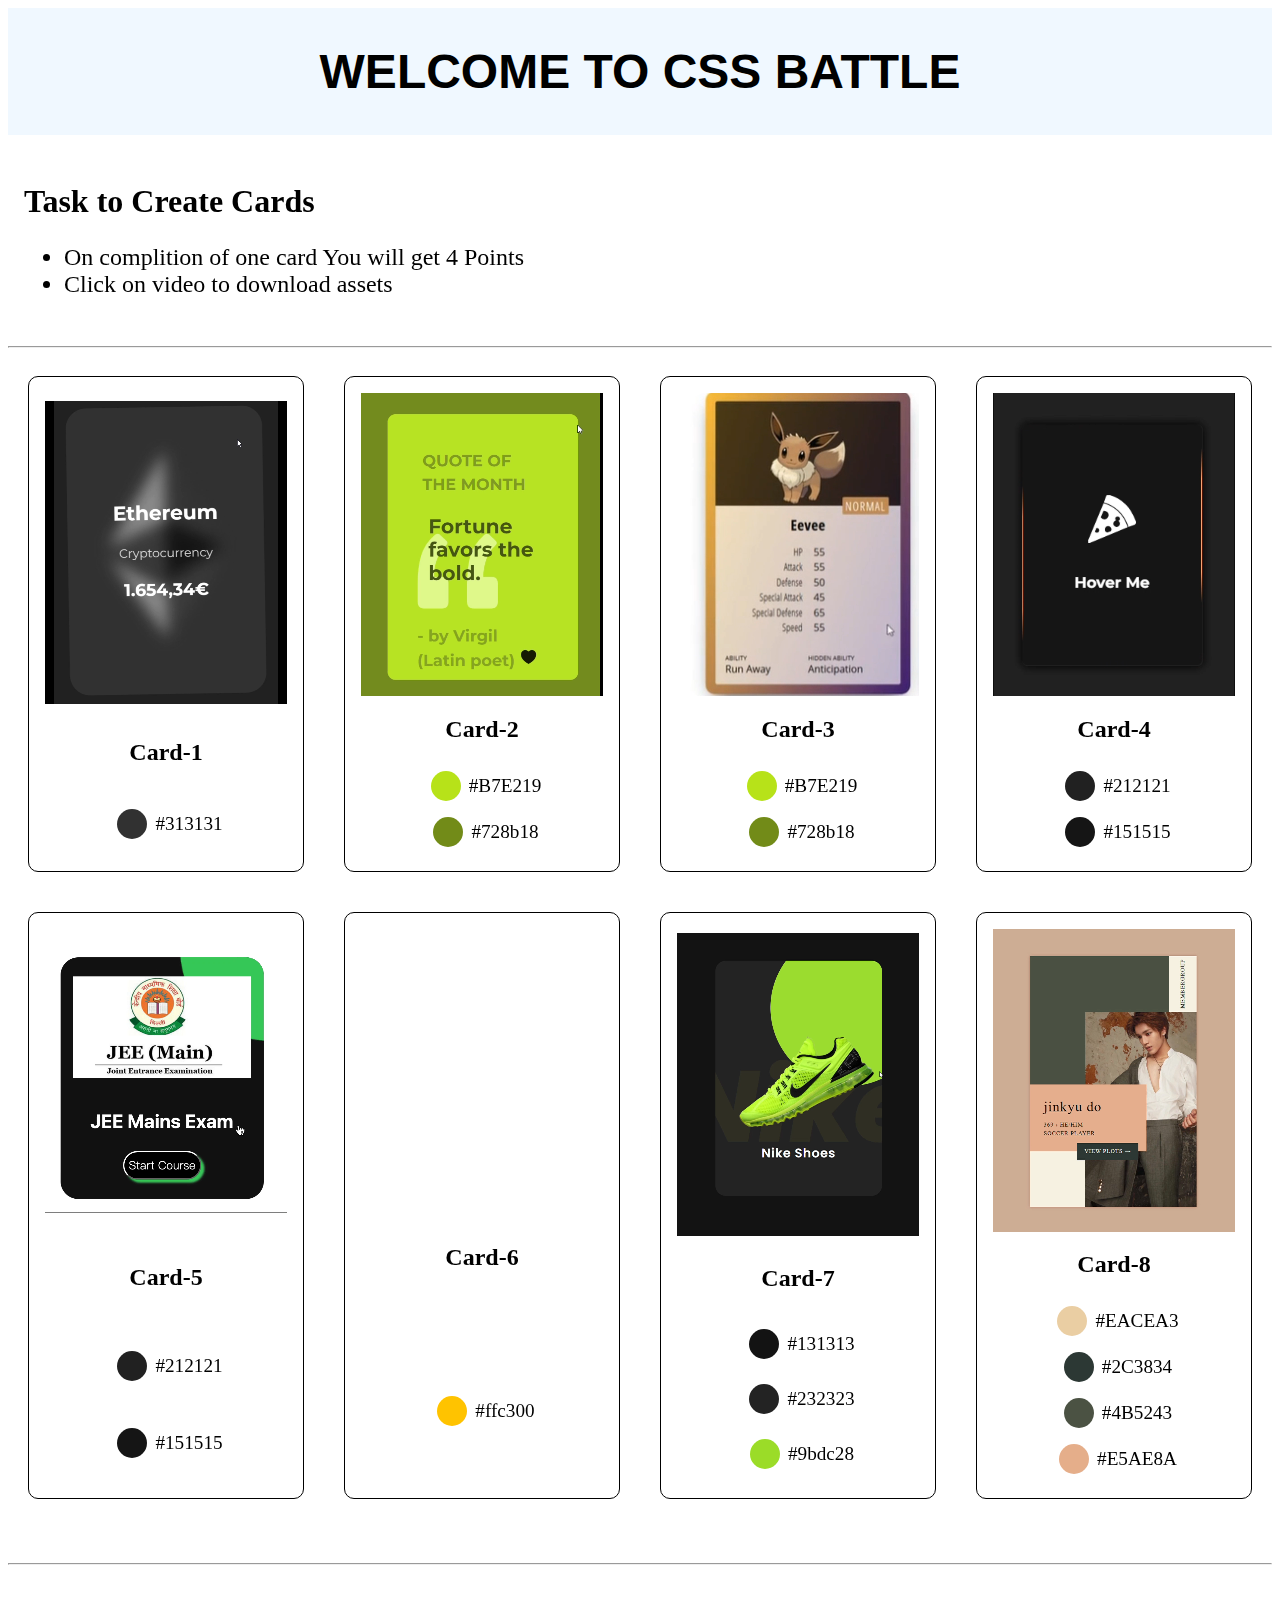
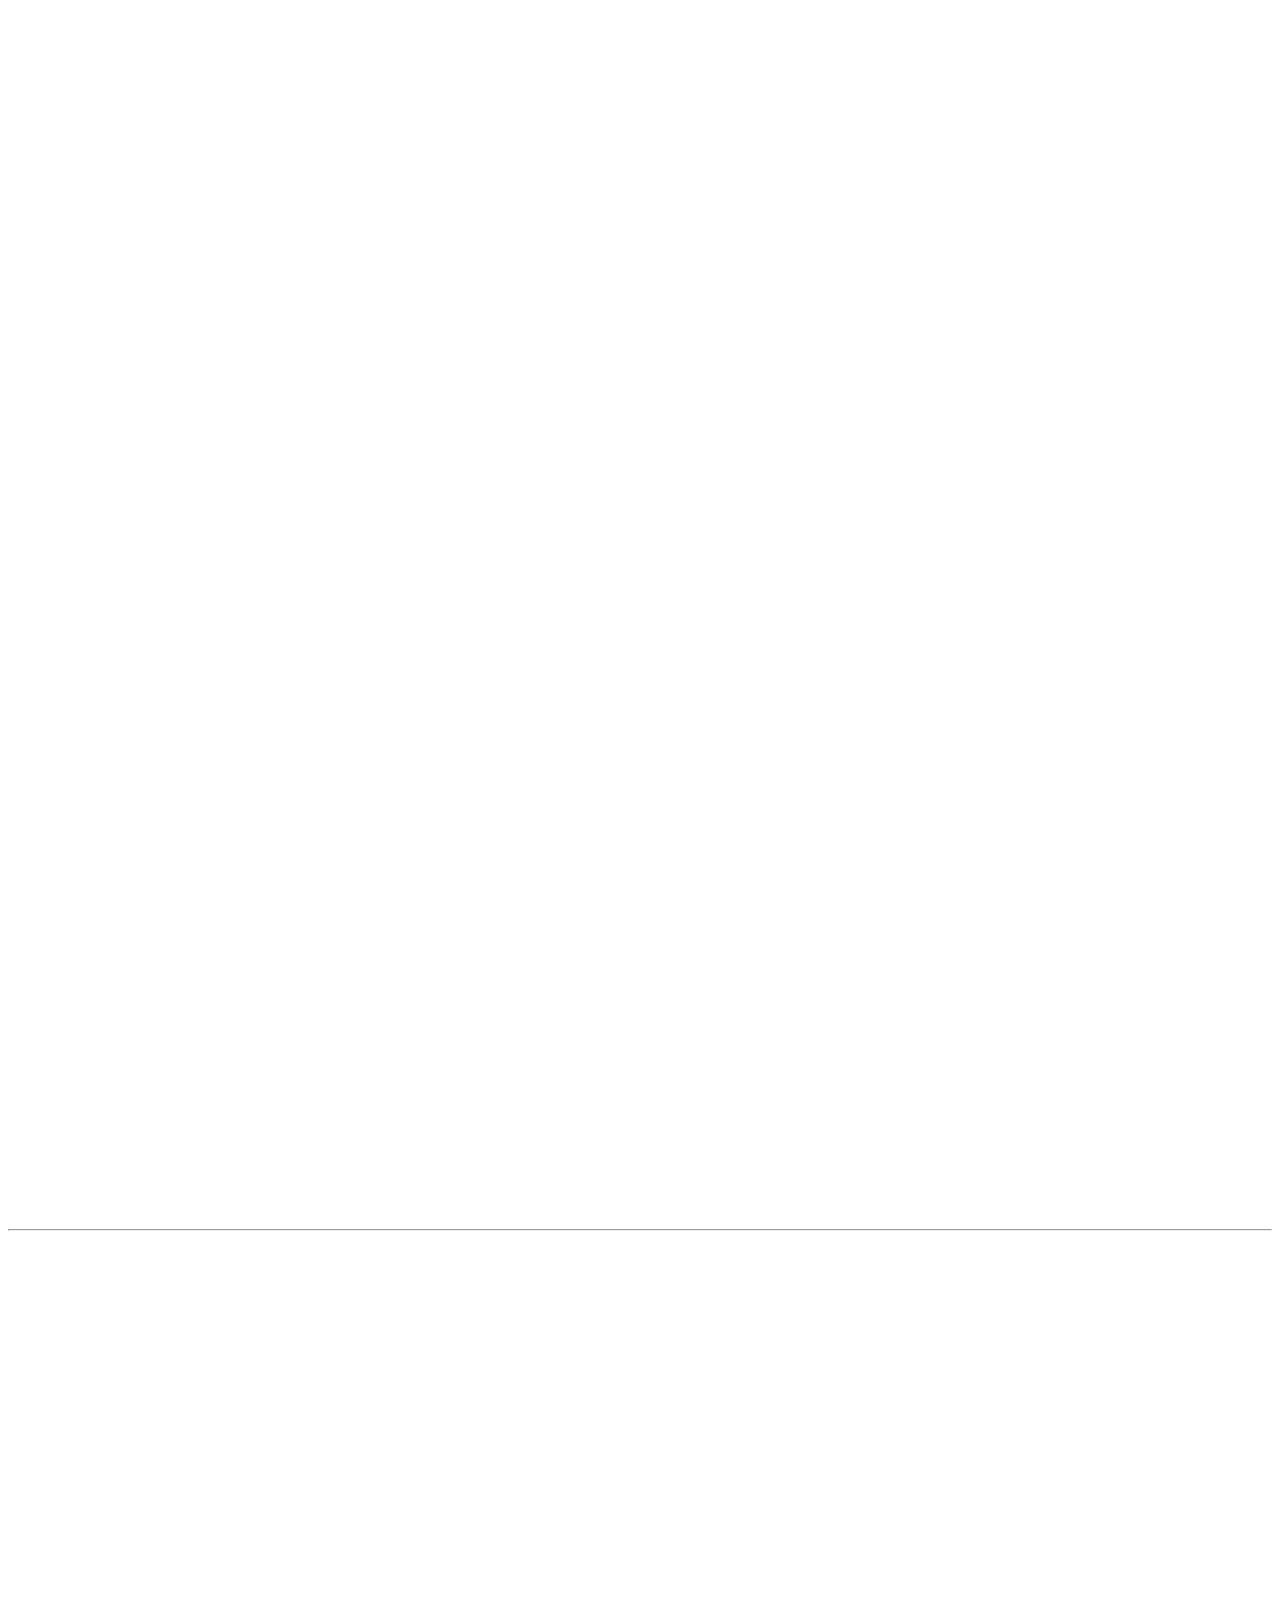
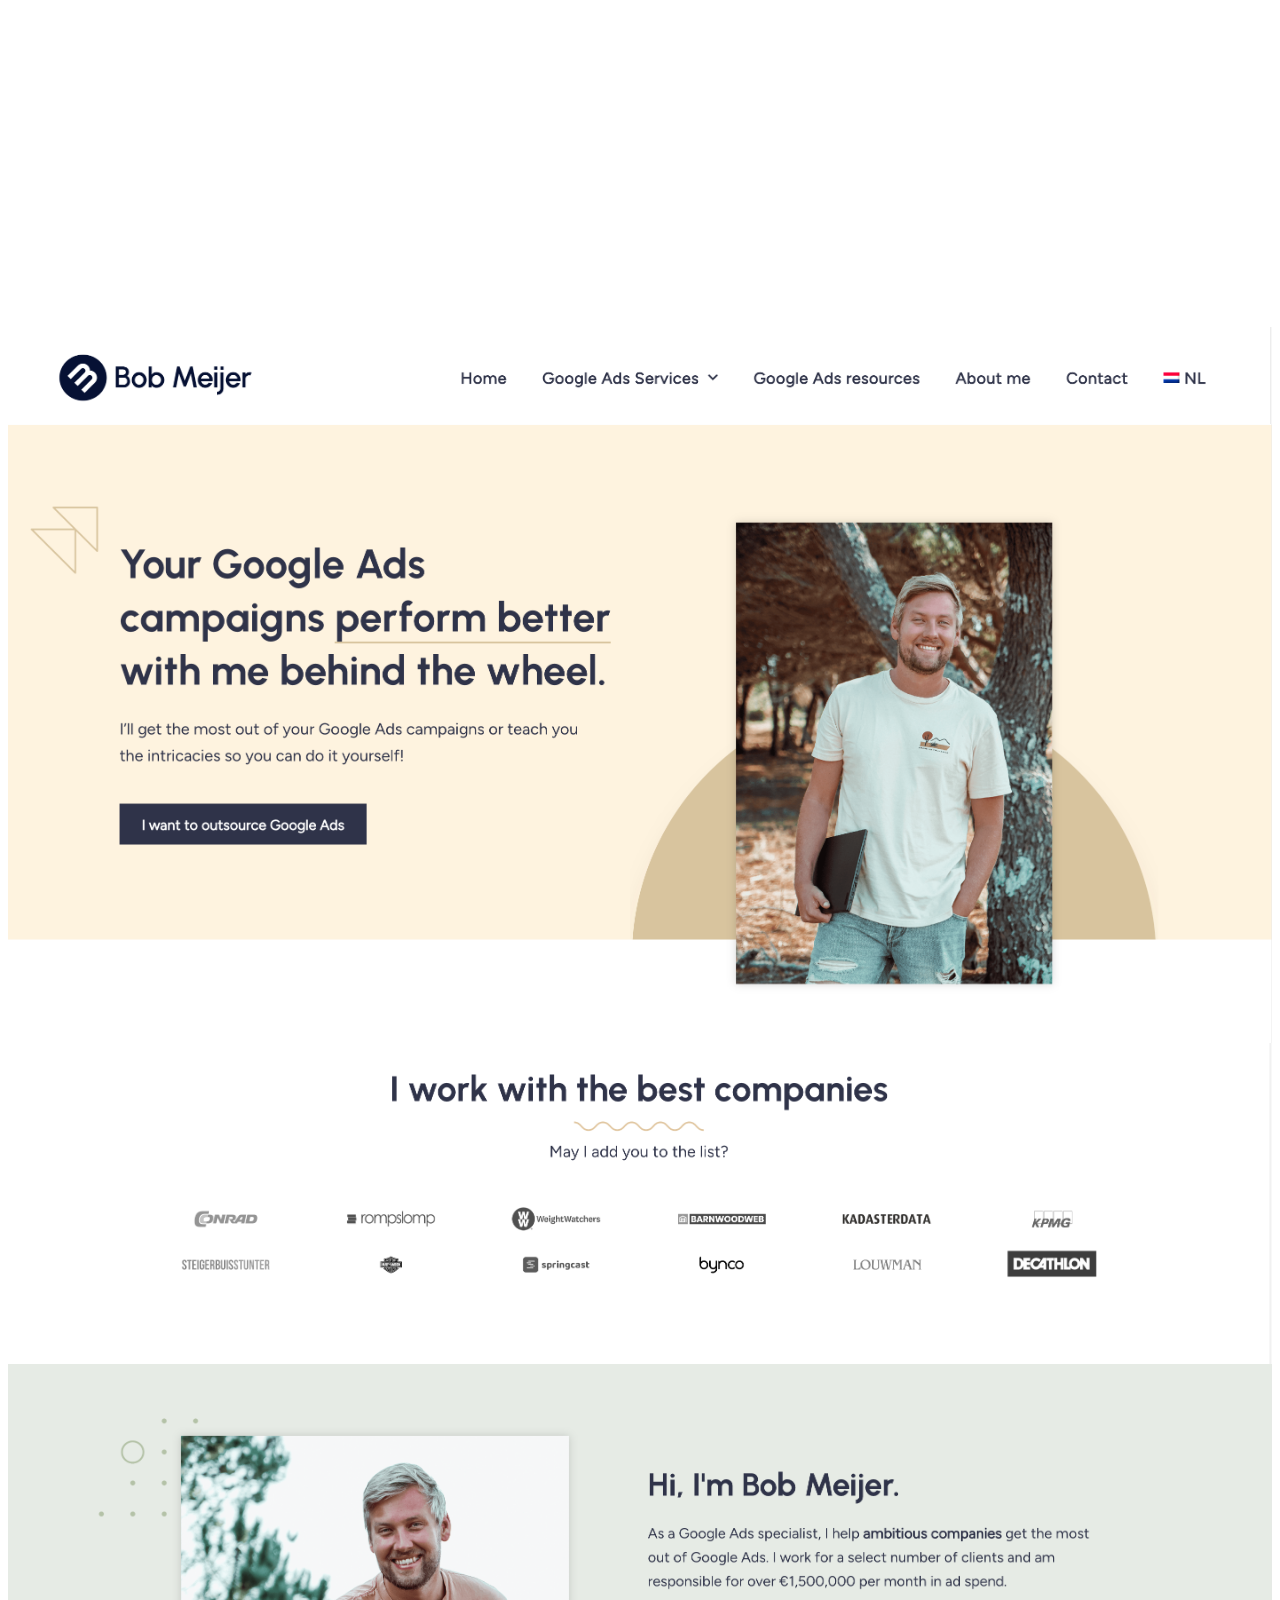
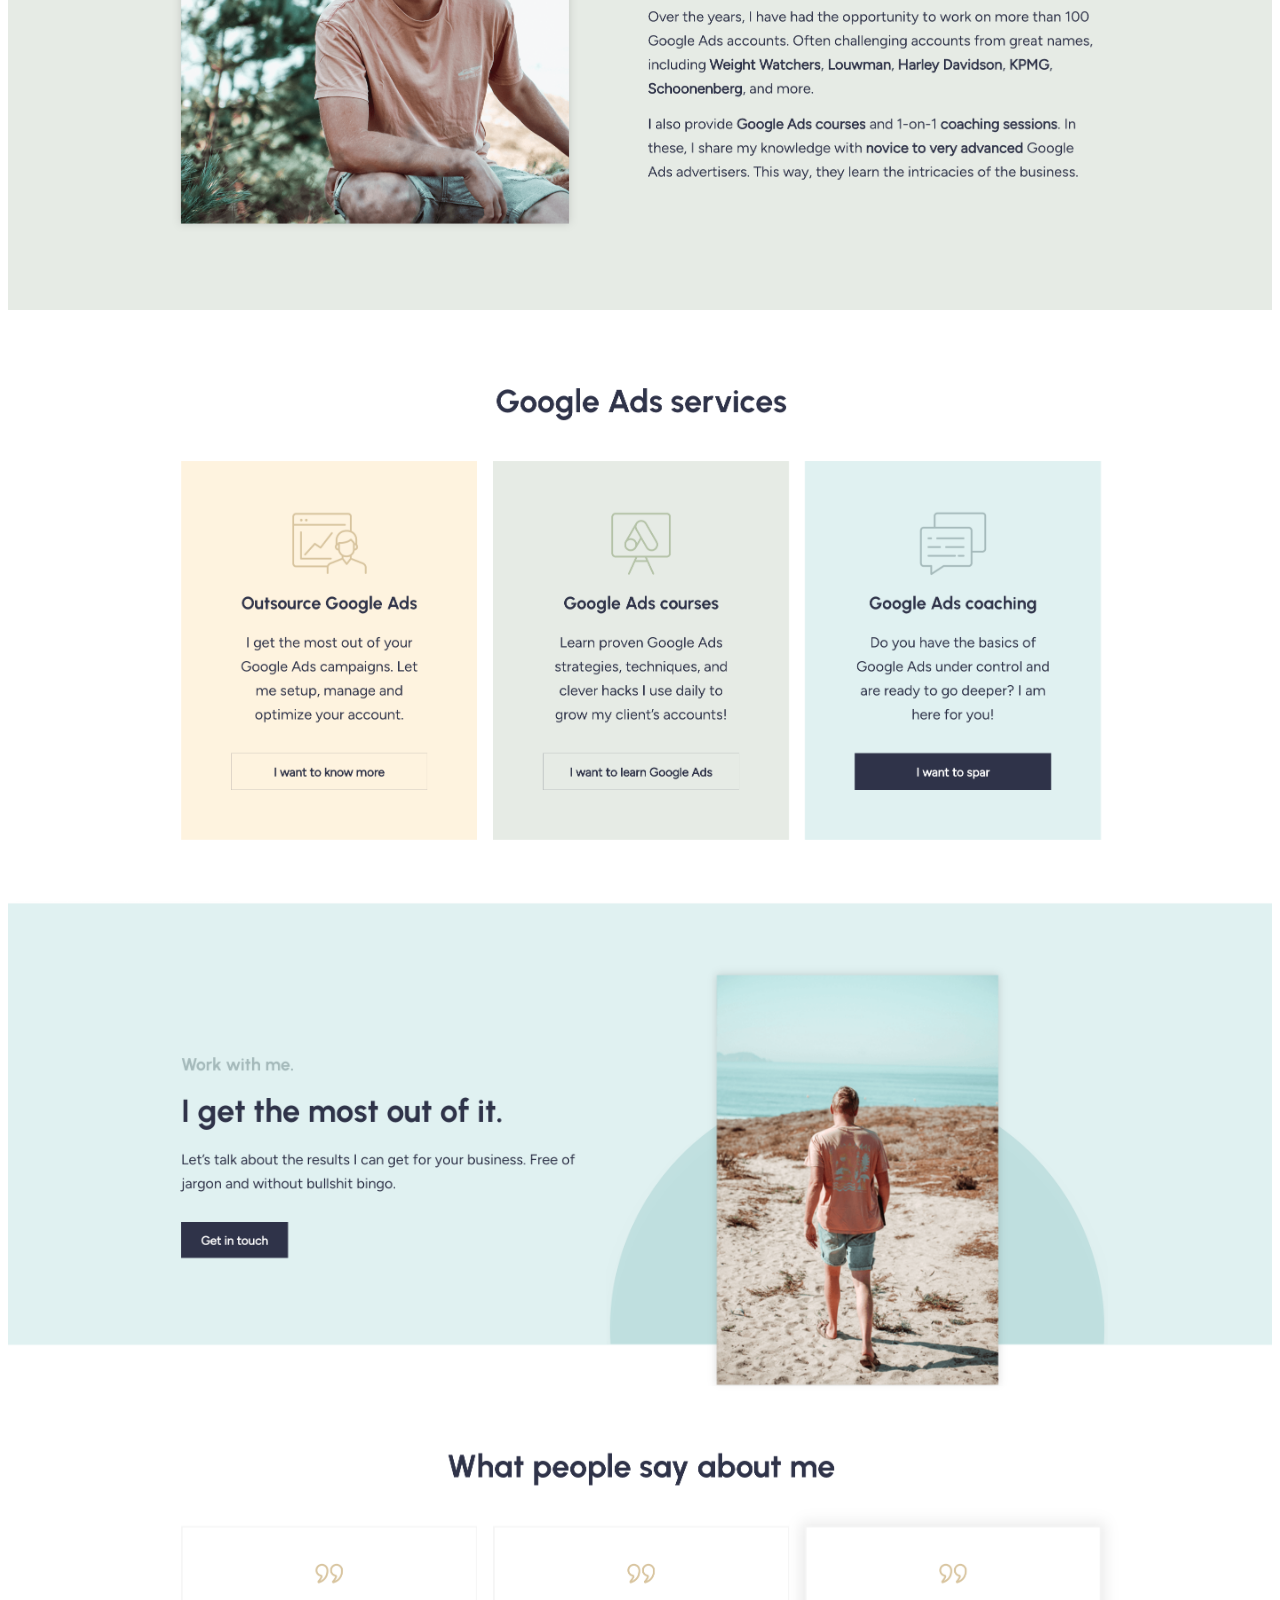
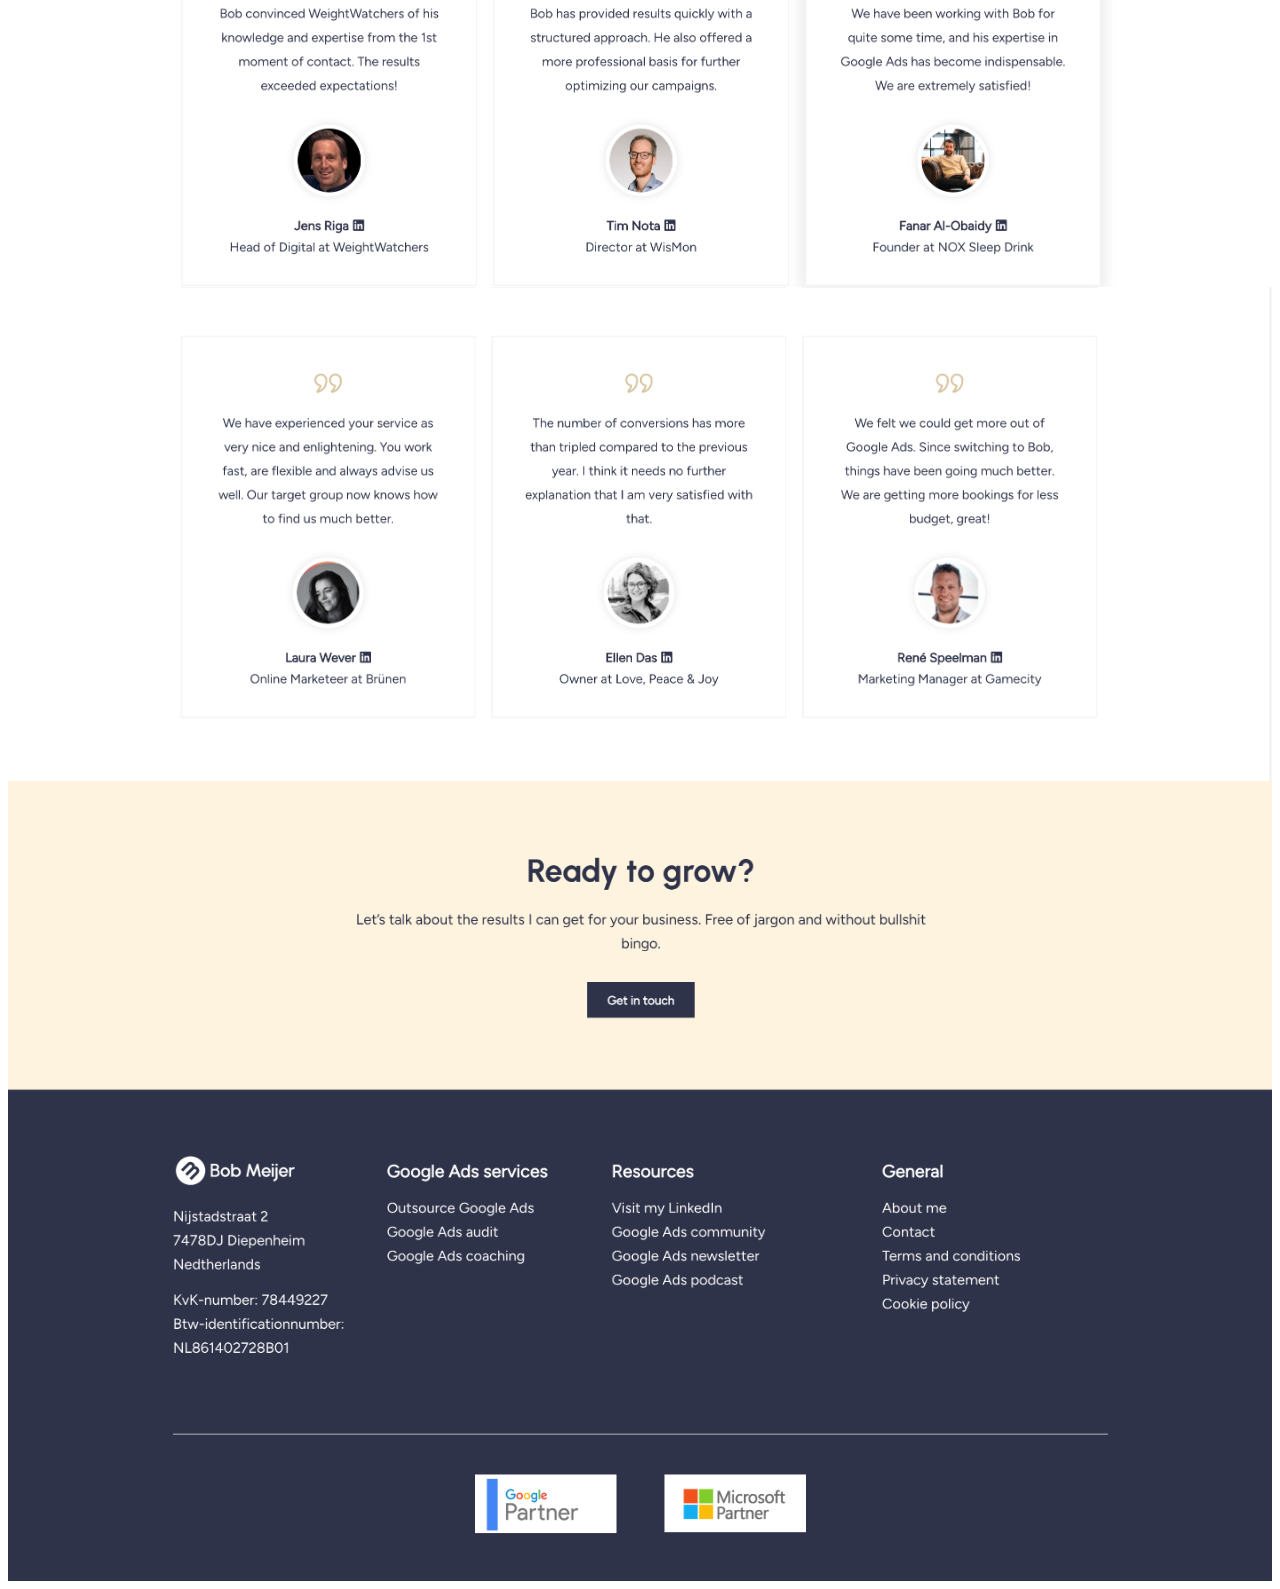
==== css-battle/index.html @ 2a58597d "css battle" ====
<html lang="en">
<head>
    <meta charset="UTF-8">
    <meta name="viewport" content="width=device-width, initial-scale=1.0">
    <title>Document</title>
    <link href="./style.css" rel="stylesheet">
    <link href="https://unpkg.com/aos@2.3.1/dist/aos.css" rel="stylesheet">
</head>
<body>
    <div class="header">
        <h1 class="header">WELCOME TO CSS BATTLE</h1>
    </div>
    <div class="card-title" data-aos="fade-right">
        <h1>Task to Create Cards</h1>
        <ul>
            <li>On complition of one card You will get 4 Points</li>
            <li>Click on video to download assets</li>
        </ul>
    </div>
    <hr>
    <div class="grid" data-aos="fade-up"  data-aos-offset="300"
    data-aos-easing="ease-in-sine">
        <div class="grid-item">
            <a href="./Assets/Cards/card1-asset.zip" download>
                <video autoplay loop muted play-inline src="./Assets/Cards/videos/card1.mp4"></video>
            </a>
            <h2>Card-1</h2>
            <div class="color">
               <span class="card-color" style="background-color: #313131;"></span>
                <span style="font-size: larger;">#313131</span>
            </div>
        </div>
        <div class="grid-item">
            <a href="./Assets/Cards/card2-asset.zip">
                <video autoplay loop muted play-inline  src="./Assets/Cards/videos/card2.mp4"></video>
            </a>
            <h2>Card-2</h2>
            <div class="color">
               <span class="card-color" style="background-color:#B7E219 ;"></span>
                <span style="font-size: larger;">#B7E219</span>
            </div>
            <div class="color">
                <span class="card-color" style="background-color: #728b18;"></span>
                 <span style="font-size: larger;">#728b18</span>
            </div>
        </div>
        <div class="grid-item">
            <a href="./Assets/Cards/card3-asset.zip">
                <video autoplay loop muted play-inline src="./Assets/Cards/videos/card3.mp4"></video>
            </a>
            <h2>Card-3</h2>
            <div class="color">
               <span class="card-color" style="background-color: #B7E219;"></span>
                <span style="font-size: larger;">#B7E219</span>
            </div>
            <div class="color">
                <span class="card-color" style="background-color: #728b18;"></span>
                 <span style="font-size: larger;">#728b18</span>
            </div>
        </div>
        <div class="grid-item">
            <a href="./Assets/Cards/card4-asset.zip">
                <video autoplay loop muted play-inline src="./Assets/Cards/videos/card4.mp4"></video>
            </a>
            <h2>Card-4</h2>
            <div class="color">
               <span class="card-color" style="background-color: #212121;"></span>
                <span style="font-size: larger;">#212121</span>
            </div>
            <div class="color">
                <span class="card-color" style="background-color: #151515;"></span>
                 <span style="font-size: larger;">#151515</span>
            </div>
        </div>
        <div class="grid-item">
            <a href="./Assets/Cards/card5-asset.zip">
                <video autoplay loop muted play-inline src="./Assets/Cards/videos/card5.mov"></video>
            </a>
            <h2>Card-5</h2>
            <div class="color">
               <span class="card-color" style="background-color: #212121;"></span>
                <span style="font-size: larger;">#212121</span>
            </div>
            <div class="color">
                <span class="card-color" style="background-color: #151515;"></span>
                 <span style="font-size: larger;">#151515</span>
            </div>
        </div>
        <div class="grid-item">
            <a href="./Assets/Cards/card6-asset.zip">
                <video autoplay loop muted play-inline src="./Assets/Cards/videos/card6.mp4"></video>
            </a>
            <h2>Card-6</h2>
            <div class="color">
               <span class="card-color" style="background-color: #ffc300;"></span>
                <span style="font-size: larger;">#ffc300</span>
            </div>
        </div>
        <div class="grid-item">
            <a href="./Assets/Cards/card7-asset.zip">
                <video autoplay loop muted play-inline src="./Assets/Cards/videos/card7.mp4"></video>
            </a>
            <h2>Card-7</h2>
            <div class="color">
               <span class="card-color" style="background-color: #131313;"></span>
                <span style="font-size: larger;">#131313</span>
            </div>
            <div class="color">
                <span class="card-color" style="background-color: #232323;"></span>
                 <span style="font-size: larger;">#232323</span>
             </div>
             <div class="color">
                <span class="card-color" style="background-color: #9bdc28;"></span>
                 <span style="font-size: larger;">#9bdc28</span>
             </div>
        </div>
        <div class="grid-item">
            <a href="./Assets/Cards/card8-asset.zip">
                <video autoplay loop muted play-inline src="./Assets/Cards/videos/card8.mp4"></video>
            </a>
            <h2>Card-8</h2>
            <div class="color">
               <span class="card-color" style="background-color: #EACEA3;"></span>
                <span style="font-size: larger;">#EACEA3</span>
            </div>
            <div class="color">
                <span class="card-color" style="background-color: #2C3834;"></span>
                 <span style="font-size: larger;">#2C3834</span>
             </div>
             <div class="color">
                <span class="card-color" style="background-color: #4B5243;"></span>
                 <span style="font-size: larger;">#4B5243</span>
             </div>
             <div class="color">
                <span class="card-color" style="background-color: #E5AE8A;"></span>
                 <span style="font-size: larger;">#E5AE8A</span>
             </div>
        </div>
    </div>
    <br>
    <br>
    <hr>
    <div class="Component-title" data-aos="fade-right"  data-aos-offset="300"
    data-aos-easing="ease-in-sine">
        <h1>Task to Create Components</h1>
        <ul>
            <li>On complition of one Component You will get 4 Points</li>
            <li>Click on below link to download assets</li>
        </ul>
        <a href="./Assets/Components/assets.zip" download class="download">Download assets</a>
    </div>
    <div class="grid-component">
        <div class="grid-item" data-aos="fade-right"  data-aos-offset="320"
        data-aos-easing="ease-in-sine">
            <h1>Animated ToolTip </h1>
            <video autoplay loop muted play-inline src="./Assets/Components/toolTip.mp4 "></video>
        </div>
        <div class="grid-item" data-aos="fade-left"  data-aos-offset="320"
        data-aos-easing="ease-in-sine">
            <h2>Image carosuel transition (* free to use image as your choice)</h2>
            <video autoplay loop muted play-inline src="./Assets/Components/image-carasouel.mp4"></video>
        </div>
        <div class="grid-item" data-aos="fade-right"  data-aos-offset="340"
        data-aos-easing="ease-in-sine">
            <h1>Direction Aware Navbar </h1>
            <video autoplay loop muted play-inline src="./Assets/Components/navbar.mov"></video>
        </div>
        <div class="grid-item" data-aos="fade-left"  data-aos-offset="340"
        data-aos-easing="ease-in-sine">
            <h1>Navbar 2.0 (* effect shold be appliend on hover) </h1>
            <video autoplay loop muted play-inline src="./Assets/Components/navabar-2.mp4"></video>
        </div>
        <div class="grid-item" data-aos="fade-right"  data-aos-offset="350"
        data-aos-easing="ease-in-sine">
            <h1>Image carosuel transition 2.0 </h1>
            <video autoplay loop muted play-inline src="./Assets/Components/image-carosuel_2.mp4"></video>
        </div>
    </div>
    <br>
    <br>
    <hr>
    <br>
    <br>
    <div class="landing-title" data-aos="fade-right"  data-aos-offset="350"
    data-aos-easing="ease-in-sine">
		<h1>Task:- Landing Page (20 pts)</h1>
		<ul>
			<li>create this landing page</li>
			<li>change the logo with our programing club's logo ( *in asset folder logo.png )</li>
			<li>change:-  "Bob Meijer" with "Programing Club"</li>
			<li>change netherlands's flag with India's flag also name</li>
			<li> In about me section and Google ads serveice sect third card is example of hover effect</li>
		</ul>
        <div>
            <a href="./Assets/Landing-page/assets.zip" download class="download">Download assets</a>
        </div>
	</div>
	<div id="color-palate" data-aos="fade-up"  data-aos-offset="350"
    data-aos-easing="ease-in-sine">
			<div class="color-block" color="#2F3349;" style="--color : #2F3349;"></div>
			<div class="color-block" color="#54595F;" style="--color : #54595F;"></div>
			<div class="color-block" color="#2F3349;" style="--color : #2F3349;"></div>
			<div class="color-block" color="#2F3349;" style="--color : #2F3349;"></div>
			<div class="color-block" color="#E0F1F1;" style="--color : #E0F1F1;"></div>
			<div class="color-block" color="#E6EBE4;" style="--color : #E6EBE4;"></div>
			<div class="color-block" color="#FEF3DF;" style="--color : #FEF3DF;"></div>
			<div class="color-block" color="#D7C49E;" style="--color : #D7C49E;"></div>
			<div class="color-block" color="#BBCF9B;" style="--color : #BBCF9B;"></div>
			<div class="color-block" color="#A5BABB;" style="--color : #A5BABB;"></div>
			<div class="color-block" color="#171931;" style="--color : #171931;"></div>
			<div class="color-block" color="#FFFFFF;" style="--color : #FFFFFF;"></div>
			<div class="color-block" color="#F5F5F5;" style="--color : #F5F5F5;"></div>
	</div>
    <br>
    <br>
	<img src="./Assets/Landing-page/assets/screen-shots/1.png" alt="" class="img" width="100%">
	<img src="./Assets/Landing-page/assets/screen-shots/2.png" alt="" class="img" width="100%">
	<img src="./Assets/Landing-page/assets/screen-shots/3.png" alt="" class="img" width="100%">
	<img src="./Assets/Landing-page/assets/screen-shots/4.png" alt="" class="img" width="100%">
	<img src="./Assets/Landing-page/assets/screen-shots/5.png" alt="" class="img" width="100%">
	<img src="./Assets/Landing-page/assets/screen-shots/6.png" alt="" class="img" width="100%">
	<img src="./Assets/Landing-page/assets/screen-shots/7.png" alt="" class="img" width="100%">
	<img src="./Assets/Landing-page/assets/screen-shots/8.png" alt="" class="img" width="100%">
	<img src="./Assets/Landing-page/assets/screen-shots/9.png" alt="" class="img" width="100%">
	<img src="./Assets/Landing-page/assets/screen-shots/10.png" alt="" class="img" width="100%">
    <script src="https://unpkg.com/aos@2.3.1/dist/aos.js"></script>
    <script>
         AOS.init({
            duration:1500,
         });
    </script>
</body>

</html>
---- css-battle/style.css ----
.header{
    font-family: sans-serif;
    text-align: center;
    background-color:aliceblue;
    font-size: 3rem;
    padding: 2px;
}
.card-title{
    width: 100%;
    margin: 1rem;
    margin-top: 3rem;
    margin-bottom: 3rem;
}

.video{
    width: 30%;
    
}
video{
    width: 100%;
    max-width: 320px;
    margin: auto;
}
.desc{
    display: flex;
    align-items: flex-start;
}
.grid{
    display: grid;
    grid-template-columns: repeat(4,1fr);
}
video{
    width: 100%;
    max-width: 320px;
    margin: auto;
}
.grid-item{
    margin: 20px;
    display: grid;
    place-items: center;
    border: 1px solid black;
    border-radius: 10px;
    padding: 1rem;

}
@media screen and (width < 800px){
    .grid{
        grid-template-columns: repeat(2,1fr);
        margin: 1rem;
    }
    .grid-component{
        grid-template-columns: repeat(2,1fr);
    }

}
@media screen and (width < 400px){
    .grid{
        grid-template-columns: repeat(1,1fr);
        margin: 1rem;
    }
    .grid-component{
        grid-template-columns: repeat(1,1fr);
    }
}
.color{
    width: 100%;
    display: flex;
    justify-content: center;
    align-items: center;   
}
.card-color{
    height: 30px;
    width: 30px;
    background-color: #313131;
    border-radius: 100%;
    margin: 0.5rem;
}
.grid-component{
    display: grid;
    grid-template-columns: repeat(2,1fr);
}

@media screen and (width < 800px){
    .grid-component{
        grid-template-columns: repeat(1,1fr);
    }

}

*{
  box-sizing: border-box;
}
#color-palate{
    width: 100%;
    padding: 1rem;
    border: 1px solid black;
    border-radius: 14px;
    display: grid;
    grid-template-columns: repeat(5,1fr);
}
.color-block{
    padding: 24px;
    /* width: 100%; */
    border: 1px solid black;
    border-radius: 24px;
    margin: 20px;
    position: relative;
    height: 20px;
    width: 20px;
    background-color: var(--color);
}
ul{
    margin: 24px 0px;
    font-size: 24px;
}
.color-block::after{
    content: attr(color);
    position: absolute;
    bottom: -20px;
    left: 5px;
    font-size: 16px;
}
@media screen and (width < 800px){
    #color-palate{
        grid-template-columns: repeat(3,1fr);
    }
}
@media screen and (width < 300px){
    #color-palate{
        grid-template-columns: repeat(2,1fr);
    }
}

.Component-title{
    width: 100%;
    margin: 1rem;
    margin-top: 3rem;
    margin-bottom: 3rem;
}
.landing-title{
    width: 100%;
    margin: 1rem;
    margin-bottom: 3rem;
}
.download{
    text-decoration: none;
    background-color: #ffc300;
    padding: 1rem;
    color: black;
    border-radius: 20px;
    font-size: larger;
}
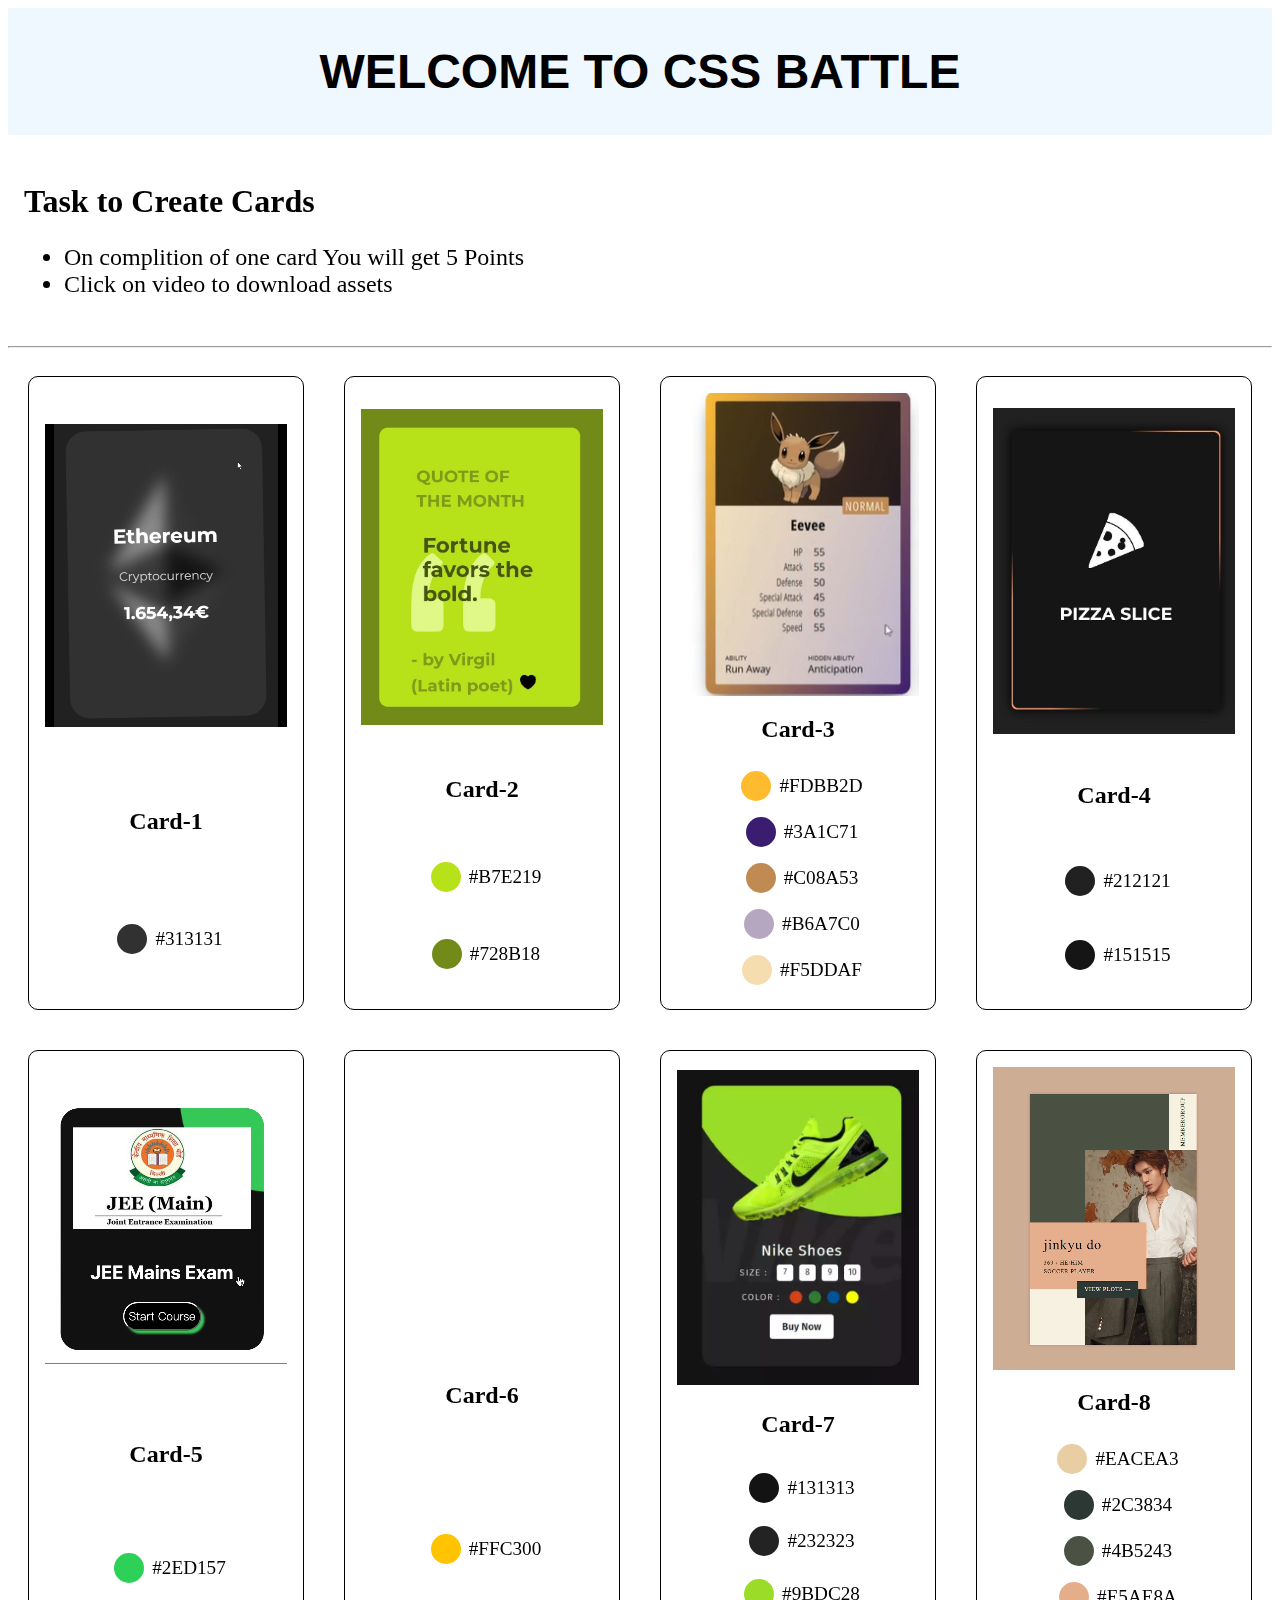
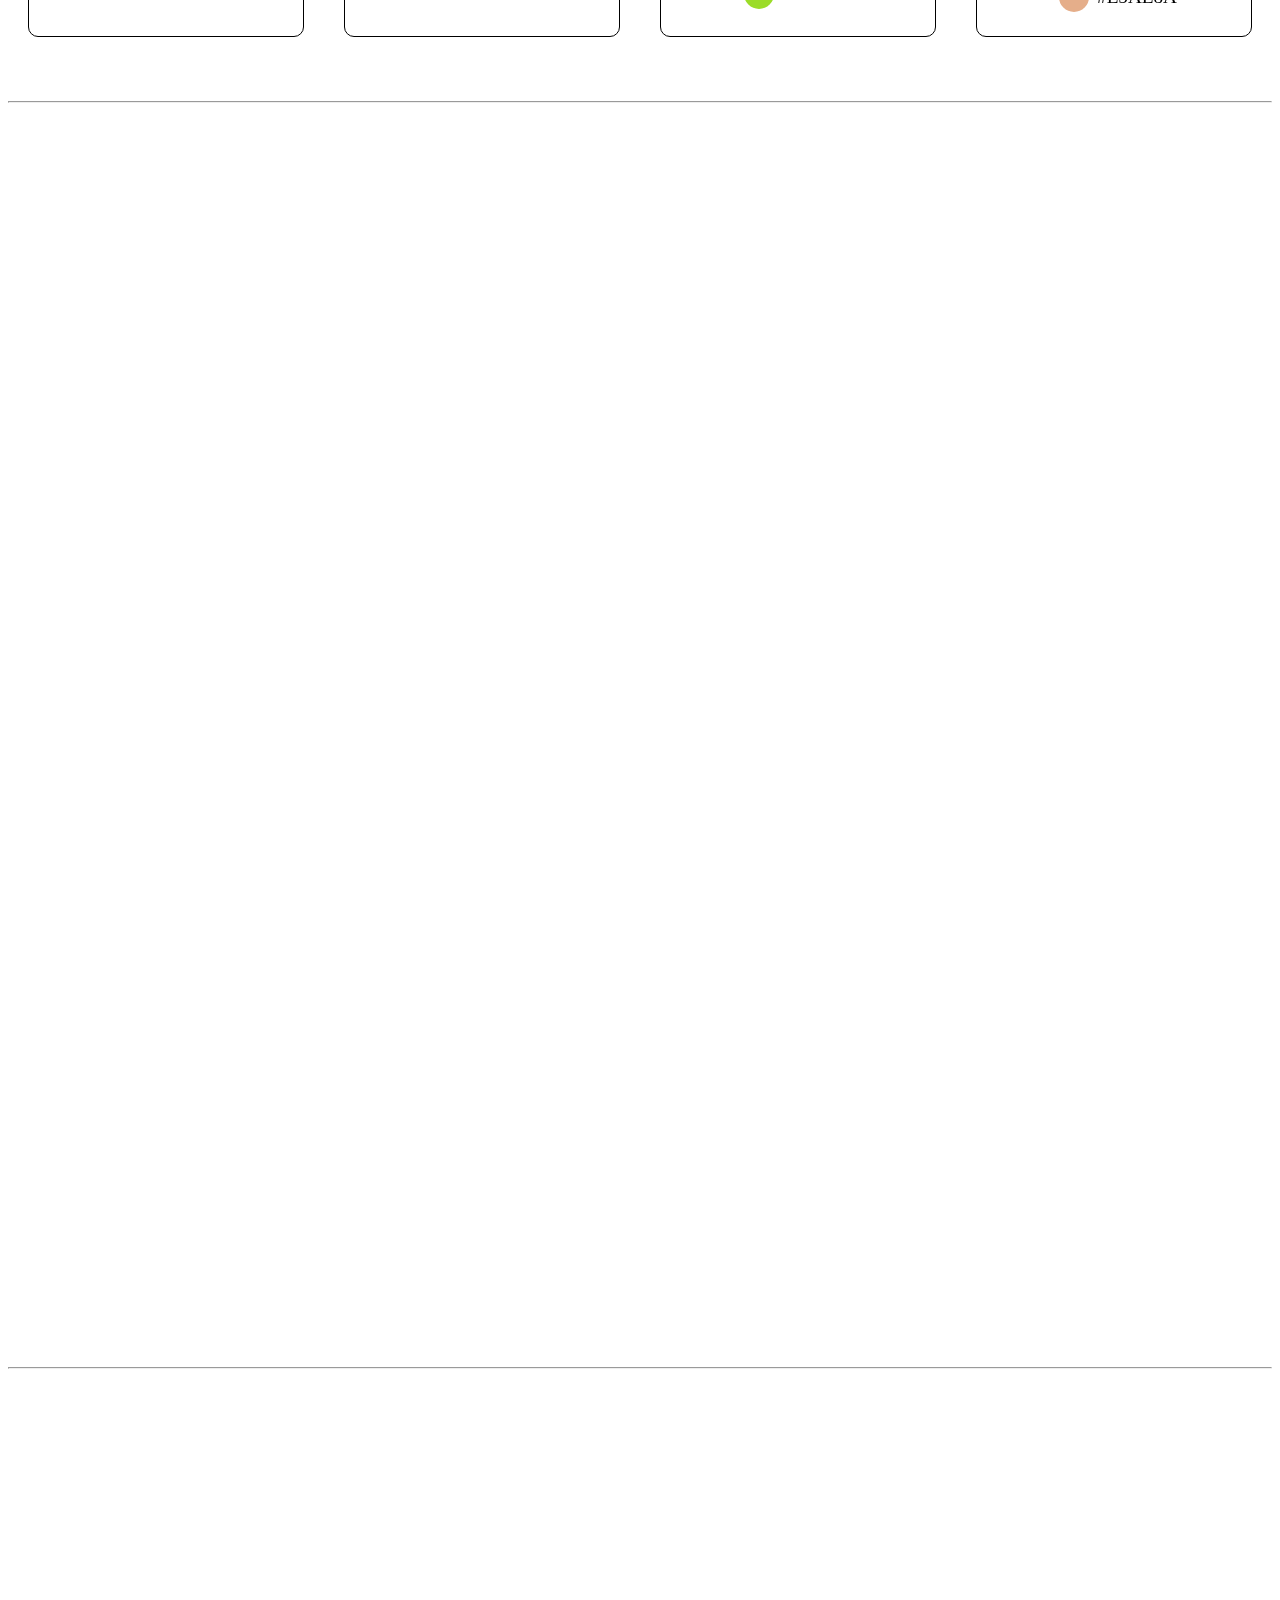
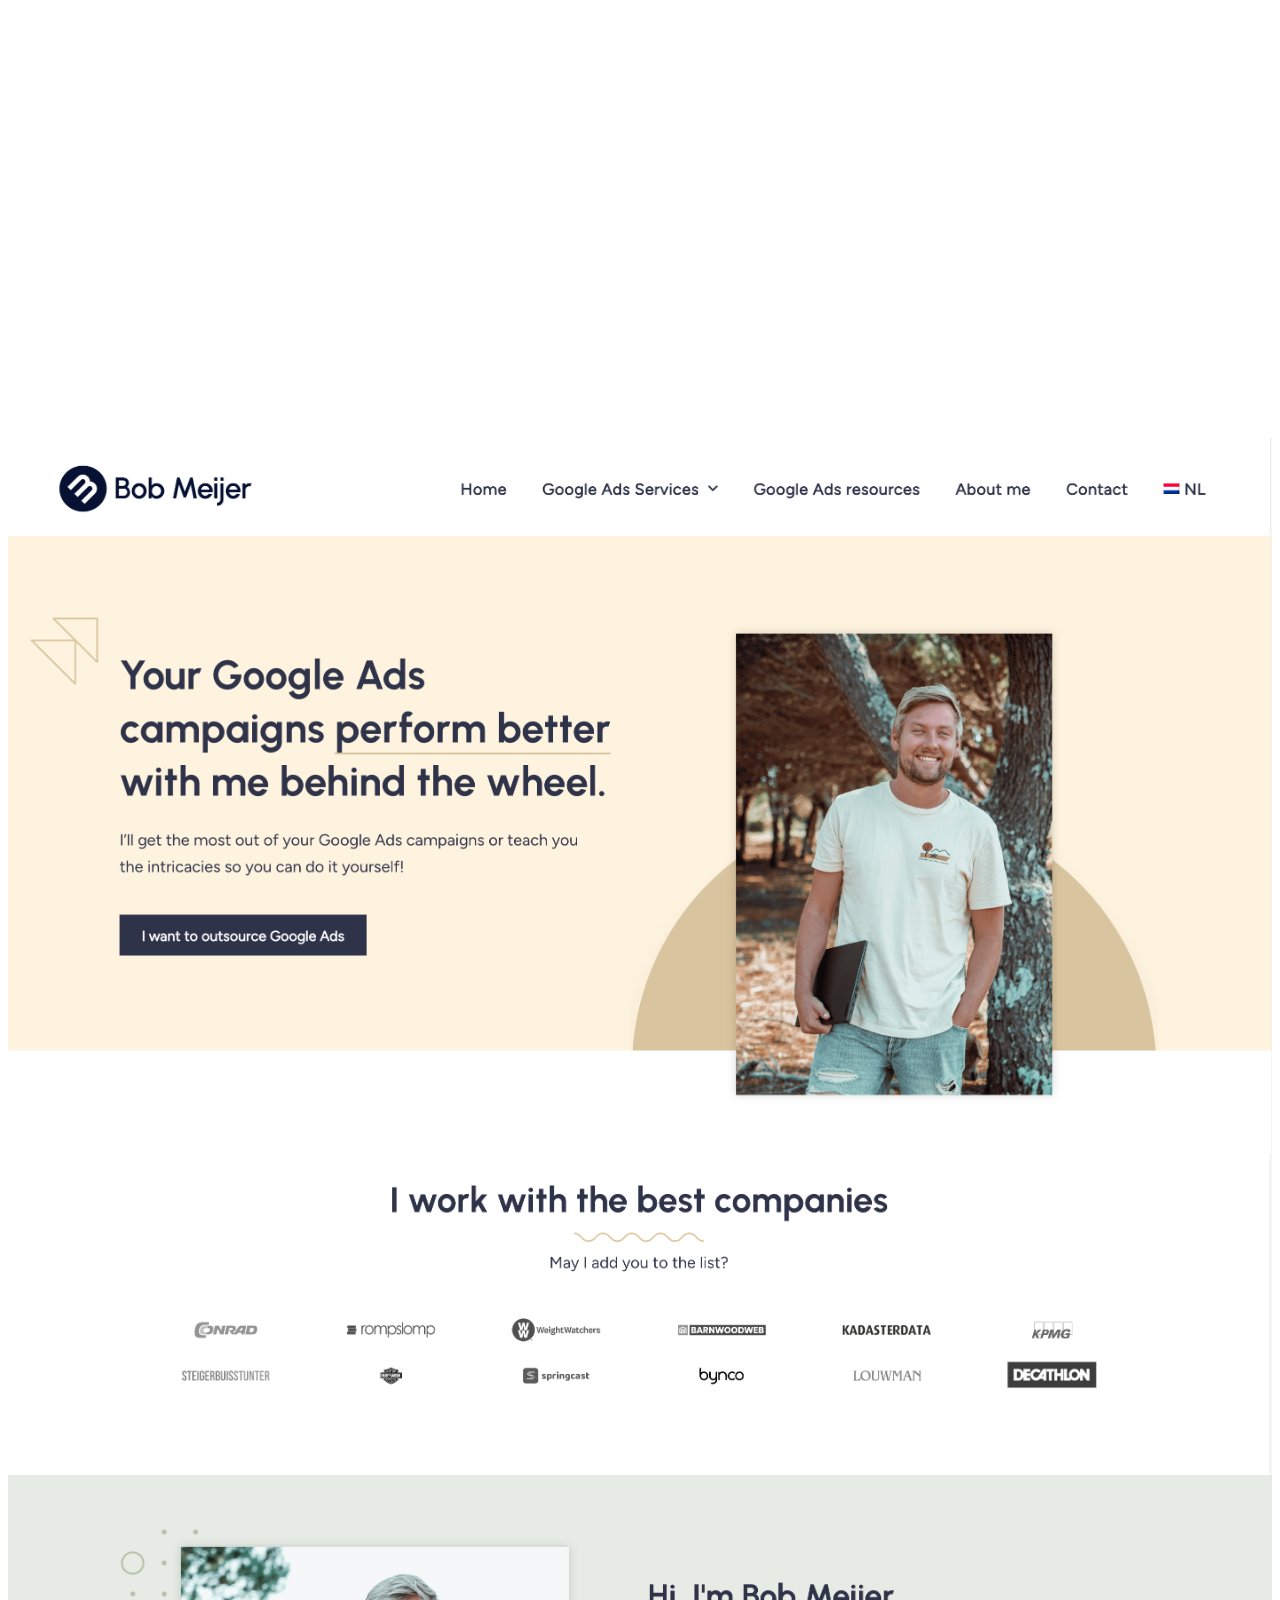
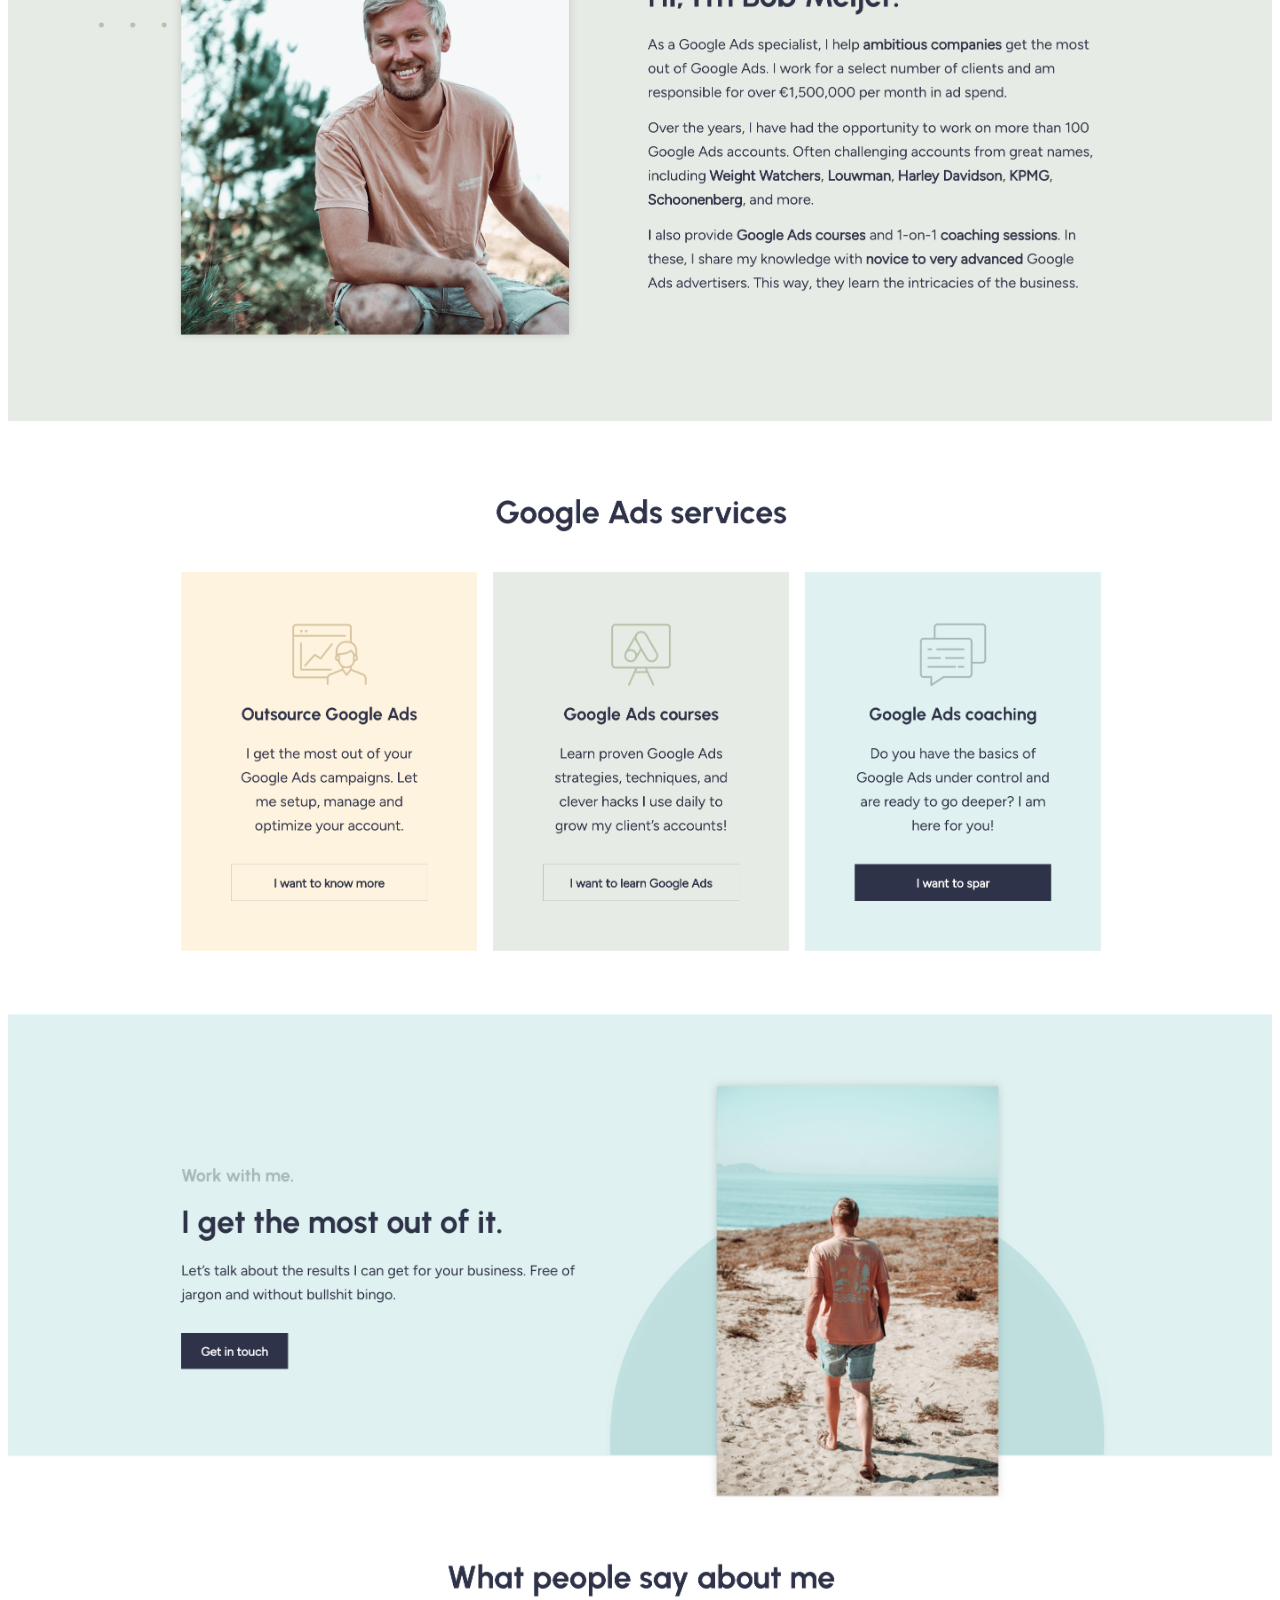
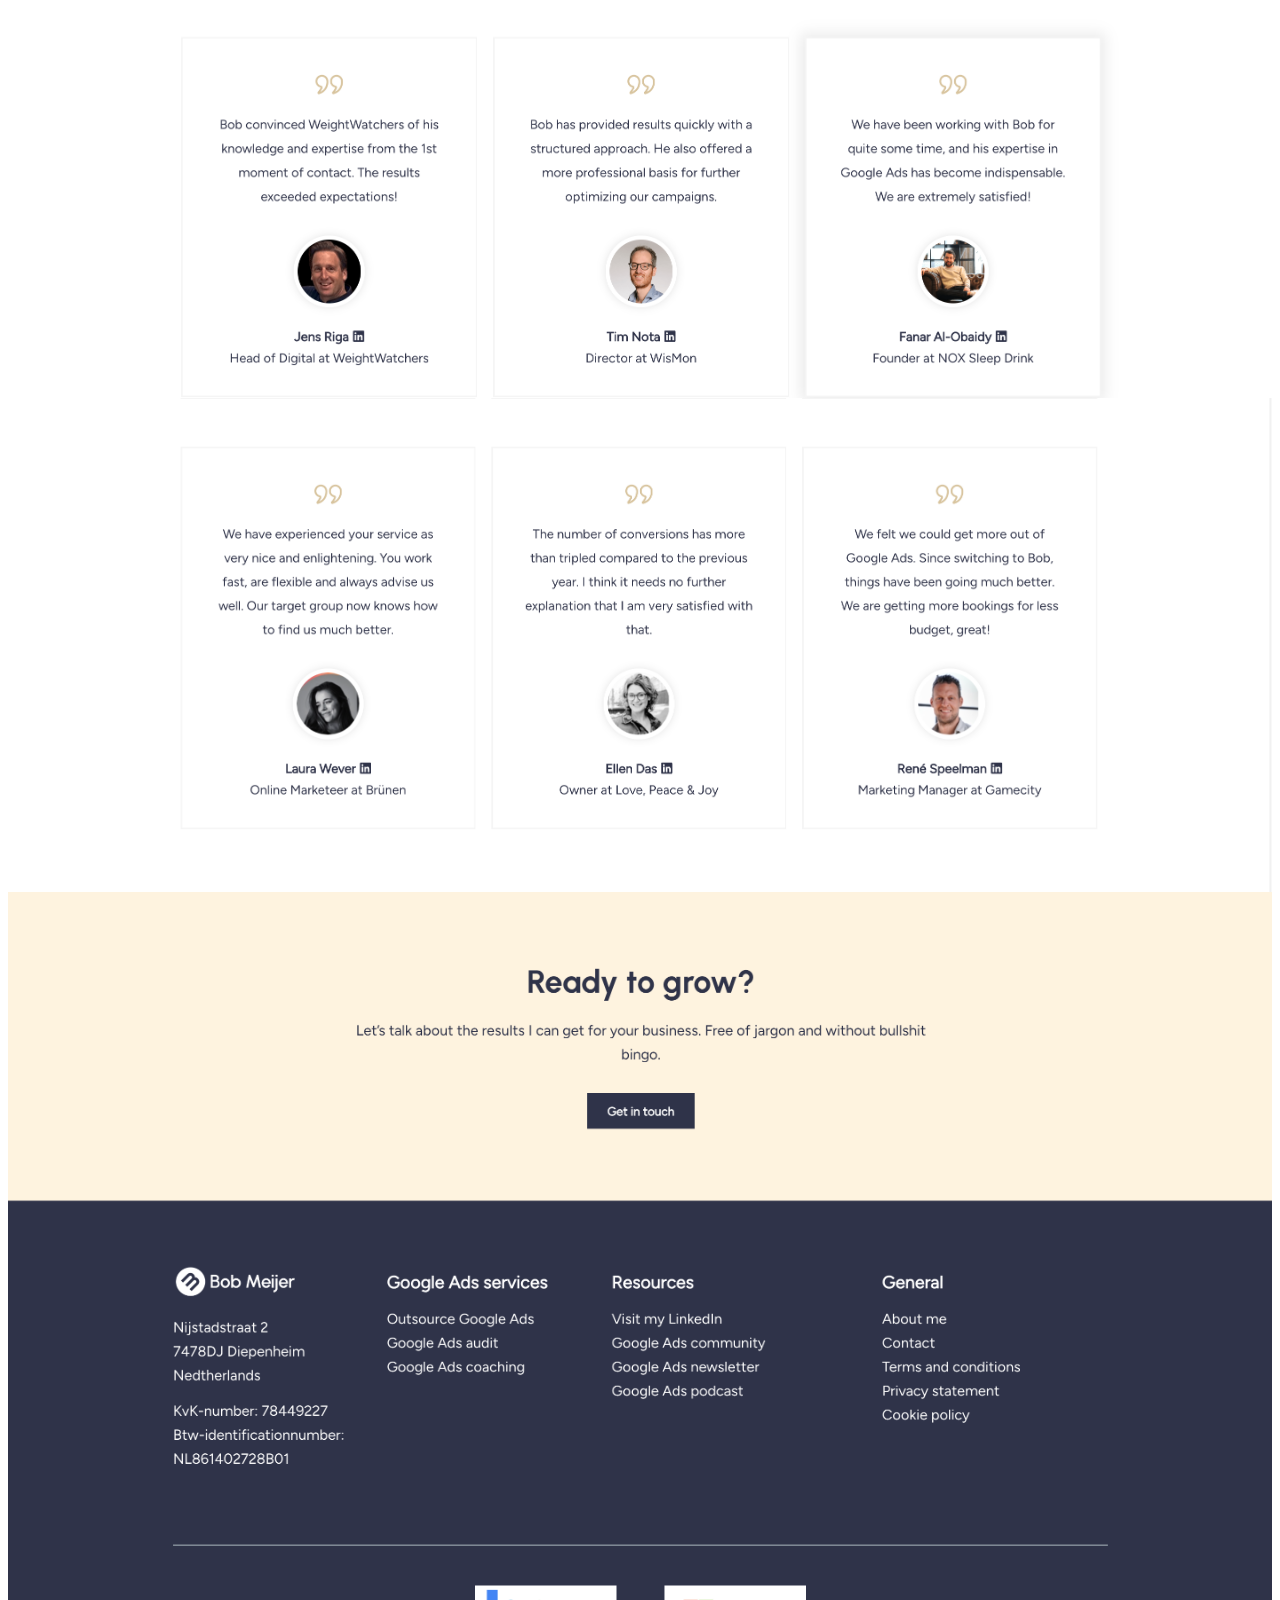
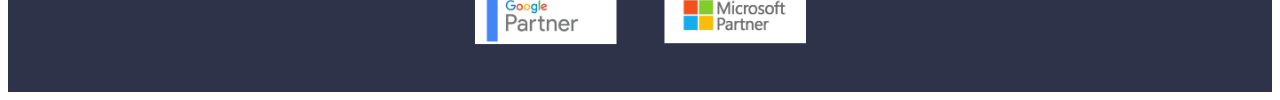
==== commit 9432124a: "changes" ====
--- a/css-battle/index.html
+++ b/css-battle/index.html
@@ -13,7 +13,7 @@
     <div class="card-title" data-aos="fade-right">
         <h1>Task to Create Cards</h1>
         <ul>
-            <li>On complition of one card You will get 4 Points</li>
+            <li>On complition of one card You will get 5 Points</li>
             <li>Click on video to download assets</li>
         </ul>
     </div>
@@ -32,7 +32,7 @@
         </div>
         <div class="grid-item">
             <a href="./Assets/Cards/card2-asset.zip">
-                <video autoplay loop muted play-inline  src="./Assets/Cards/videos/card2.mp4"></video>
+                <img class="image" src="./Assets/Cards/videos/card2.jpeg"></img>
             </a>
             <h2>Card-2</h2>
             <div class="color">
@@ -41,7 +41,7 @@
             </div>
             <div class="color">
                 <span class="card-color" style="background-color: #728b18;"></span>
-                 <span style="font-size: larger;">#728b18</span>
+                 <span style="font-size: larger;">#728B18</span>
             </div>
         </div>
         <div class="grid-item">
@@ -50,17 +50,29 @@
             </a>
             <h2>Card-3</h2>
             <div class="color">
-               <span class="card-color" style="background-color: #B7E219;"></span>
-                <span style="font-size: larger;">#B7E219</span>
-            </div>
-            <div class="color">
-                <span class="card-color" style="background-color: #728b18;"></span>
-                 <span style="font-size: larger;">#728b18</span>
+               <span class="card-color" style="background-color: #FDBB2D;"></span>
+                <span style="font-size: larger;">#FDBB2D</span>
+            </div>
+            <div class="color">
+                <span class="card-color" style="background-color: #3A1C71;"></span>
+                 <span style="font-size: larger;">#3A1C71</span>
+            </div>
+            <div class="color">
+                <span class="card-color" style="background-color: #C08A53;"></span>
+                 <span style="font-size: larger;">#C08A53</span>
+            </div>
+            <div class="color">
+                <span class="card-color" style="background-color: #b6a7c0;"></span>
+                 <span style="font-size: larger;">#B6A7C0</span>
+            </div>
+            <div class="color">
+                <span class="card-color" style="background-color: #f5ddaf;"></span>
+                 <span style="font-size: larger;">#F5DDAF</span>
             </div>
         </div>
         <div class="grid-item">
             <a href="./Assets/Cards/card4-asset.zip">
-                <video autoplay loop muted play-inline src="./Assets/Cards/videos/card4.mp4"></video>
+                <img class="image" src="./Assets/Cards/videos/card4.jpeg"></img>
             </a>
             <h2>Card-4</h2>
             <div class="color">
@@ -78,12 +90,8 @@
             </a>
             <h2>Card-5</h2>
             <div class="color">
-               <span class="card-color" style="background-color: #212121;"></span>
-                <span style="font-size: larger;">#212121</span>
-            </div>
-            <div class="color">
-                <span class="card-color" style="background-color: #151515;"></span>
-                 <span style="font-size: larger;">#151515</span>
+               <span class="card-color" style="background-color: #2ed157;"></span>
+                <span style="font-size: larger;">#2ED157</span>
             </div>
         </div>
         <div class="grid-item">
@@ -93,12 +101,12 @@
             <h2>Card-6</h2>
             <div class="color">
                <span class="card-color" style="background-color: #ffc300;"></span>
-                <span style="font-size: larger;">#ffc300</span>
+                <span style="font-size: larger;">#FFC300</span>
             </div>
         </div>
         <div class="grid-item">
             <a href="./Assets/Cards/card7-asset.zip">
-                <video autoplay loop muted play-inline src="./Assets/Cards/videos/card7.mp4"></video>
+                <img class="image" src="./Assets/Cards/videos/card7.jpeg"></img>
             </a>
             <h2>Card-7</h2>
             <div class="color">
@@ -111,7 +119,7 @@
              </div>
              <div class="color">
                 <span class="card-color" style="background-color: #9bdc28;"></span>
-                 <span style="font-size: larger;">#9bdc28</span>
+                 <span style="font-size: larger;">#9BDC28</span>
              </div>
         </div>
         <div class="grid-item">
@@ -144,7 +152,7 @@
     data-aos-easing="ease-in-sine">
         <h1>Task to Create Components</h1>
         <ul>
-            <li>On complition of one Component You will get 4 Points</li>
+            <li>On complition of one Component You will get 5 Points</li>
             <li>Click on below link to download assets</li>
         </ul>
         <a href="./Assets/Components/assets.zip" download class="download">Download assets</a>
@@ -167,7 +175,7 @@
         </div>
         <div class="grid-item" data-aos="fade-left"  data-aos-offset="340"
         data-aos-easing="ease-in-sine">
-            <h1>Navbar 2.0 (* effect shold be appliend on hover) </h1>
+            <h1>Navbar 2.0 (* effect should be applied on hover) </h1>
             <video autoplay loop muted play-inline src="./Assets/Components/navabar-2.mp4"></video>
         </div>
         <div class="grid-item" data-aos="fade-right"  data-aos-offset="350"
@@ -189,7 +197,6 @@
 			<li>change the logo with our programing club's logo ( *in asset folder logo.png )</li>
 			<li>change:-  "Bob Meijer" with "Programing Club"</li>
 			<li>change netherlands's flag with India's flag also name</li>
-			<li> In about me section and Google ads serveice sect third card is example of hover effect</li>
 		</ul>
         <div>
             <a href="./Assets/Landing-page/assets.zip" download class="download">Download assets</a>
--- a/css-battle/style.css
+++ b/css-battle/style.css
@@ -21,6 +21,11 @@
     max-width: 320px;
     margin: auto;
 }
+.image{
+    width: 100%;
+    max-width: 320px;
+    margin: auto;
+}
 .desc{
     display: flex;
     align-items: flex-start;
@@ -28,11 +33,6 @@
 .grid{
     display: grid;
     grid-template-columns: repeat(4,1fr);
-}
-video{
-    width: 100%;
-    max-width: 320px;
-    margin: auto;
 }
 .grid-item{
     margin: 20px;
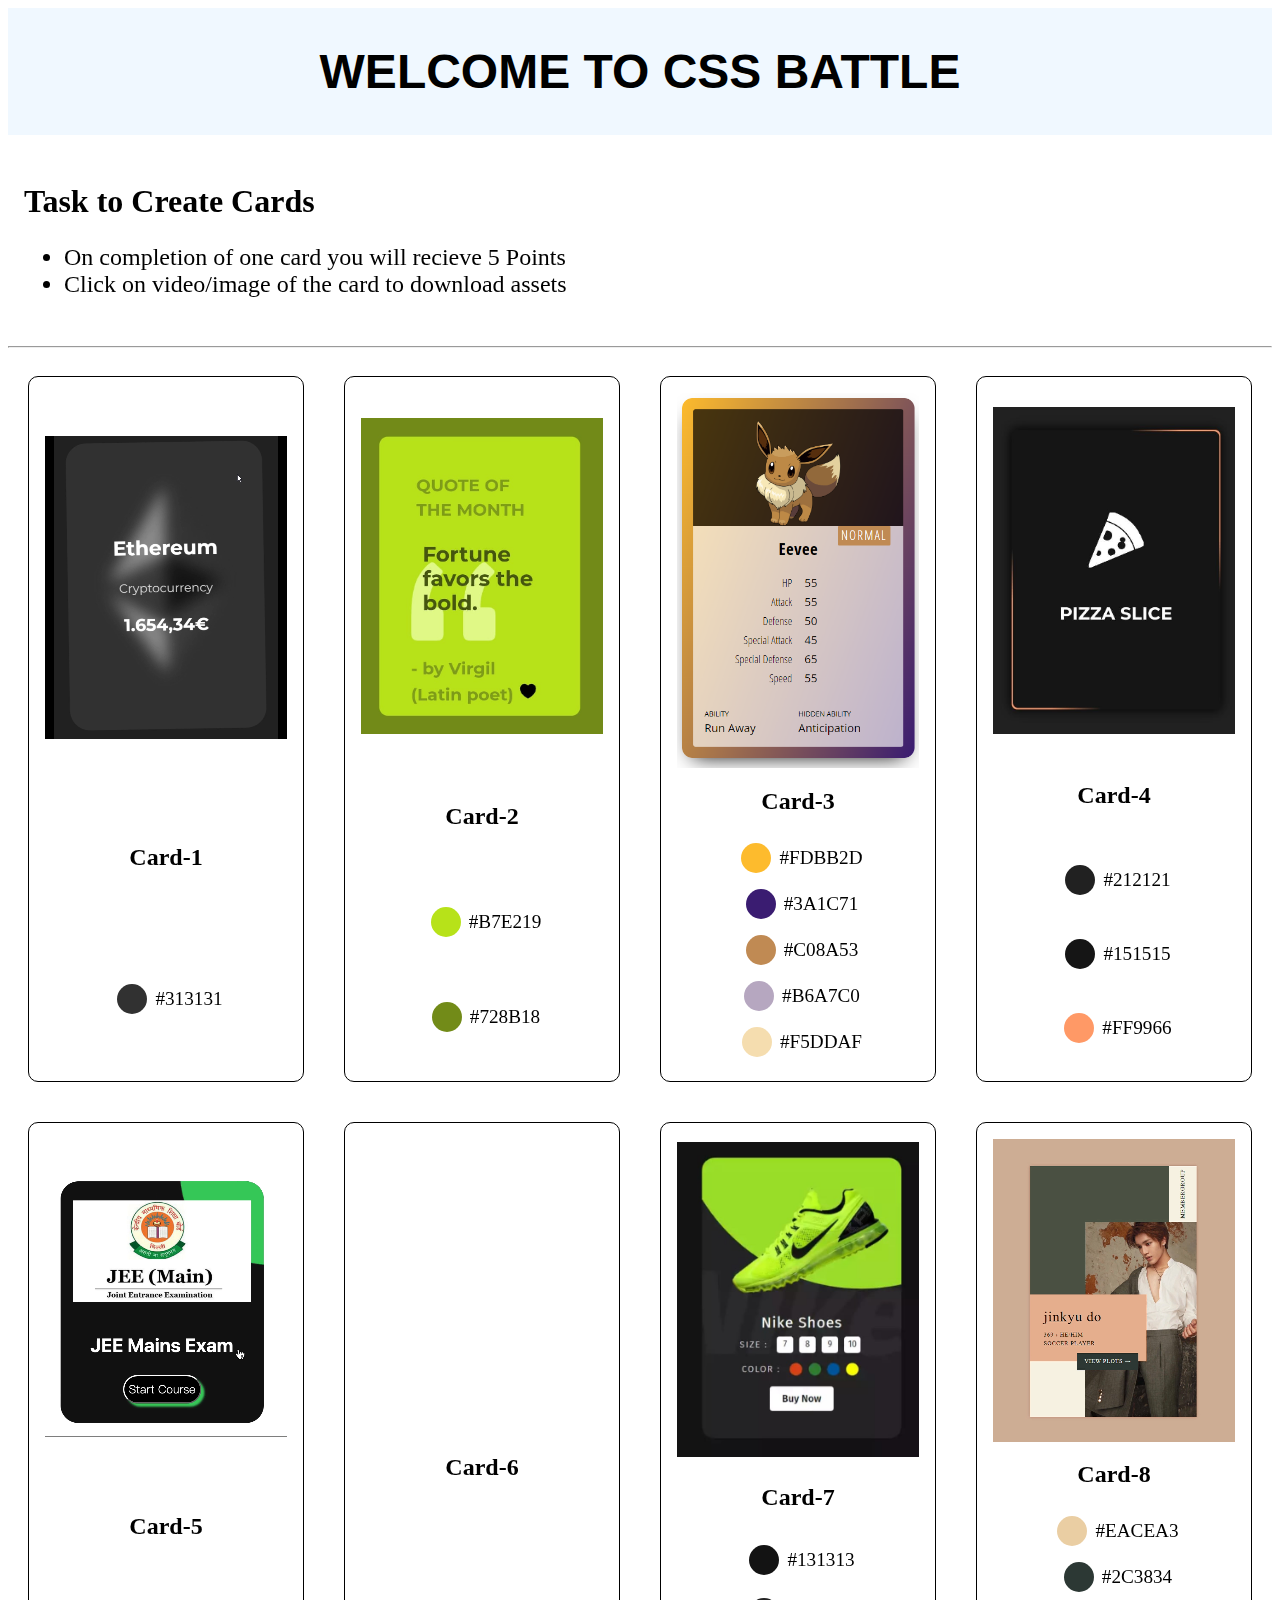
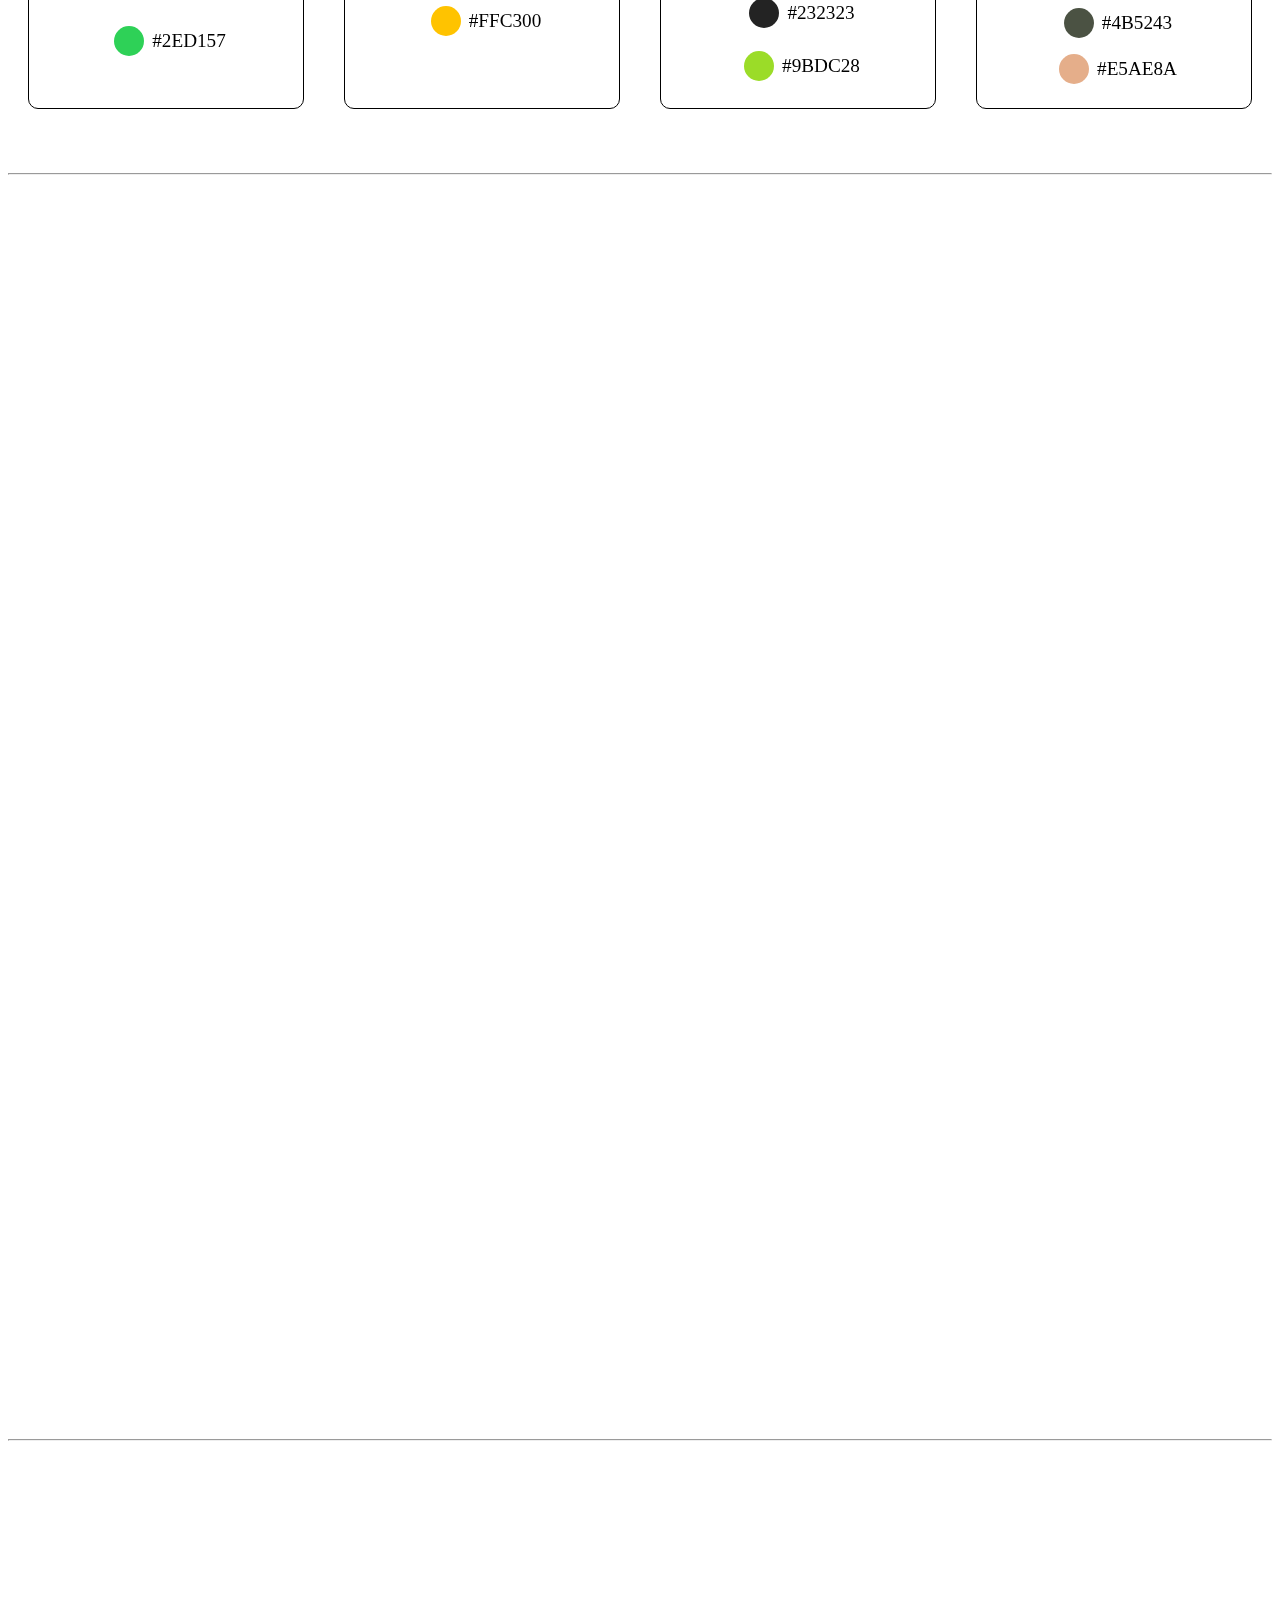
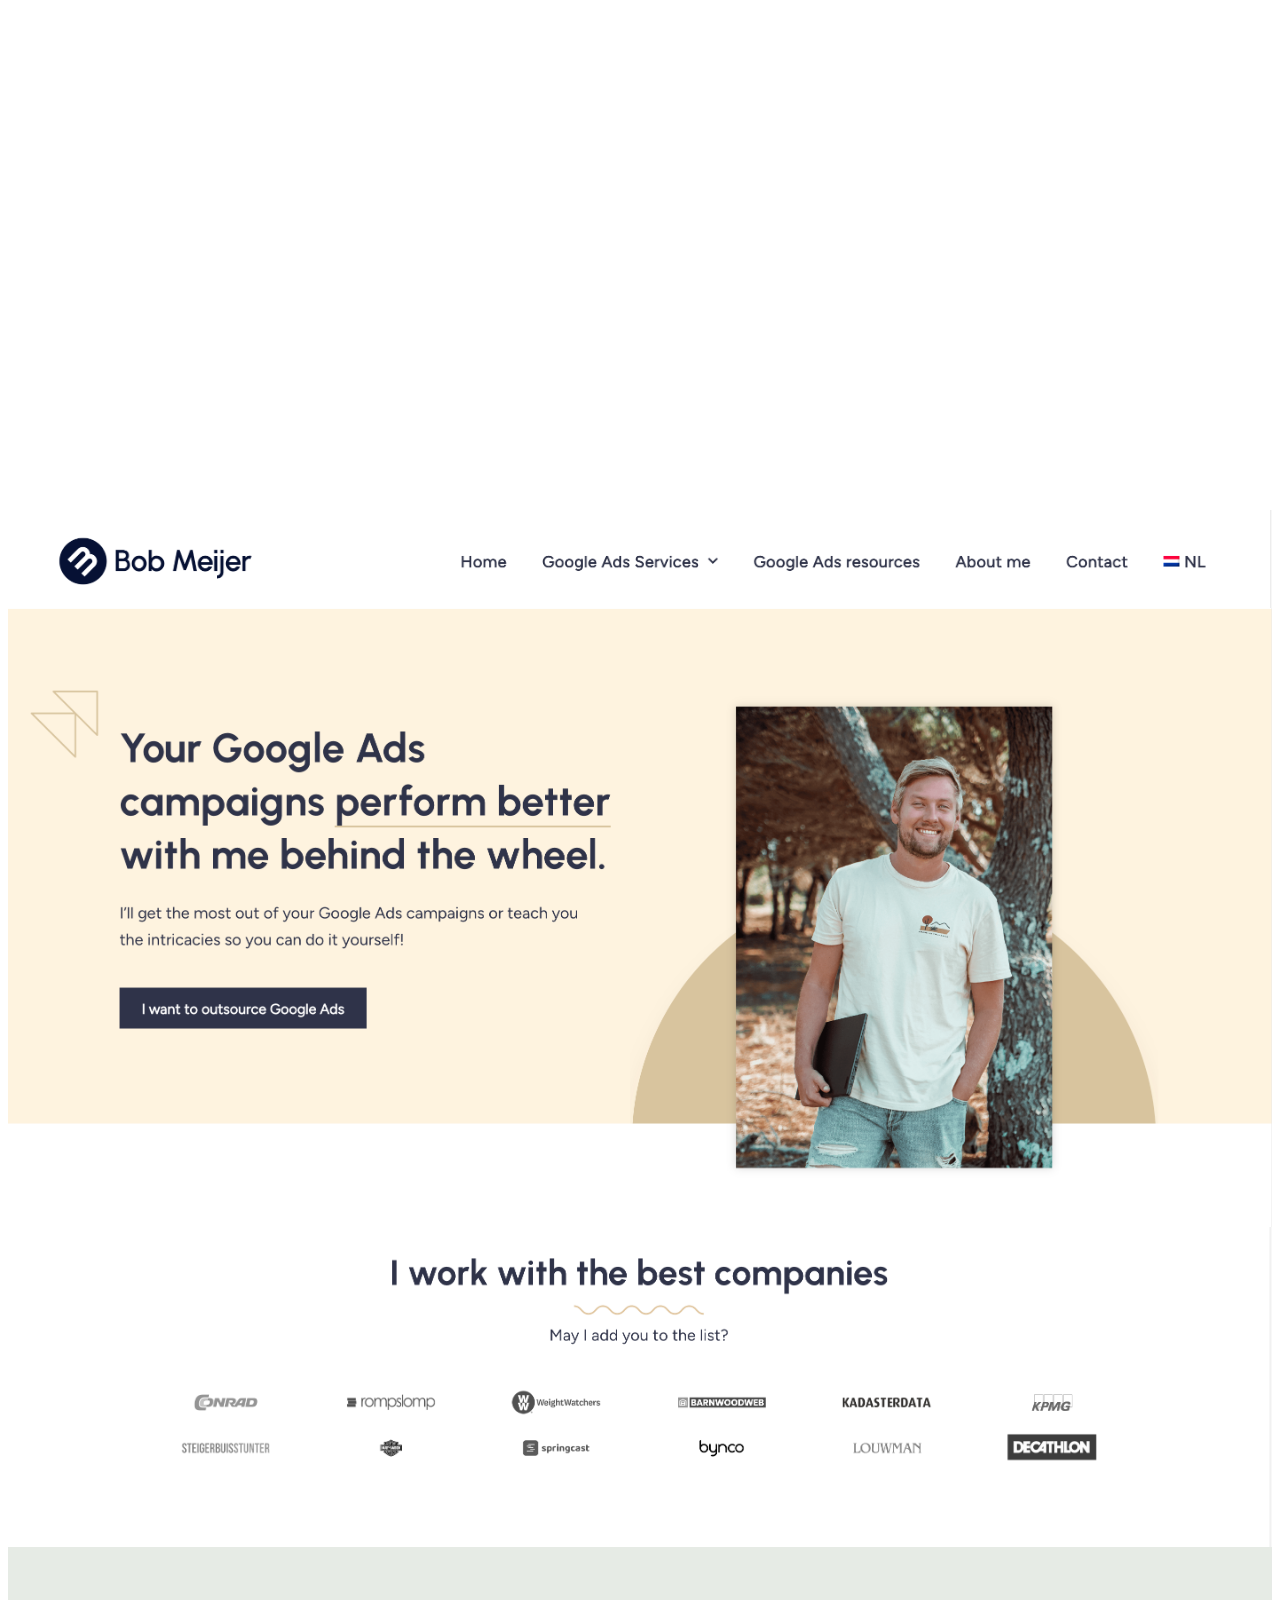
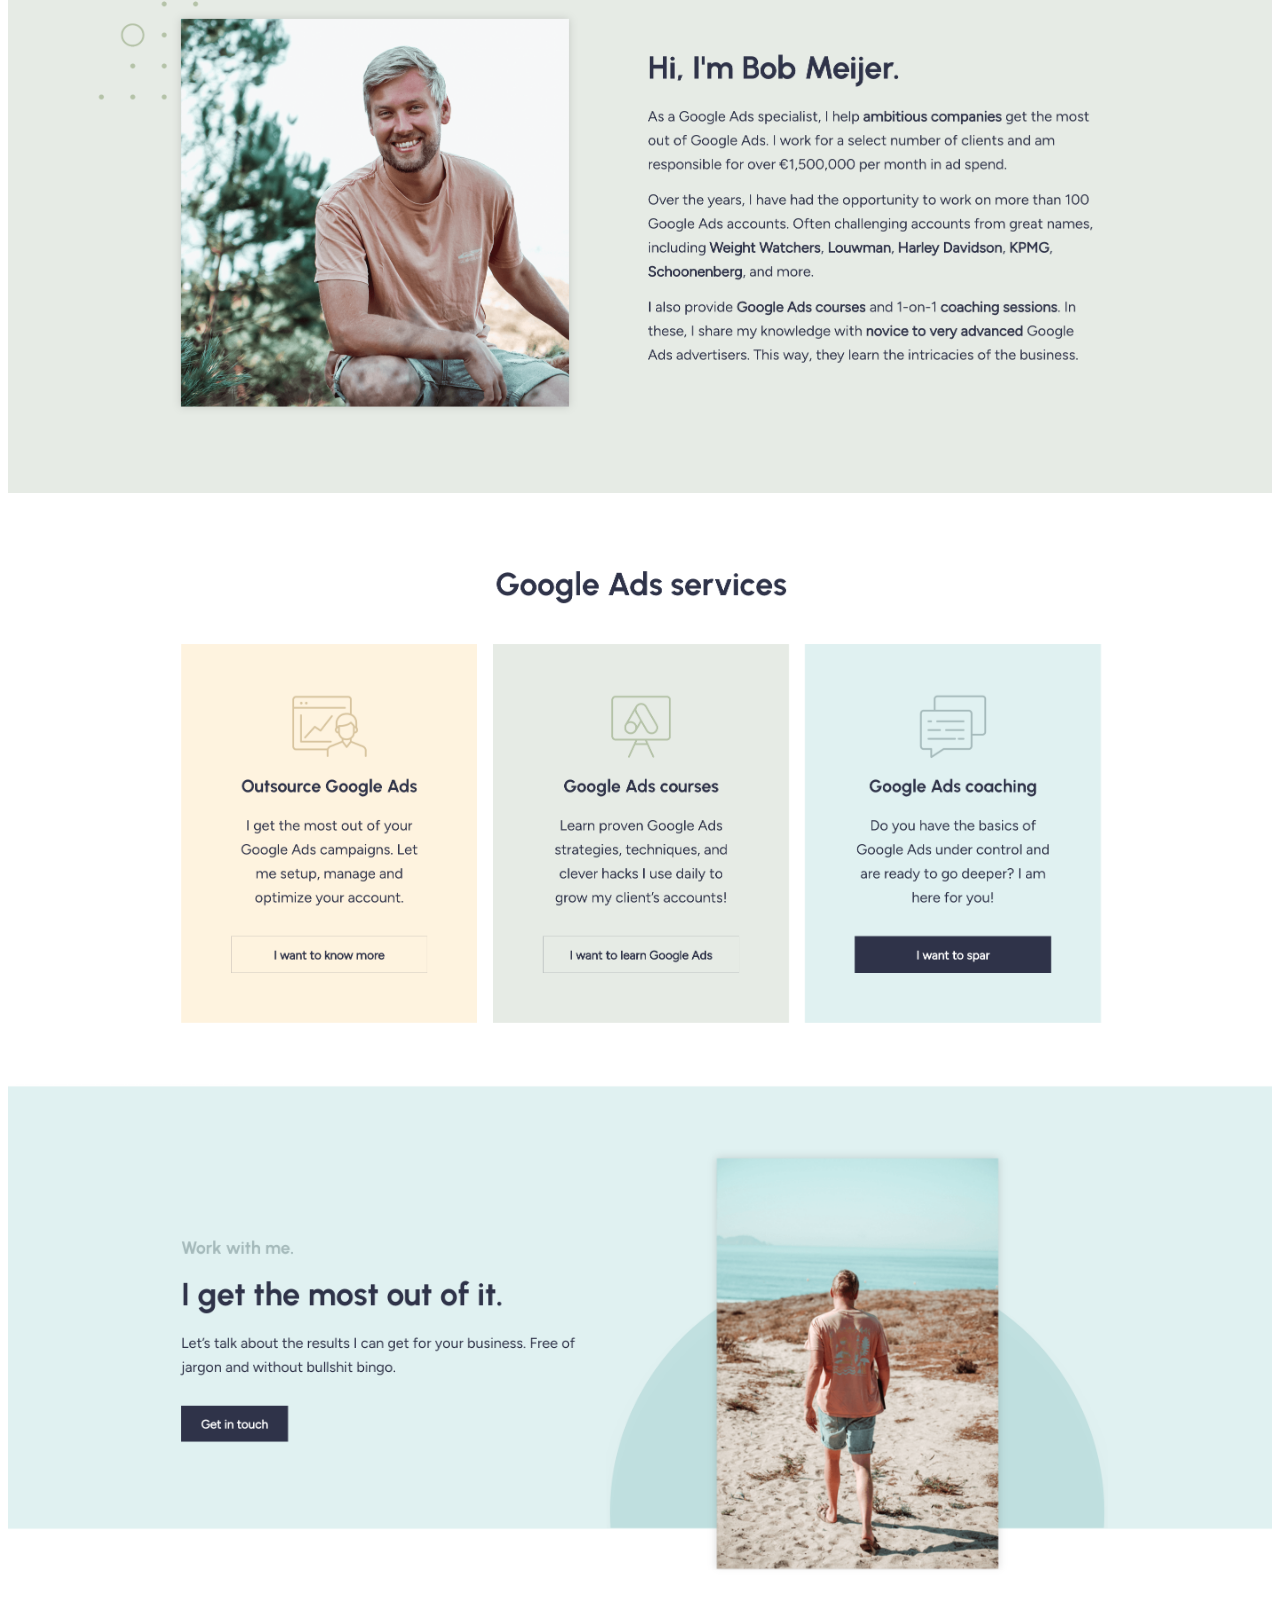
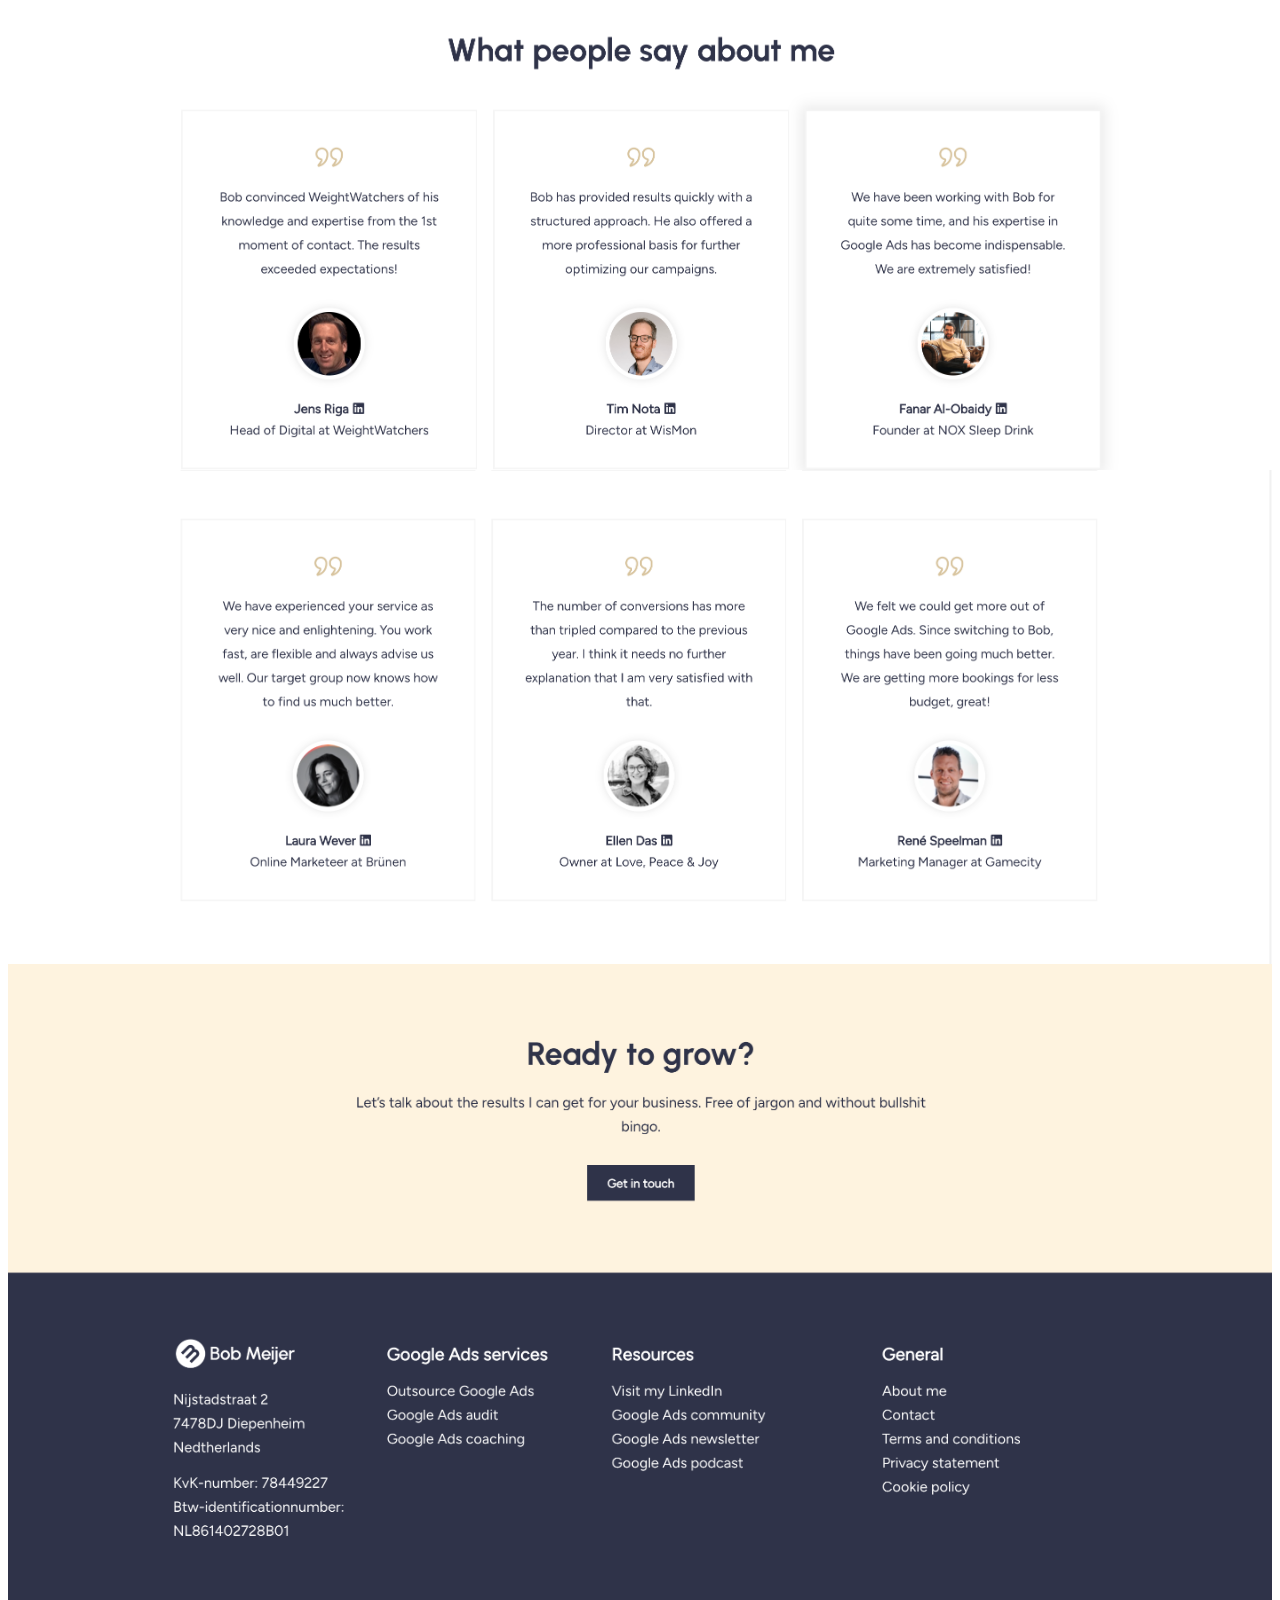
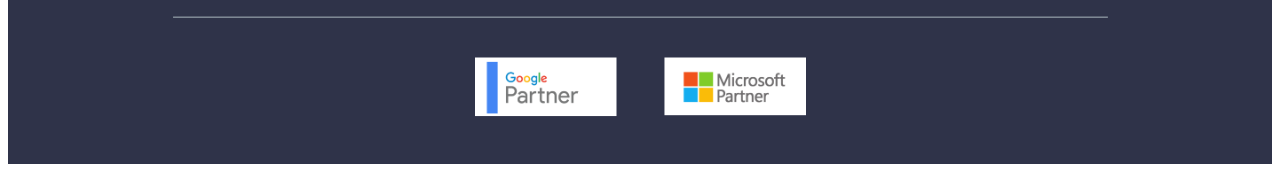
==== commit 916becd9: "DOne" ====
--- a/css-battle/index.html
+++ b/css-battle/index.html
@@ -13,8 +13,8 @@
     <div class="card-title" data-aos="fade-right">
         <h1>Task to Create Cards</h1>
         <ul>
-            <li>On complition of one card You will get 5 Points</li>
-            <li>Click on video to download assets</li>
+            <li>On completion of one card you will recieve 5 Points</li>
+            <li>Click on video/image of the card to download assets</li>
         </ul>
     </div>
     <hr>
@@ -46,7 +46,7 @@
         </div>
         <div class="grid-item">
             <a href="./Assets/Cards/card3-asset.zip">
-                <video autoplay loop muted play-inline src="./Assets/Cards/videos/card3.mp4"></video>
+                <img class="image" src="./Assets/Cards/videos/card3.png"></img>
             </a>
             <h2>Card-3</h2>
             <div class="color">
@@ -82,6 +82,10 @@
             <div class="color">
                 <span class="card-color" style="background-color: #151515;"></span>
                  <span style="font-size: larger;">#151515</span>
+            </div>
+            <div class="color">
+                <span class="card-color" style="background-color: #ff9966;"></span>
+                 <span style="font-size: larger;">#FF9966</span>
             </div>
         </div>
         <div class="grid-item">
@@ -152,7 +156,7 @@
     data-aos-easing="ease-in-sine">
         <h1>Task to Create Components</h1>
         <ul>
-            <li>On complition of one Component You will get 5 Points</li>
+            <li>On completion of one Component you will recieve 10 Points</li>
             <li>Click on below link to download assets</li>
         </ul>
         <a href="./Assets/Components/assets.zip" download class="download">Download assets</a>
@@ -191,12 +195,12 @@
     <br>
     <div class="landing-title" data-aos="fade-right"  data-aos-offset="350"
     data-aos-easing="ease-in-sine">
-		<h1>Task:- Landing Page (20 pts)</h1>
+		<h1>Task:- Landing Page (30 pts)</h1>
 		<ul>
-			<li>create this landing page</li>
-			<li>change the logo with our programing club's logo ( *in asset folder logo.png )</li>
-			<li>change:-  "Bob Meijer" with "Programing Club"</li>
-			<li>change netherlands's flag with India's flag also name</li>
+			<li>create the below given landing page</li>
+			<li>change:- the logo with our programing club's logo ( *in asset folder logo.jpeg )</li>
+			<li>change:- "Bob Meijer" with "Programing Club"</li>
+			<li>change:- netherlands's flag with India's flag also name</li>
 		</ul>
         <div>
             <a href="./Assets/Landing-page/assets.zip" download class="download">Download assets</a>
@@ -220,16 +224,16 @@
 	</div>
     <br>
     <br>
-	<img src="./Assets/Landing-page/assets/screen-shots/1.png" alt="" class="img" width="100%">
-	<img src="./Assets/Landing-page/assets/screen-shots/2.png" alt="" class="img" width="100%">
-	<img src="./Assets/Landing-page/assets/screen-shots/3.png" alt="" class="img" width="100%">
-	<img src="./Assets/Landing-page/assets/screen-shots/4.png" alt="" class="img" width="100%">
-	<img src="./Assets/Landing-page/assets/screen-shots/5.png" alt="" class="img" width="100%">
-	<img src="./Assets/Landing-page/assets/screen-shots/6.png" alt="" class="img" width="100%">
-	<img src="./Assets/Landing-page/assets/screen-shots/7.png" alt="" class="img" width="100%">
-	<img src="./Assets/Landing-page/assets/screen-shots/8.png" alt="" class="img" width="100%">
-	<img src="./Assets/Landing-page/assets/screen-shots/9.png" alt="" class="img" width="100%">
-	<img src="./Assets/Landing-page/assets/screen-shots/10.png" alt="" class="img" width="100%">
+	<img src="./Assets/Landing-page/assets-web/screen-shots/1.png" alt="" class="img" width="100%">
+	<img src="./Assets/Landing-page/assets-web/screen-shots/2.png" alt="" class="img" width="100%">
+	<img src="./Assets/Landing-page/assets-web/screen-shots/3.png" alt="" class="img" width="100%">
+	<img src="./Assets/Landing-page/assets-web/screen-shots/4.png" alt="" class="img" width="100%">
+	<img src="./Assets/Landing-page/assets-web/screen-shots/5.png" alt="" class="img" width="100%">
+	<img src="./Assets/Landing-page/assets-web/screen-shots/6.png" alt="" class="img" width="100%">
+	<img src="./Assets/Landing-page/assets-web/screen-shots/7.png" alt="" class="img" width="100%">
+	<img src="./Assets/Landing-page/assets-web/screen-shots/8.png" alt="" class="img" width="100%">
+	<img src="./Assets/Landing-page/assets-web/screen-shots/9.png" alt="" class="img" width="100%">
+	<img src="./Assets/Landing-page/assets-web/screen-shots/10.png" alt="" class="img" width="100%">
     <script src="https://unpkg.com/aos@2.3.1/dist/aos.js"></script>
     <script>
          AOS.init({
--- a/css-battle/style.css
+++ b/css-battle/style.css
@@ -1,3 +1,7 @@
+body{
+    overflow-x: hidden;
+}
+
 .header{
     font-family: sans-serif;
     text-align: center;
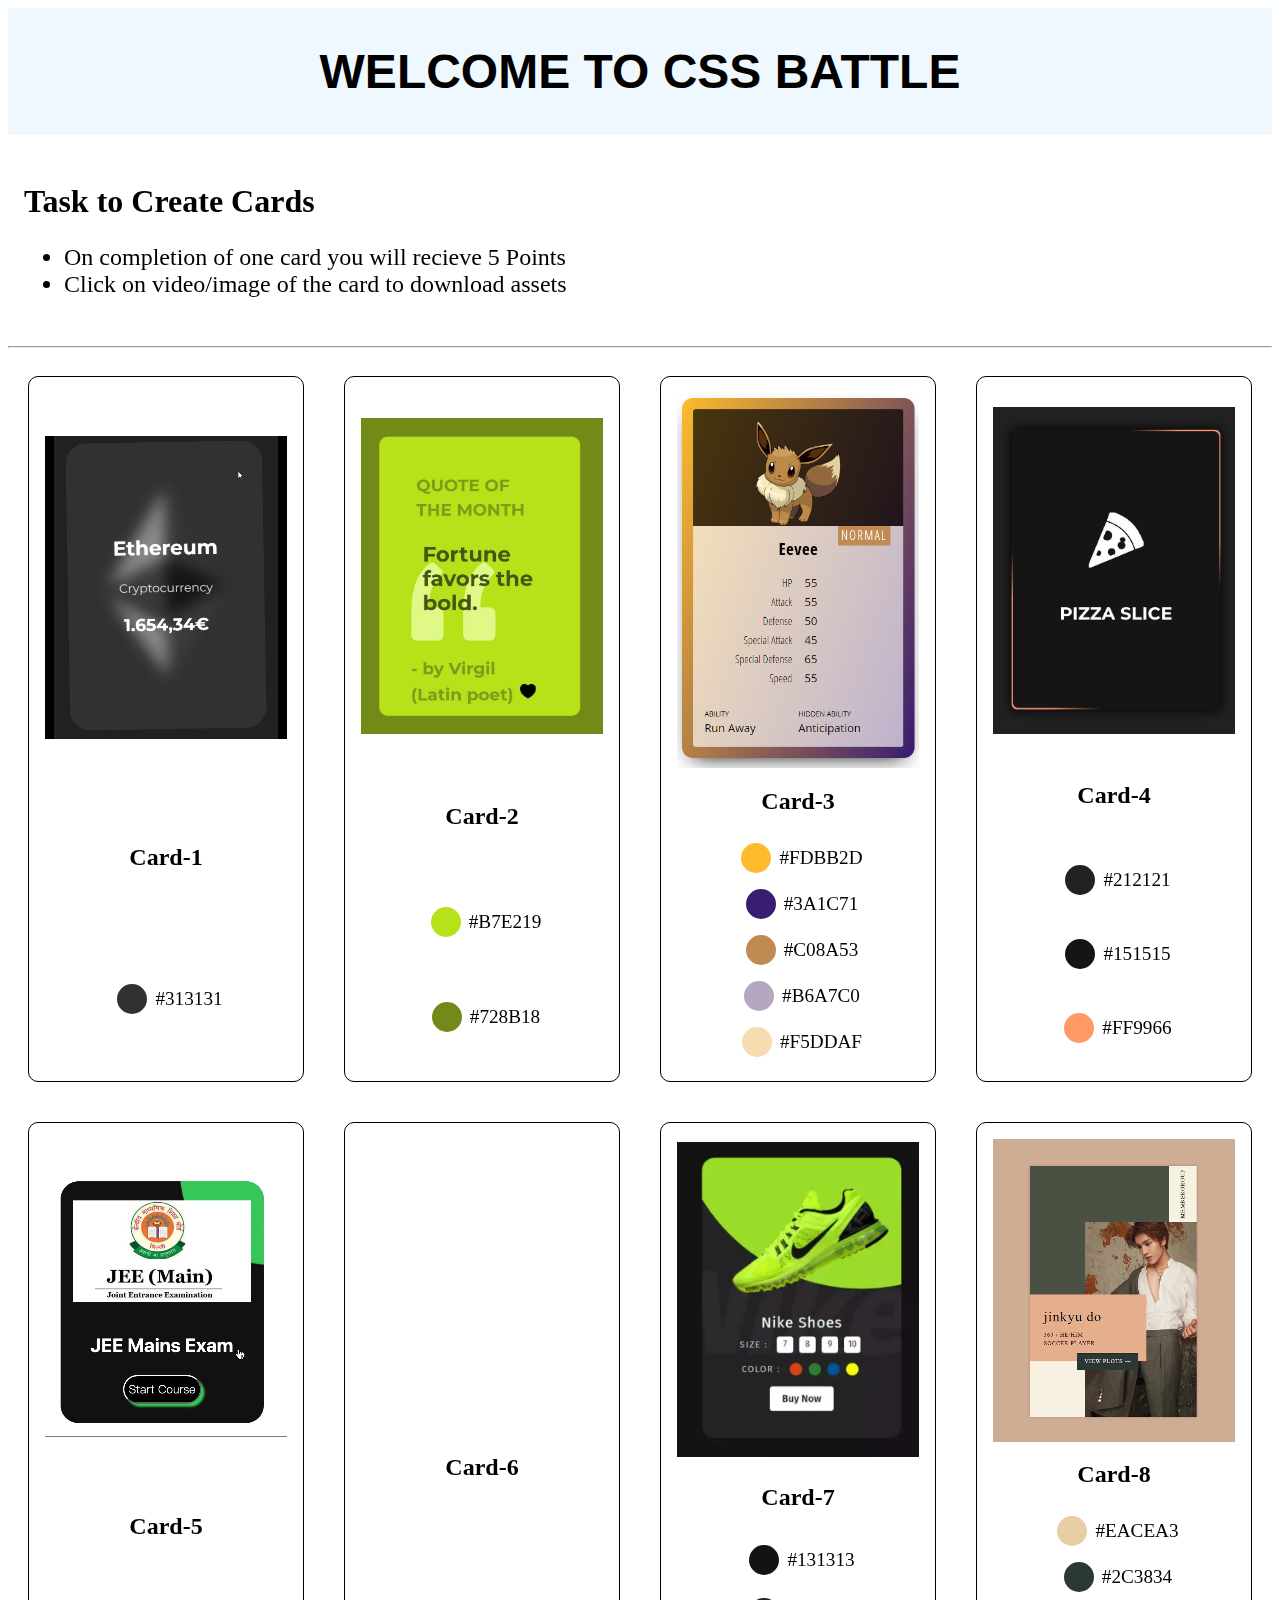
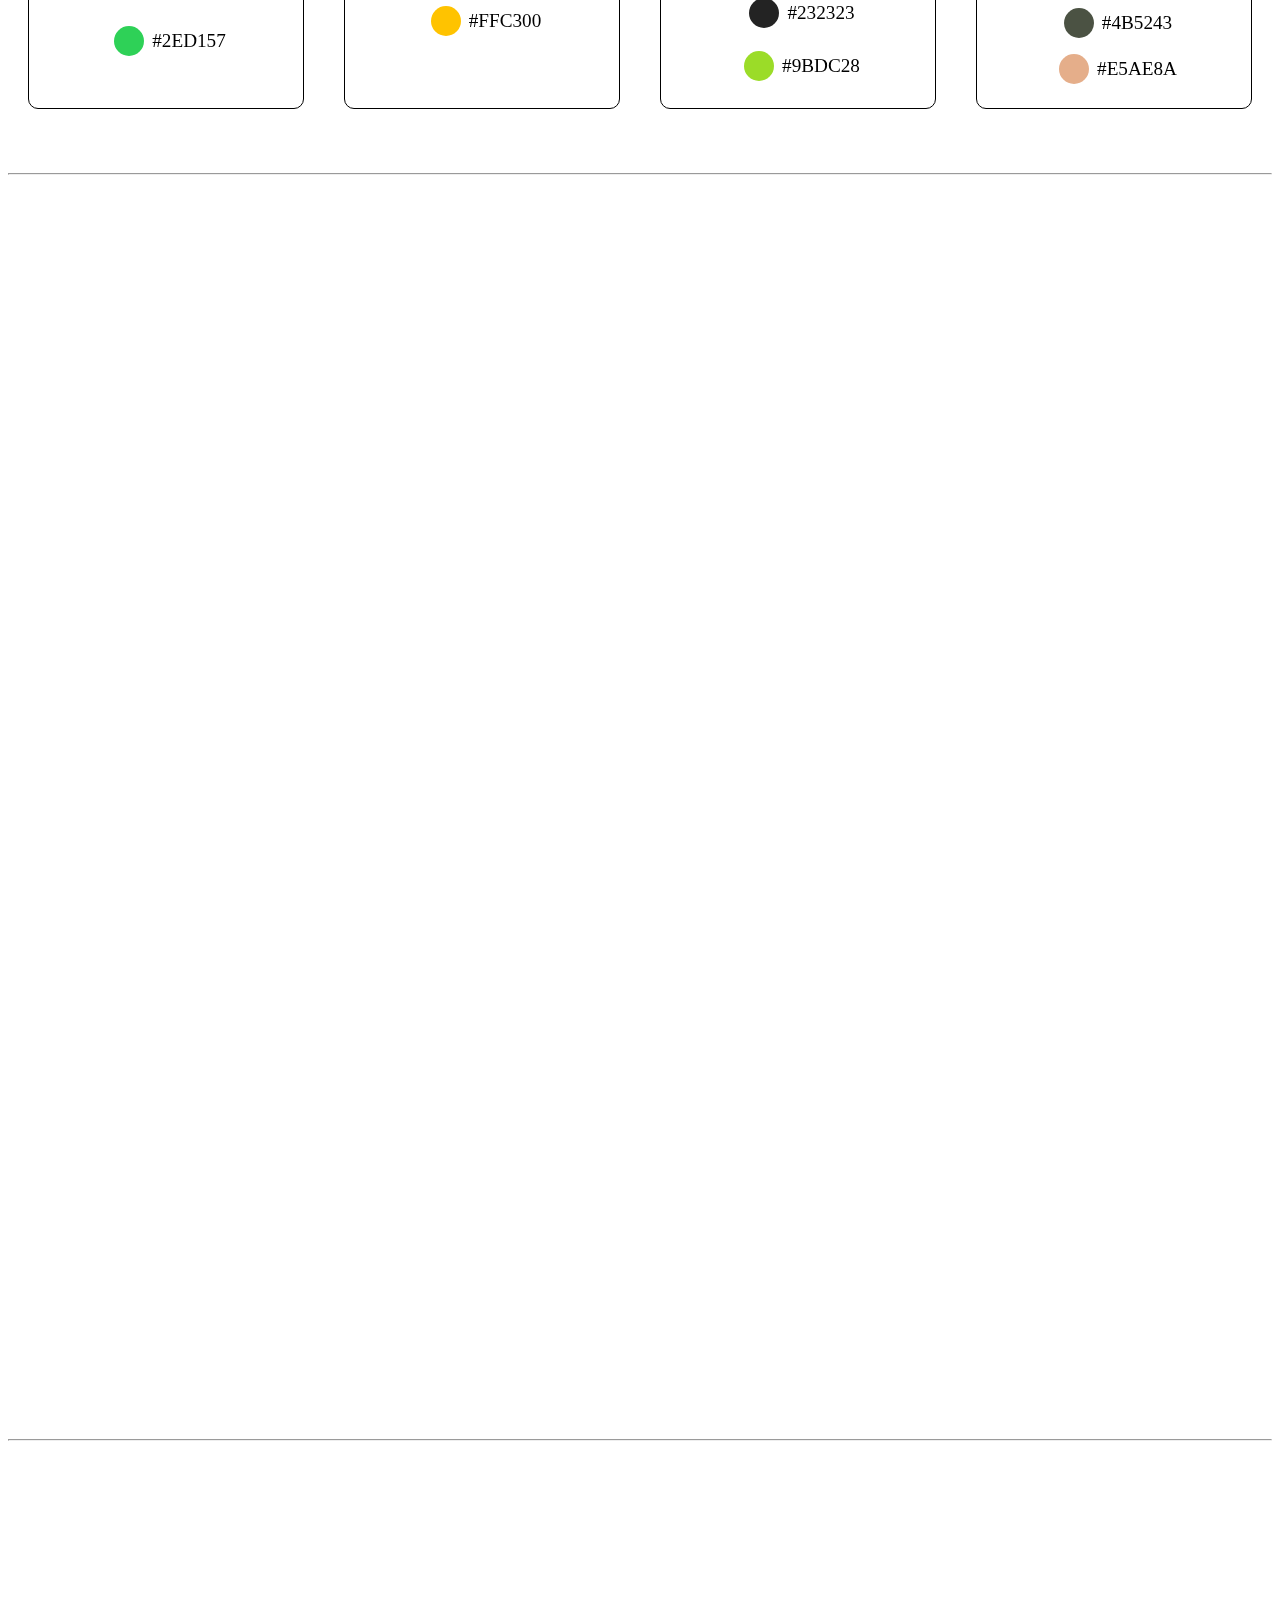
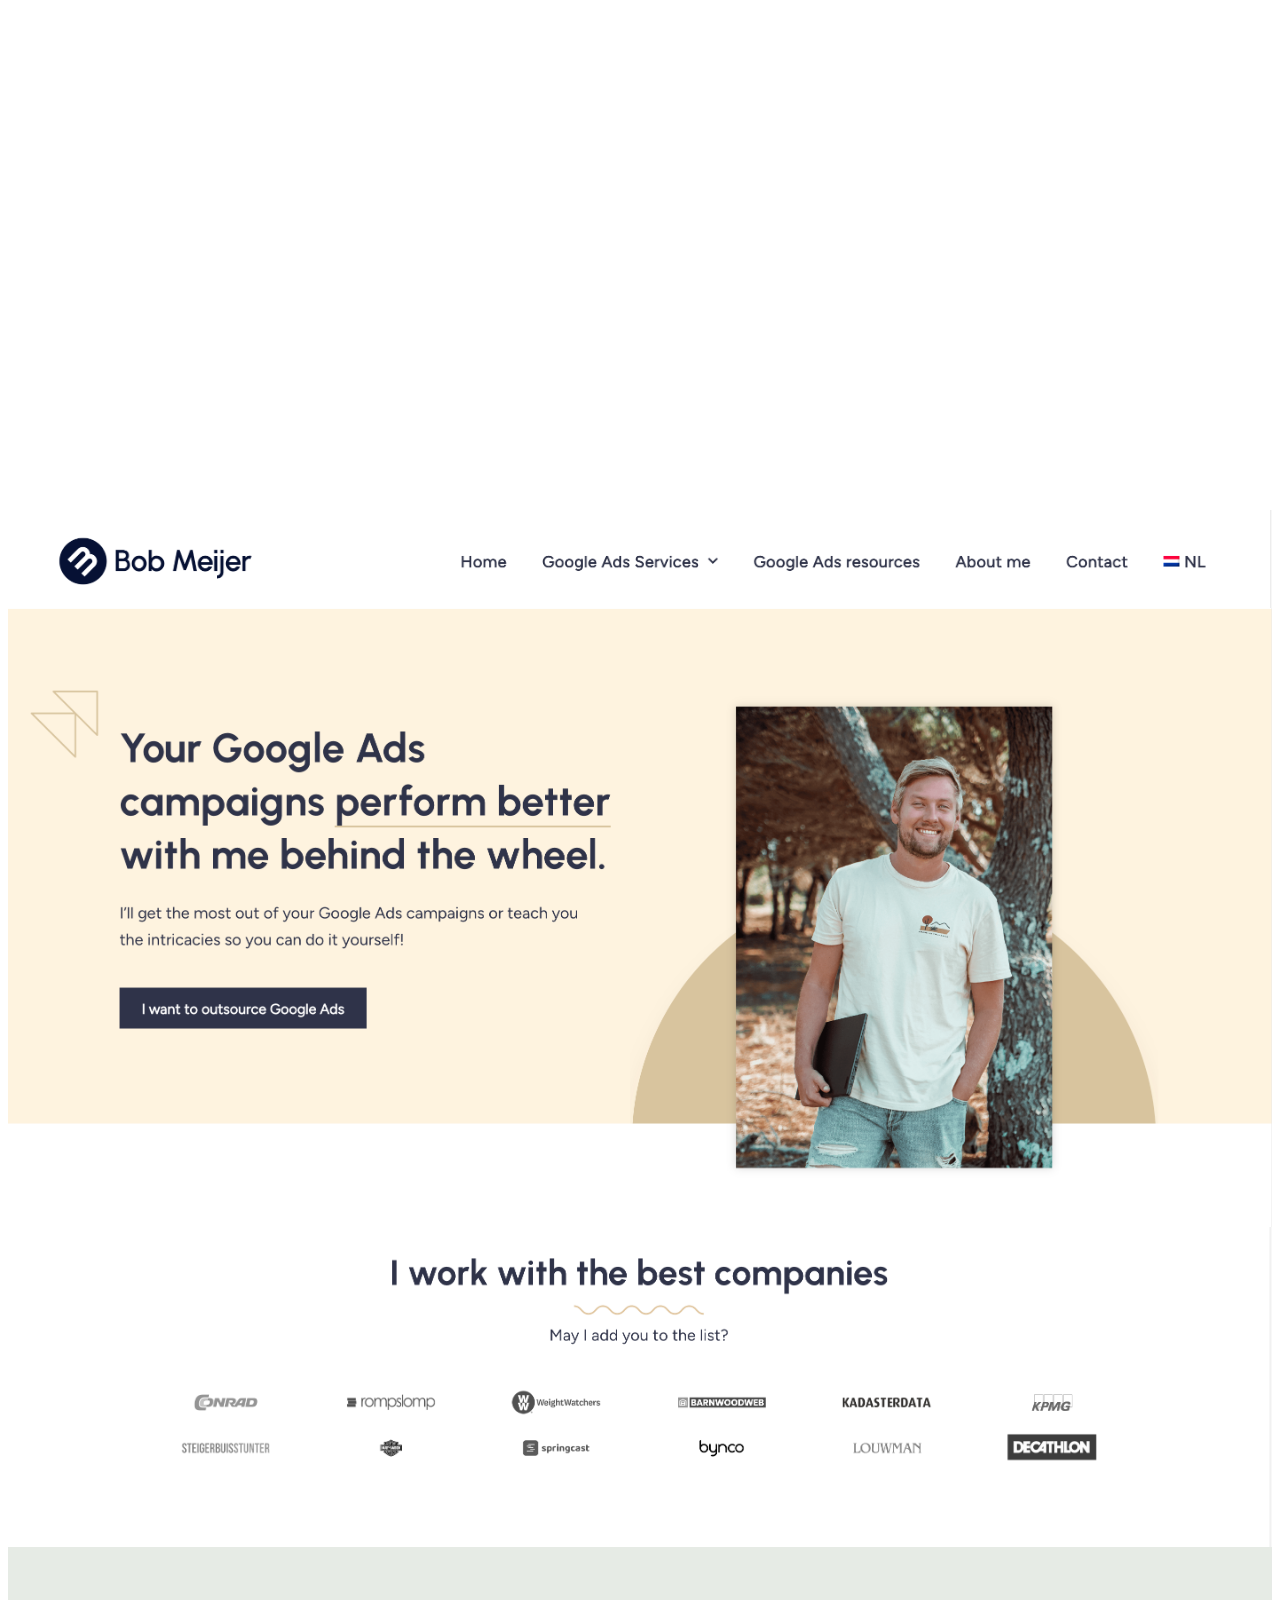
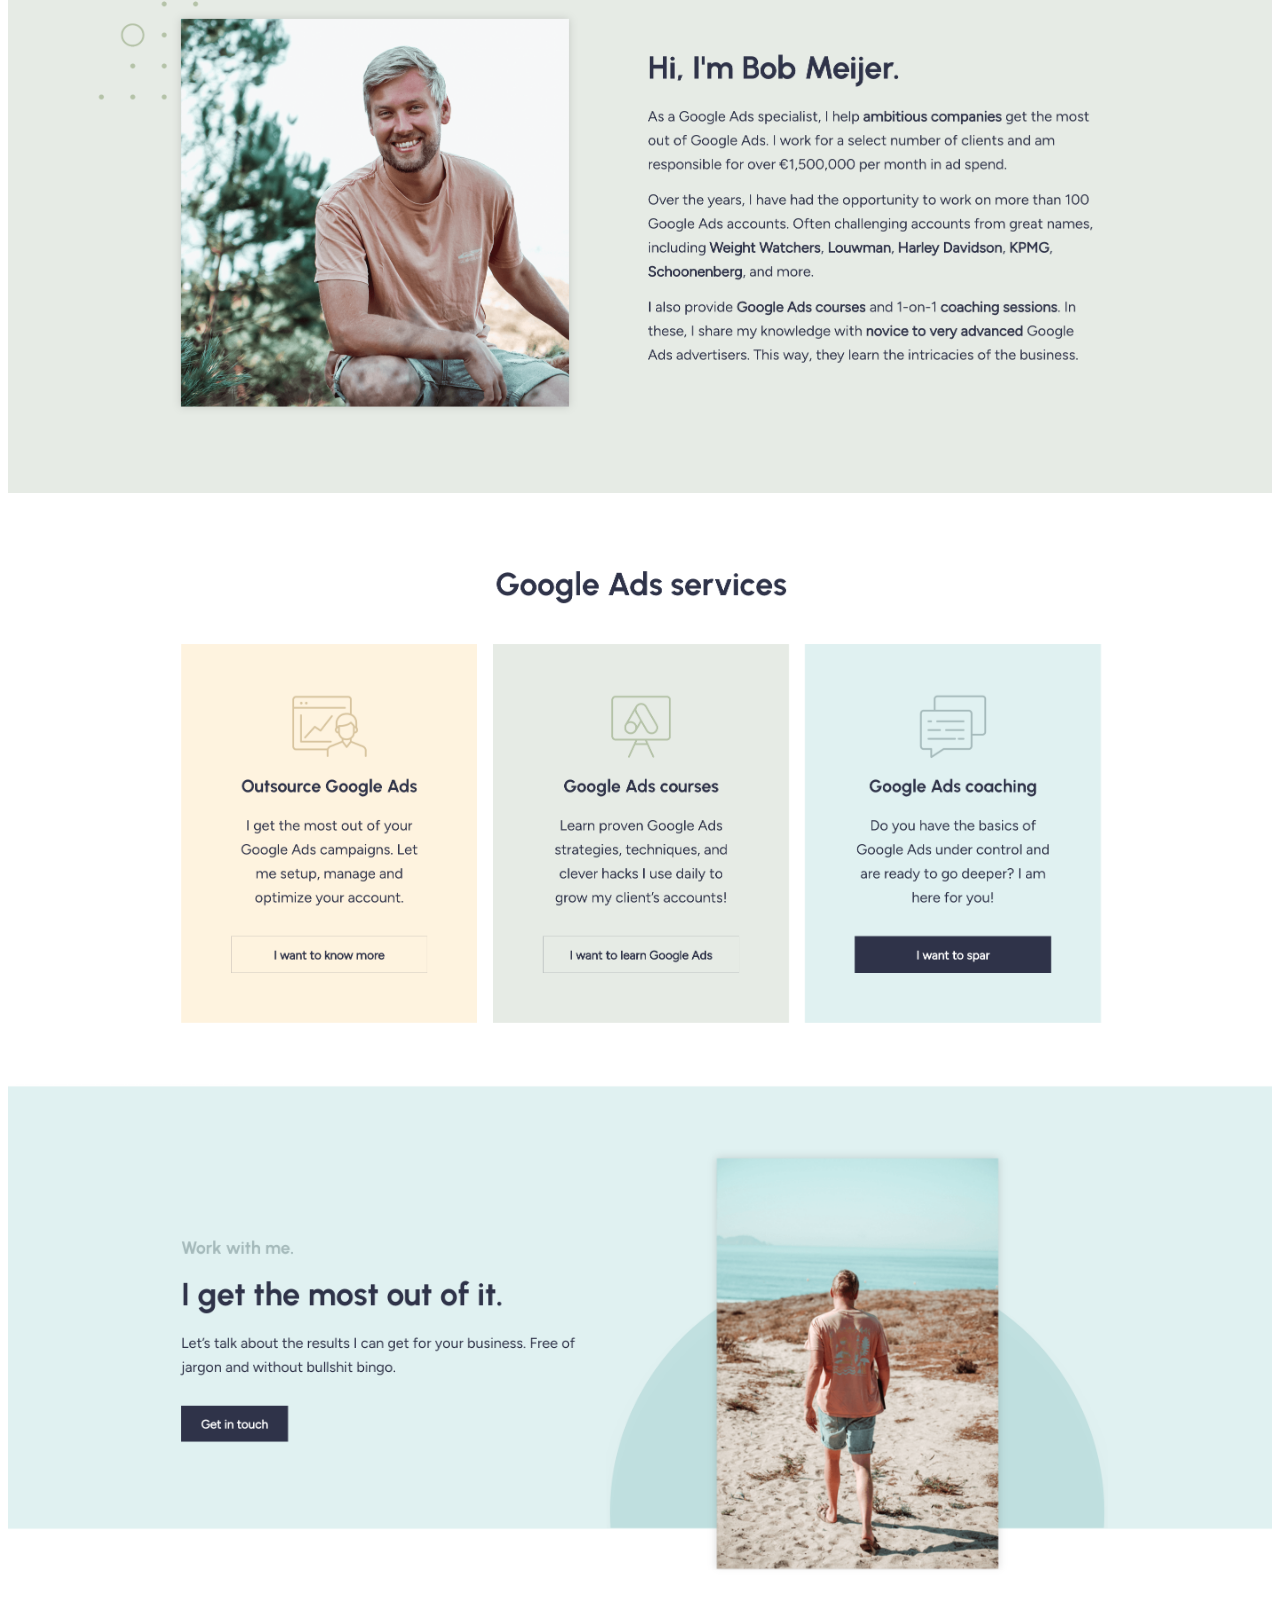
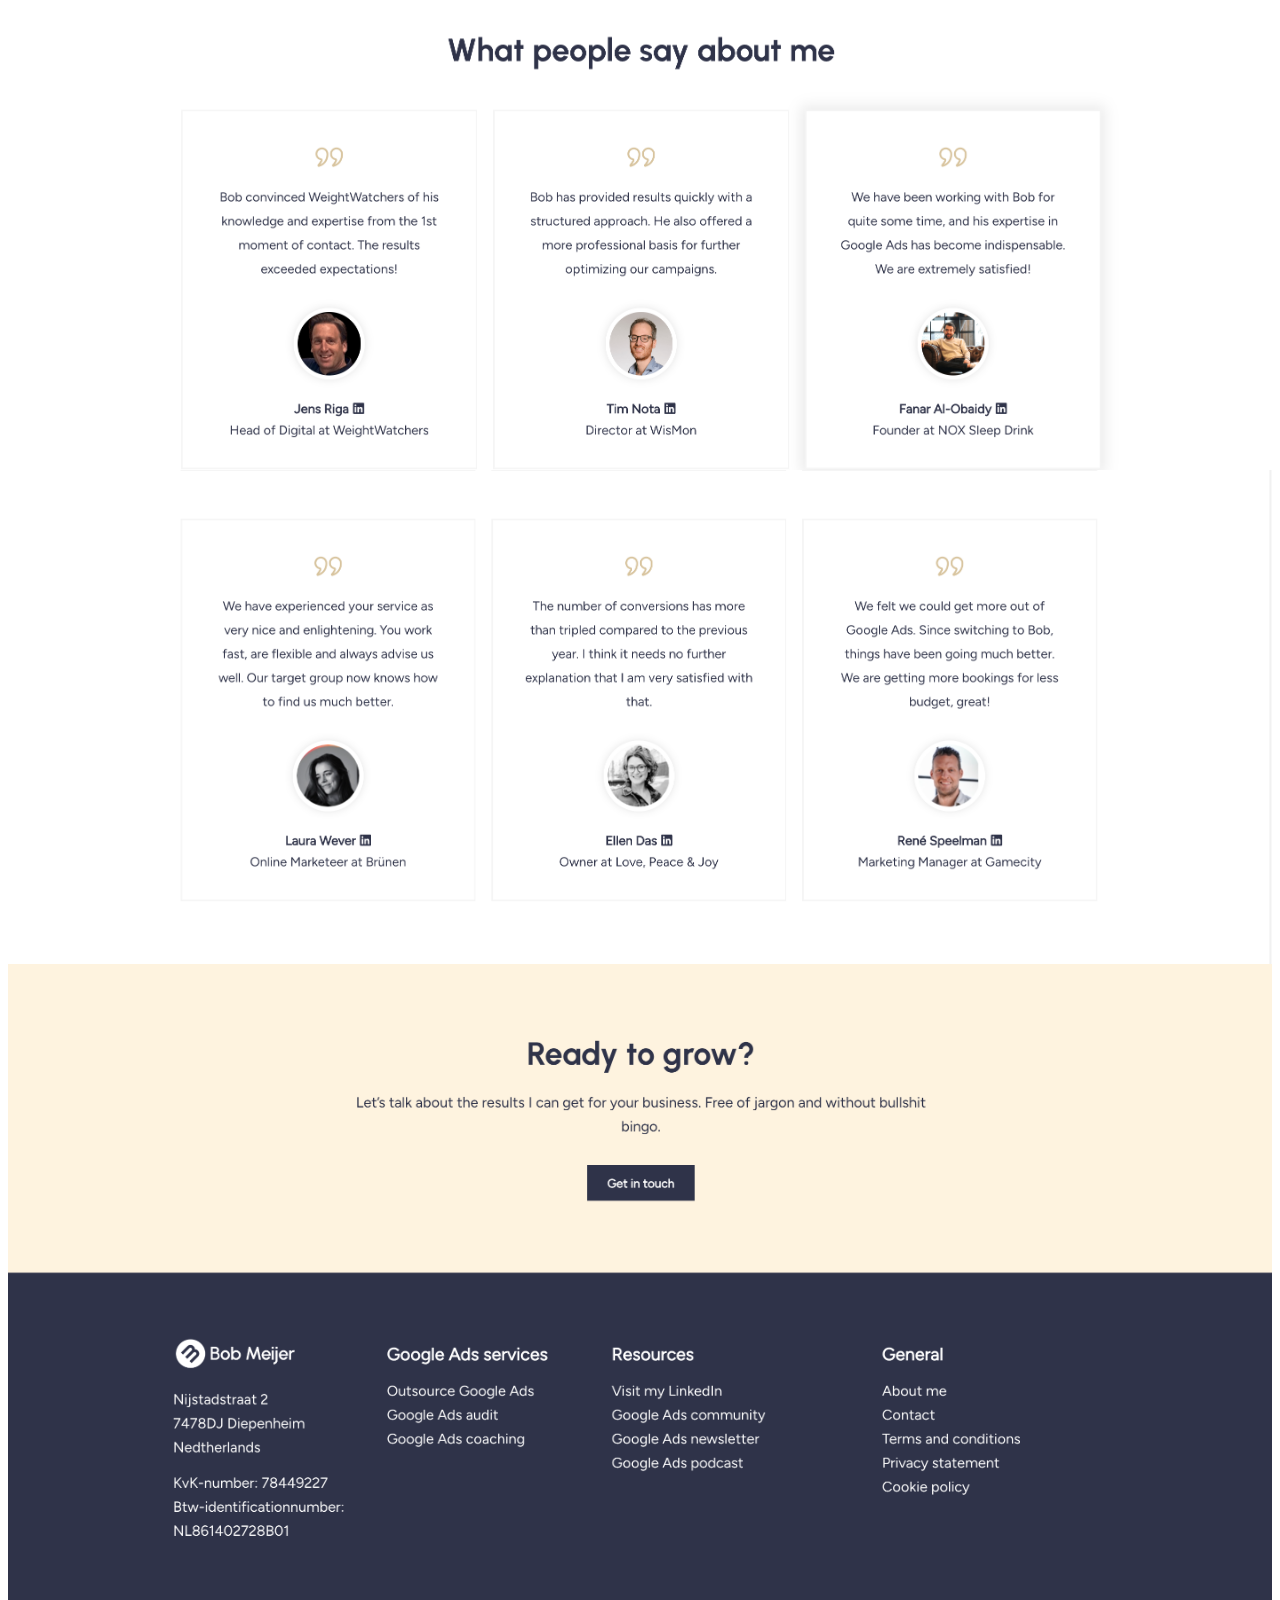
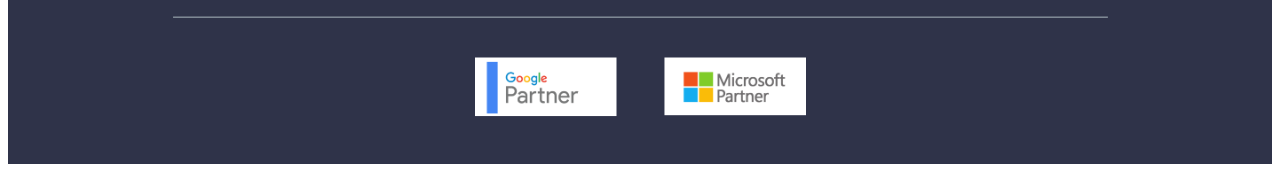
==== commit 61817be6: "final commit" ====
--- a/css-battle/index.html
+++ b/css-battle/index.html
@@ -152,7 +152,7 @@
     <br>
     <br>
     <hr>
-    <div class="Component-title" data-aos="fade-right"  data-aos-offset="300"
+    <div class="Component-title" data-aos="fade-right"  data-aos-offset="0"
     data-aos-easing="ease-in-sine">
         <h1>Task to Create Components</h1>
         <ul>
@@ -162,27 +162,27 @@
         <a href="./Assets/Components/assets.zip" download class="download">Download assets</a>
     </div>
     <div class="grid-component">
-        <div class="grid-item" data-aos="fade-right"  data-aos-offset="320"
+        <div class="grid-item" data-aos="fade-right"  data-aos-offset="0"
         data-aos-easing="ease-in-sine">
             <h1>Animated ToolTip </h1>
             <video autoplay loop muted play-inline src="./Assets/Components/toolTip.mp4 "></video>
         </div>
-        <div class="grid-item" data-aos="fade-left"  data-aos-offset="320"
+        <div class="grid-item" data-aos="fade-left"  data-aos-offset="0"
         data-aos-easing="ease-in-sine">
             <h2>Image carosuel transition (* free to use image as your choice)</h2>
             <video autoplay loop muted play-inline src="./Assets/Components/image-carasouel.mp4"></video>
         </div>
-        <div class="grid-item" data-aos="fade-right"  data-aos-offset="340"
+        <div class="grid-item" data-aos="fade-right"  data-aos-offset="0"
         data-aos-easing="ease-in-sine">
             <h1>Direction Aware Navbar </h1>
             <video autoplay loop muted play-inline src="./Assets/Components/navbar.mov"></video>
         </div>
-        <div class="grid-item" data-aos="fade-left"  data-aos-offset="340"
+        <div class="grid-item" data-aos="fade-left"  data-aos-offset="0"
         data-aos-easing="ease-in-sine">
             <h1>Navbar 2.0 (* effect should be applied on hover) </h1>
             <video autoplay loop muted play-inline src="./Assets/Components/navabar-2.mp4"></video>
         </div>
-        <div class="grid-item" data-aos="fade-right"  data-aos-offset="350"
+        <div class="grid-item" data-aos="fade-right"  data-aos-offset="0"
         data-aos-easing="ease-in-sine">
             <h1>Image carosuel transition 2.0 </h1>
             <video autoplay loop muted play-inline src="./Assets/Components/image-carosuel_2.mp4"></video>
@@ -193,7 +193,7 @@
     <hr>
     <br>
     <br>
-    <div class="landing-title" data-aos="fade-right"  data-aos-offset="350"
+    <div class="landing-title" data-aos="fade-right"  data-aos-offset="0"
     data-aos-easing="ease-in-sine">
 		<h1>Task:- Landing Page (30 pts)</h1>
 		<ul>
@@ -206,7 +206,7 @@
             <a href="./Assets/Landing-page/assets.zip" download class="download">Download assets</a>
         </div>
 	</div>
-	<div id="color-palate" data-aos="fade-up"  data-aos-offset="350"
+	<div id="color-palate" data-aos="fade-up"  data-aos-offset="0"
     data-aos-easing="ease-in-sine">
 			<div class="color-block" color="#2F3349;" style="--color : #2F3349;"></div>
 			<div class="color-block" color="#54595F;" style="--color : #54595F;"></div>
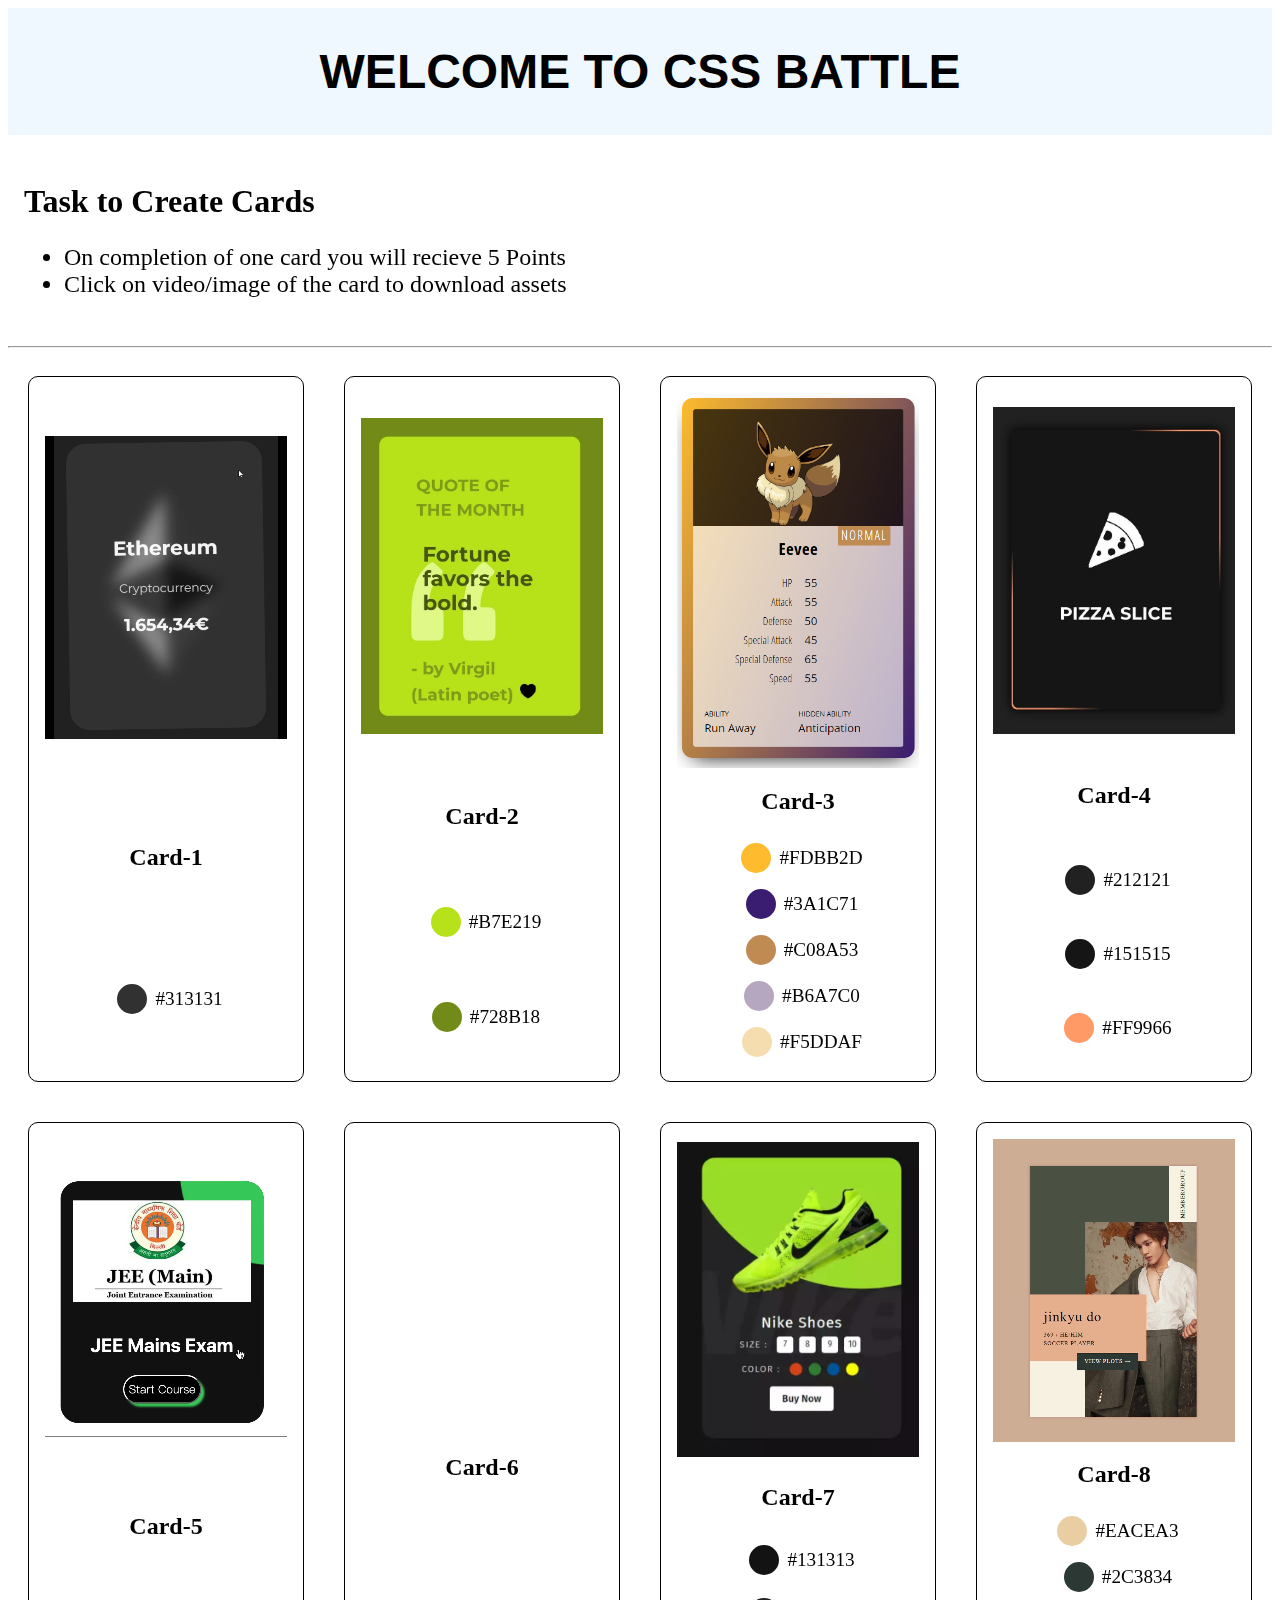
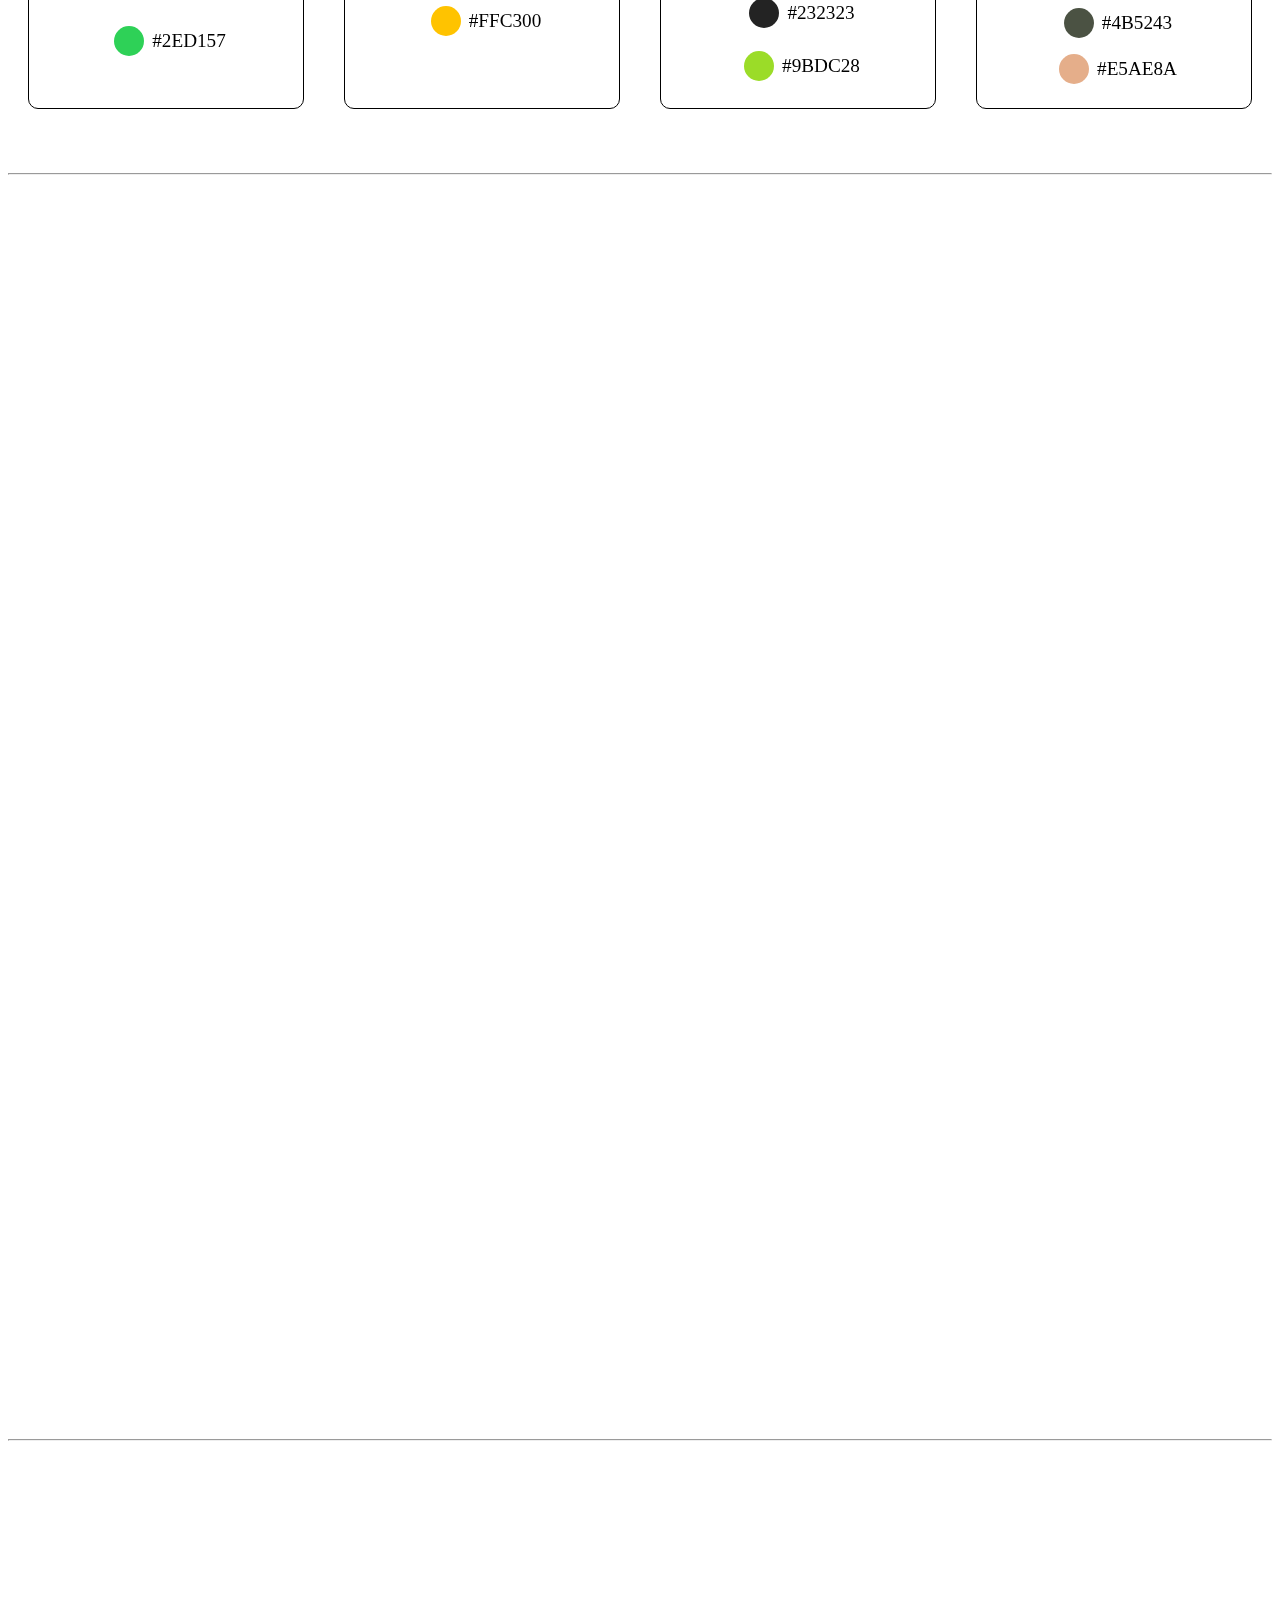
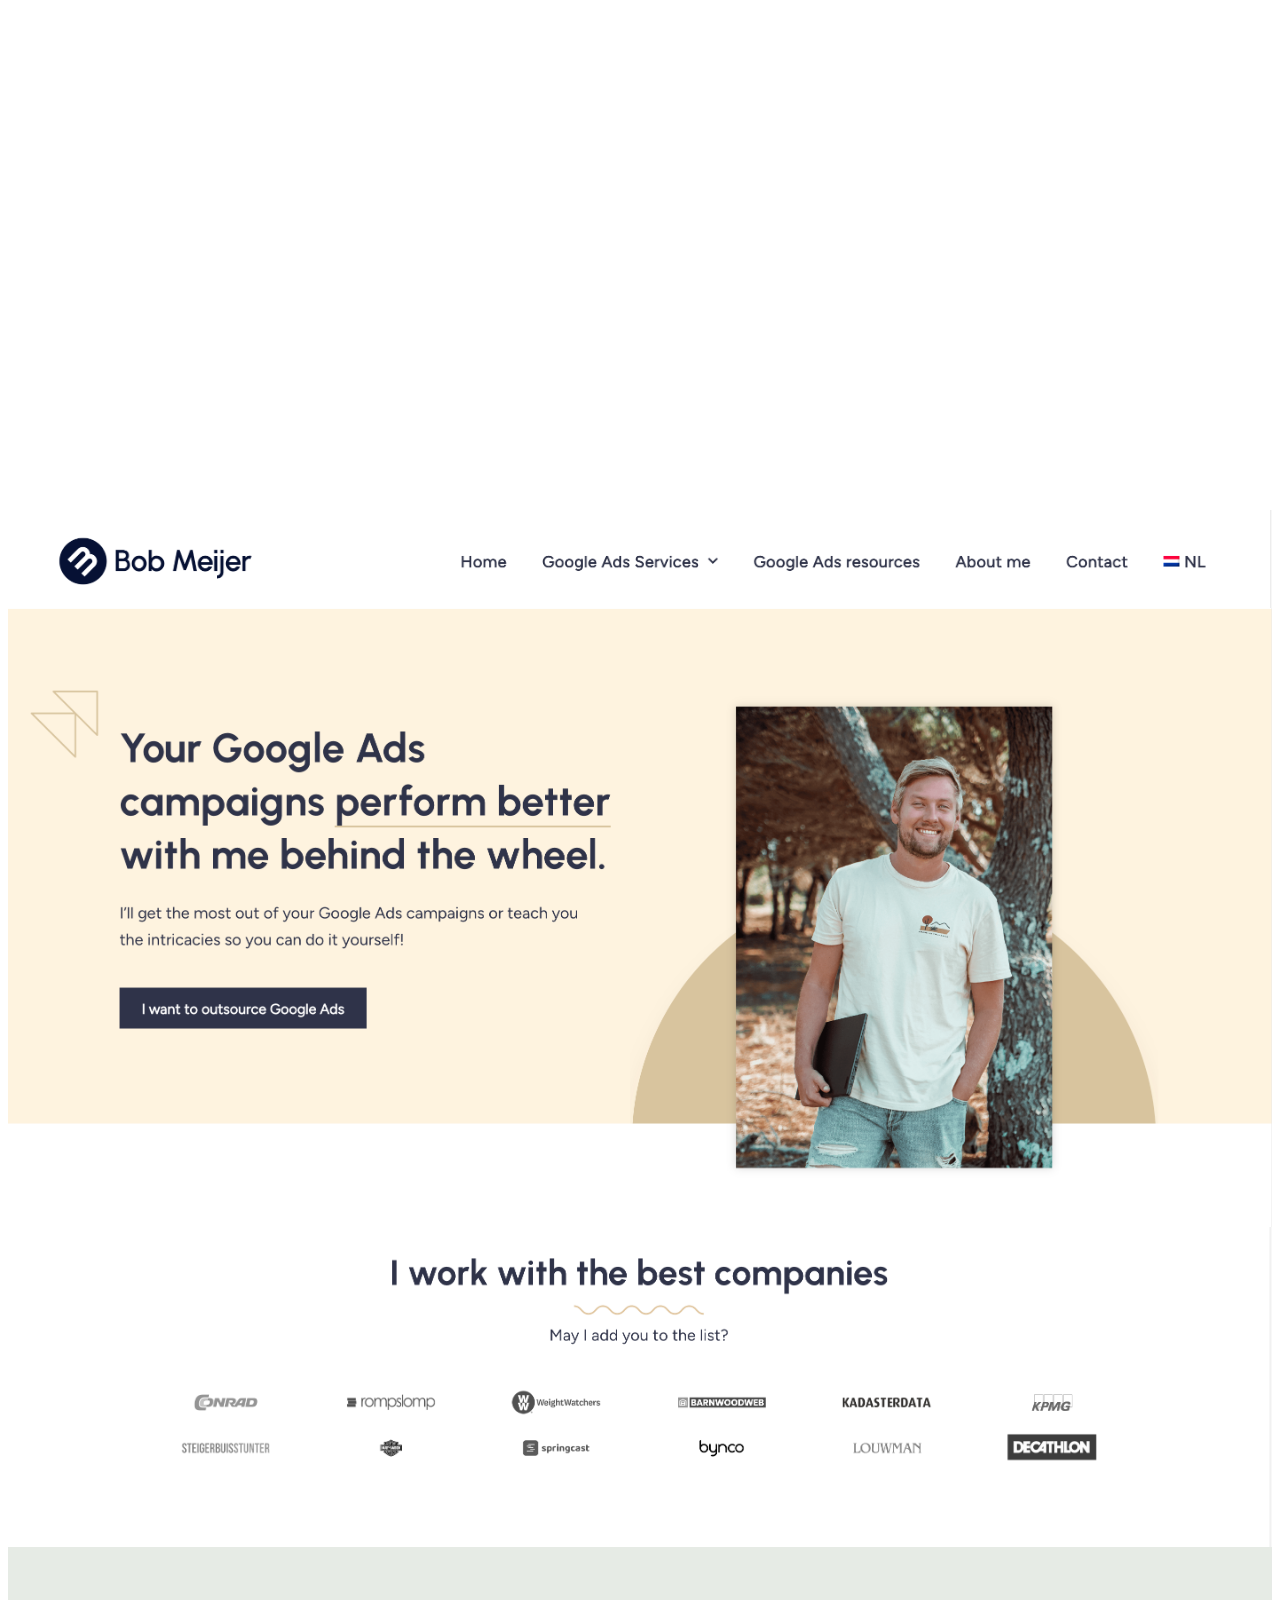
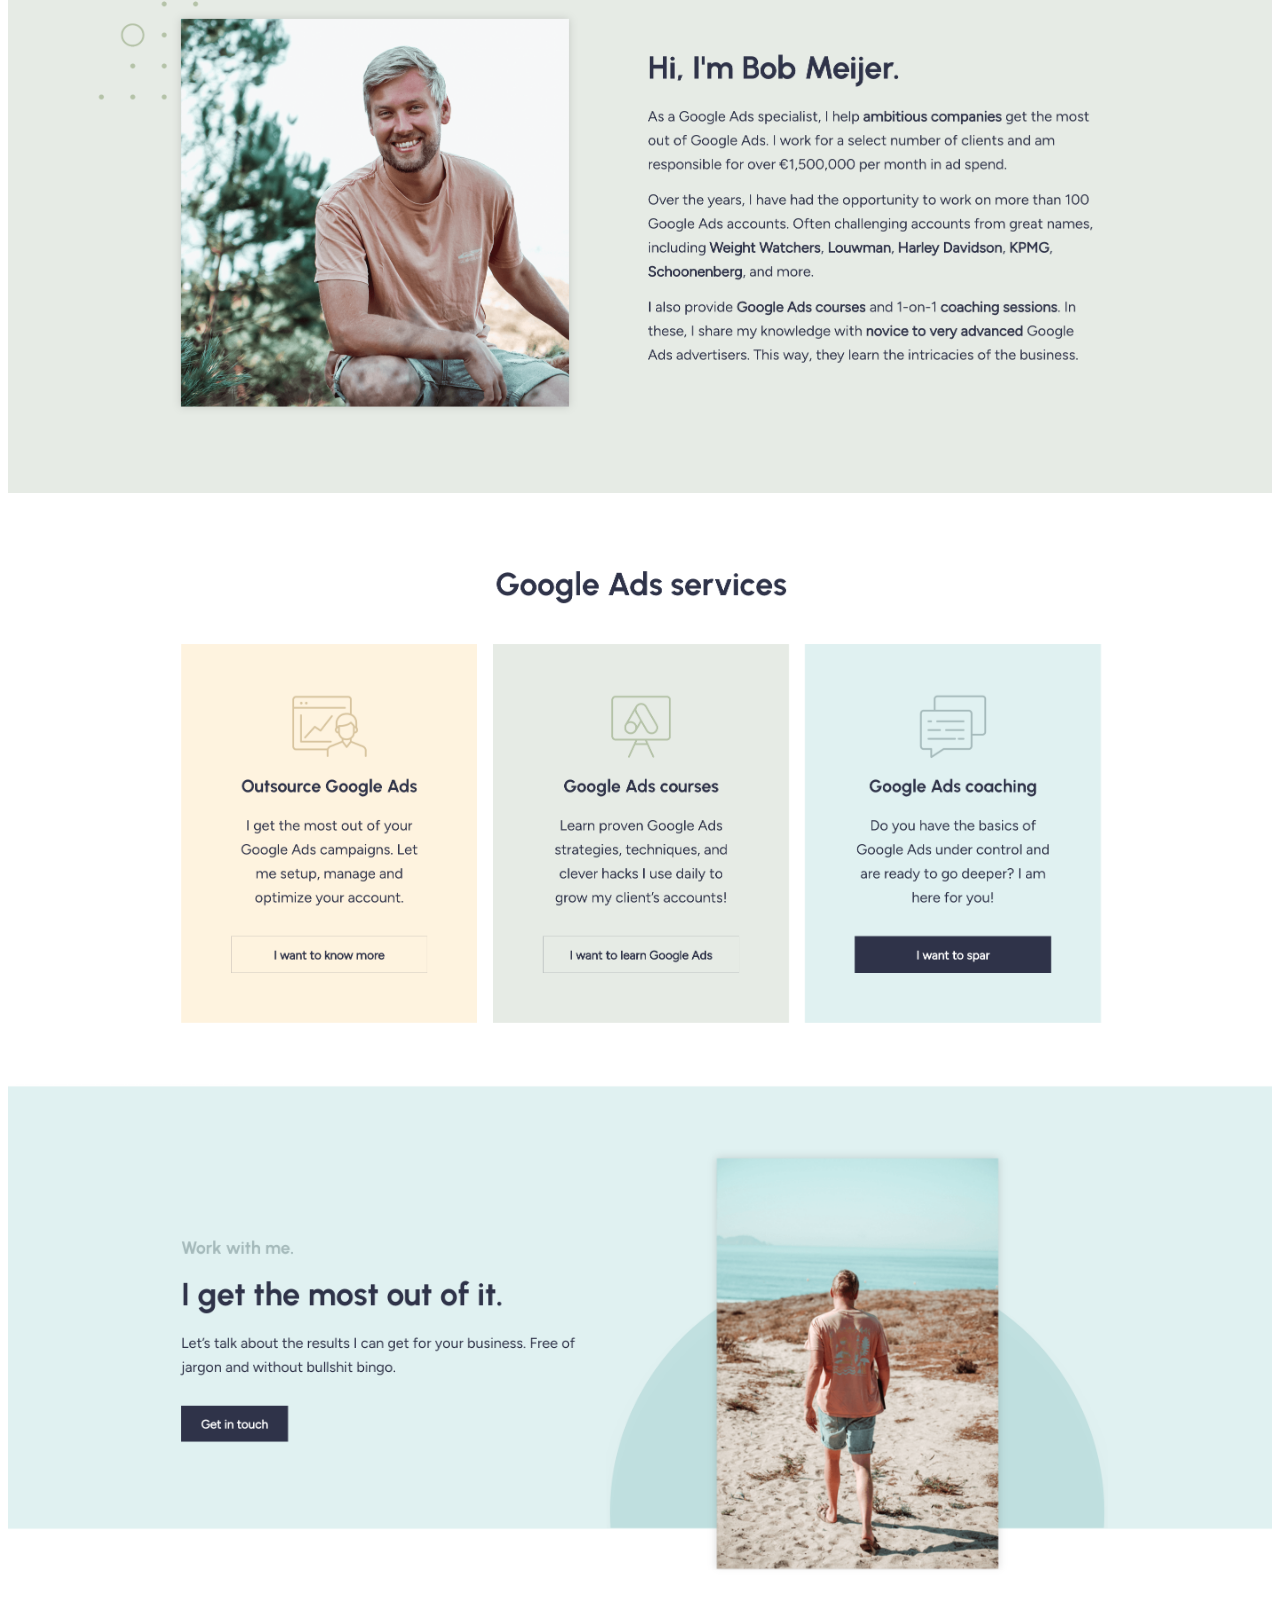
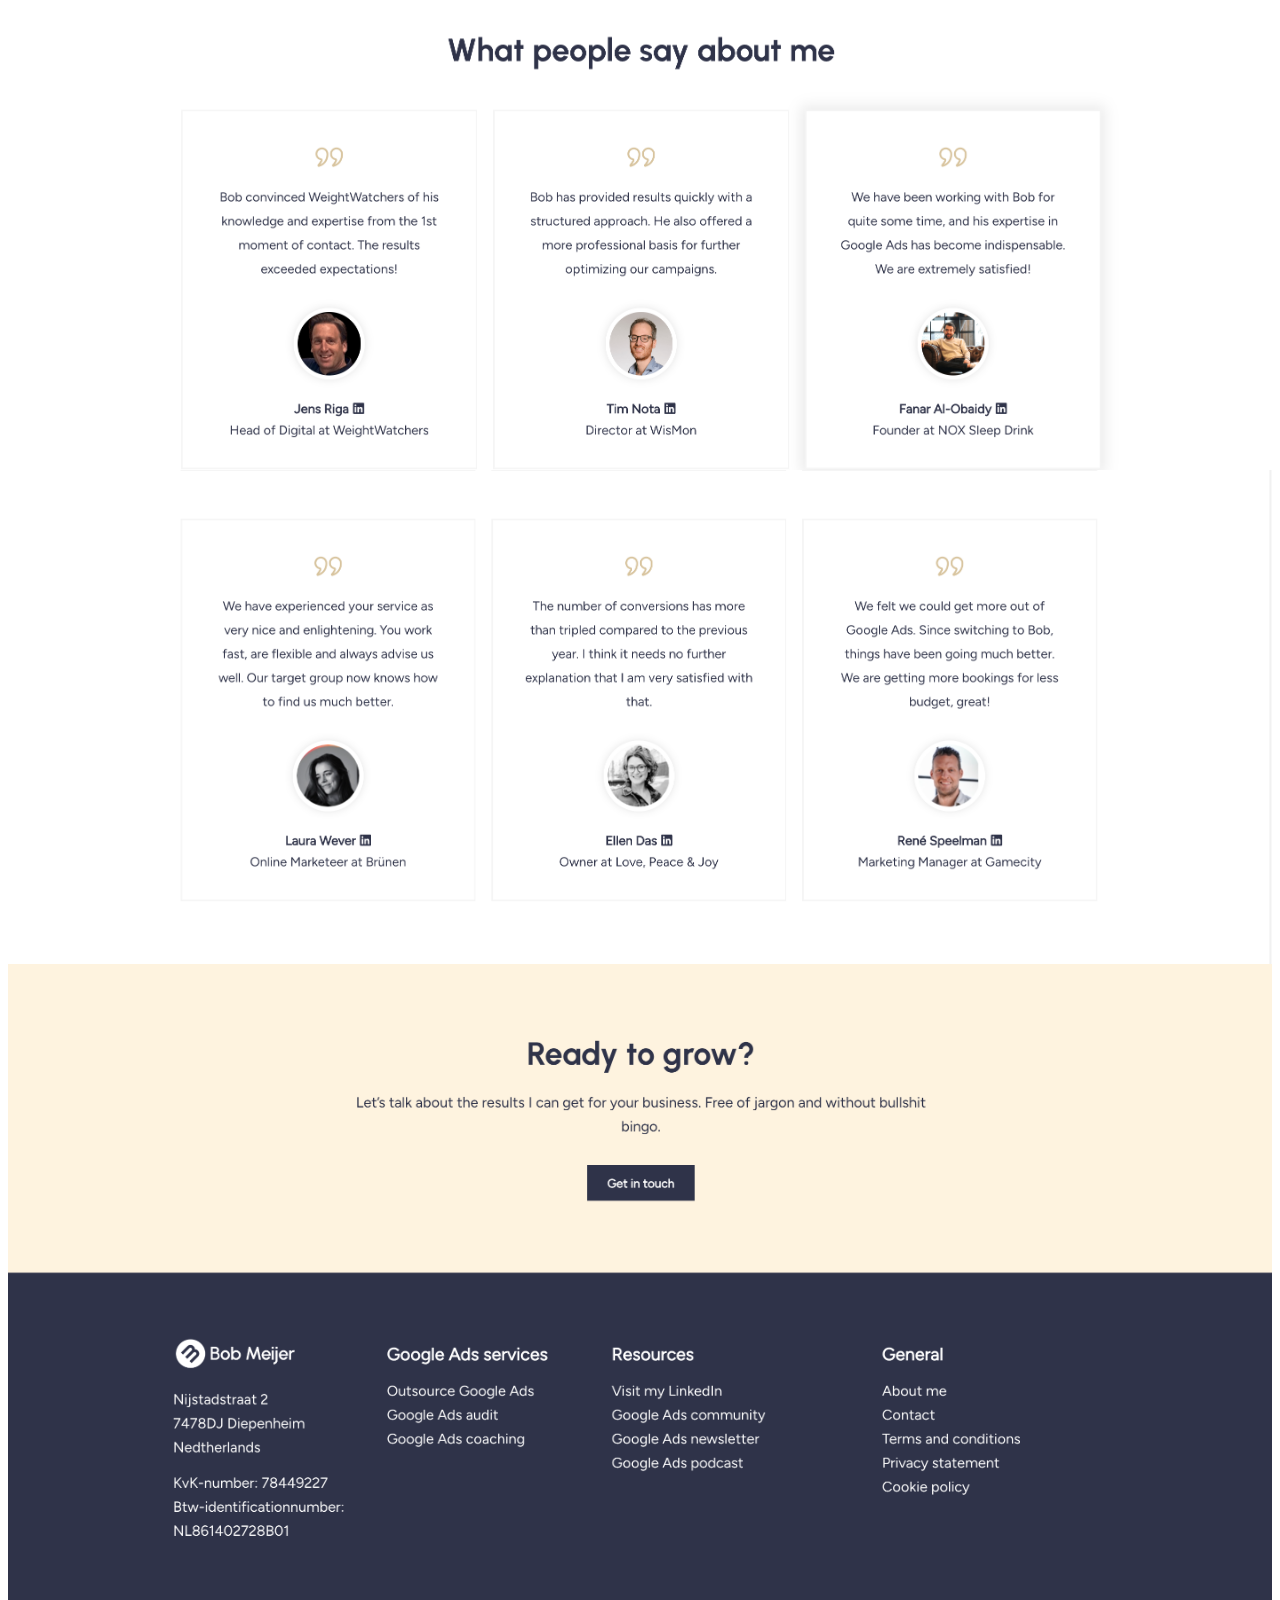
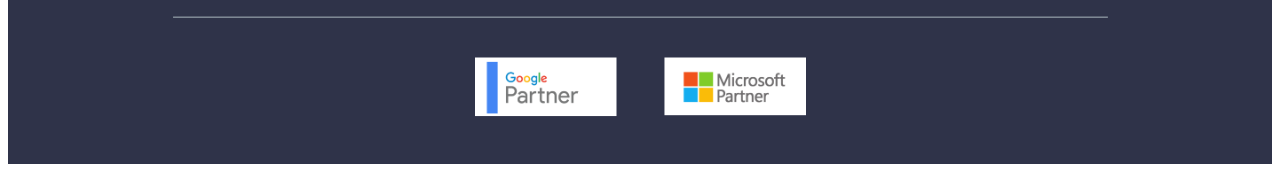
==== commit da78d694: "final commit" ====
--- a/css-battle/index.html
+++ b/css-battle/index.html
@@ -18,7 +18,7 @@
         </ul>
     </div>
     <hr>
-    <div class="grid" data-aos="fade-up"  data-aos-offset="300"
+    <div class="grid" data-aos="fade-up"  data-aos-offset="0"
     data-aos-easing="ease-in-sine">
         <div class="grid-item">
             <a href="./Assets/Cards/card1-asset.zip" download>
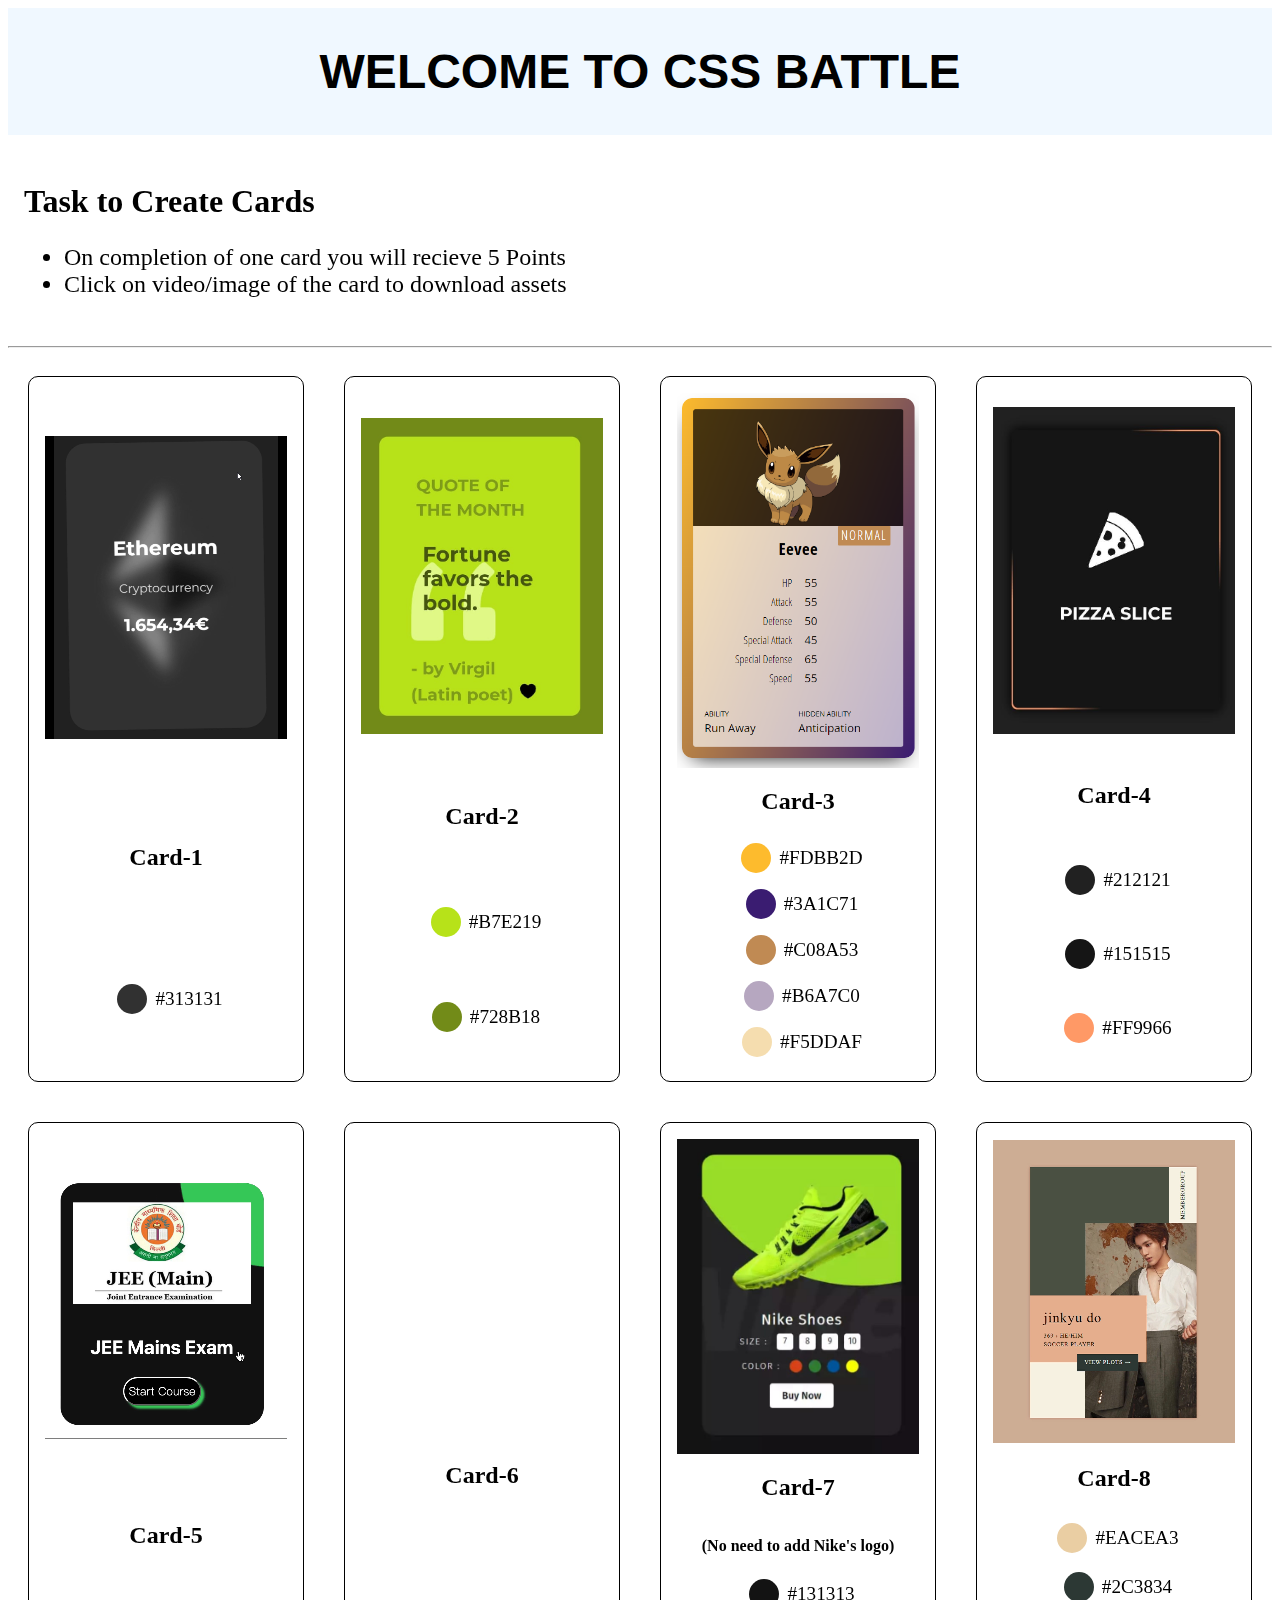
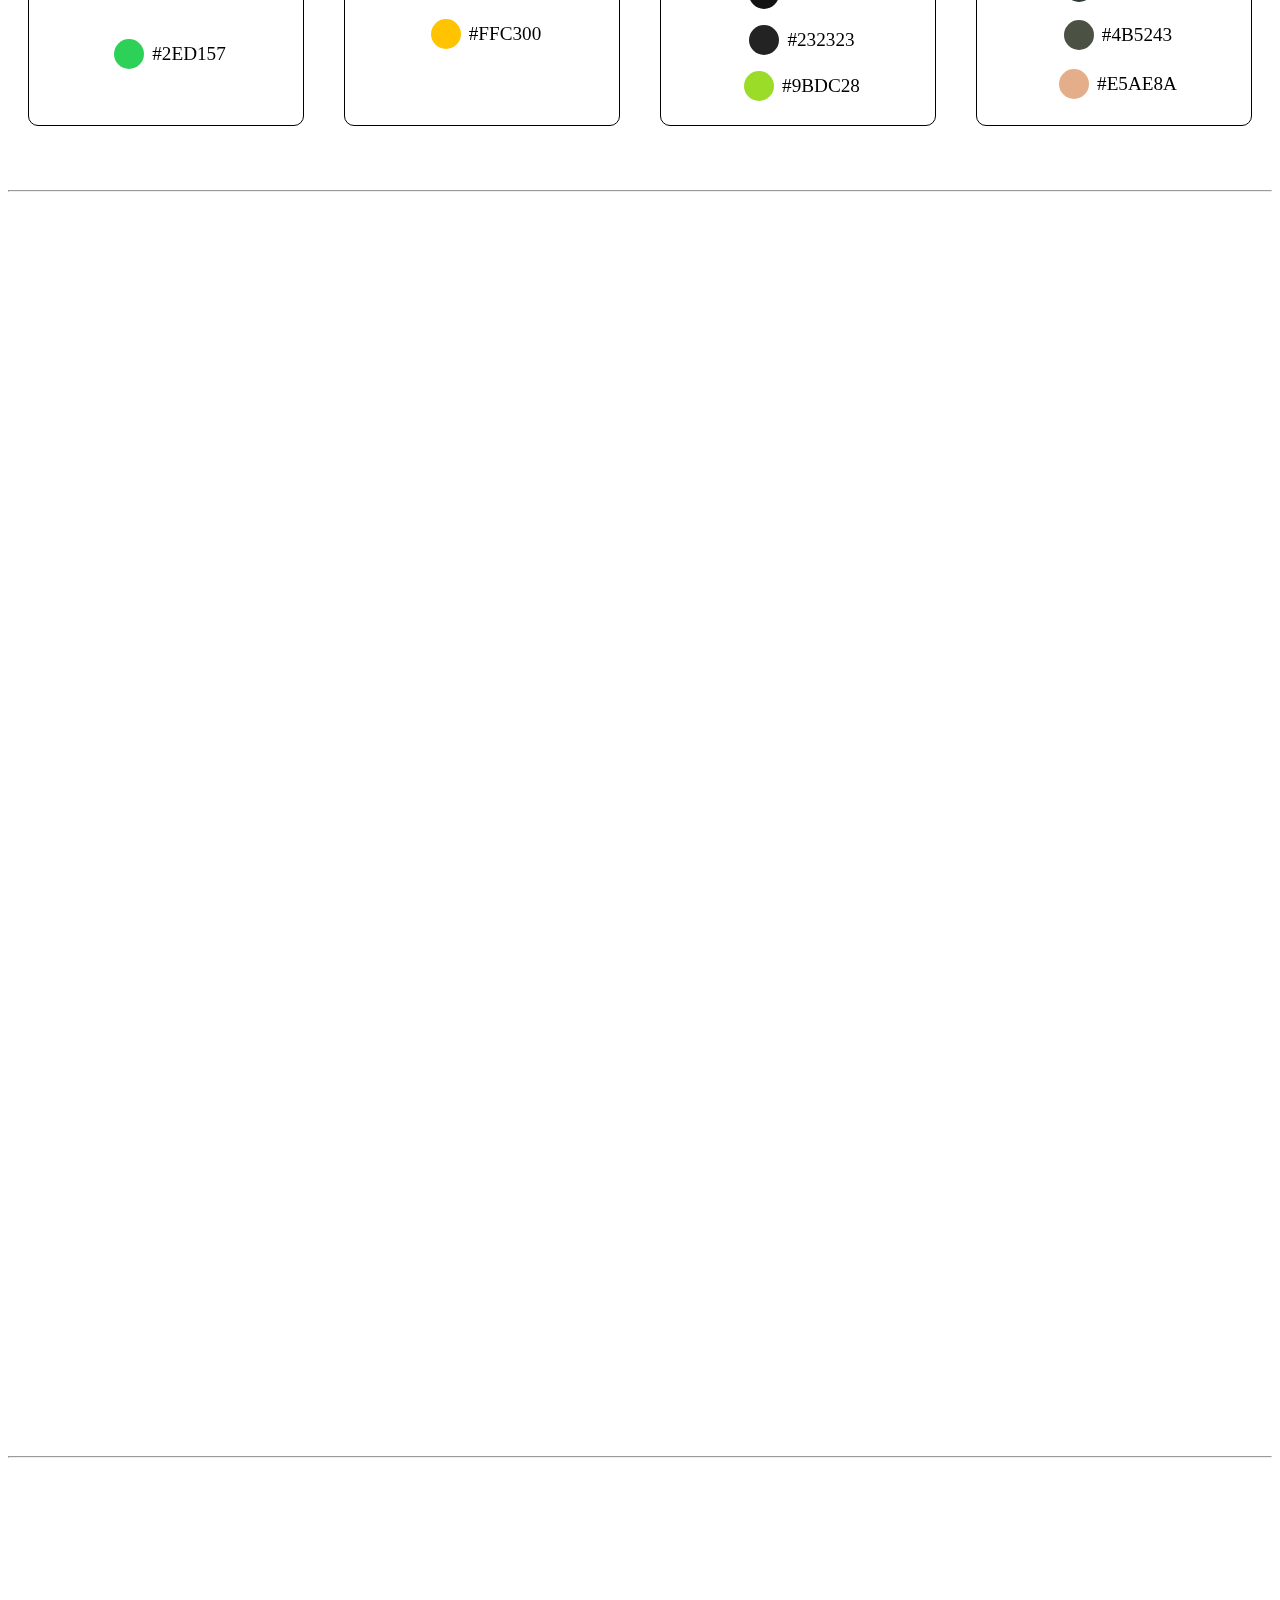
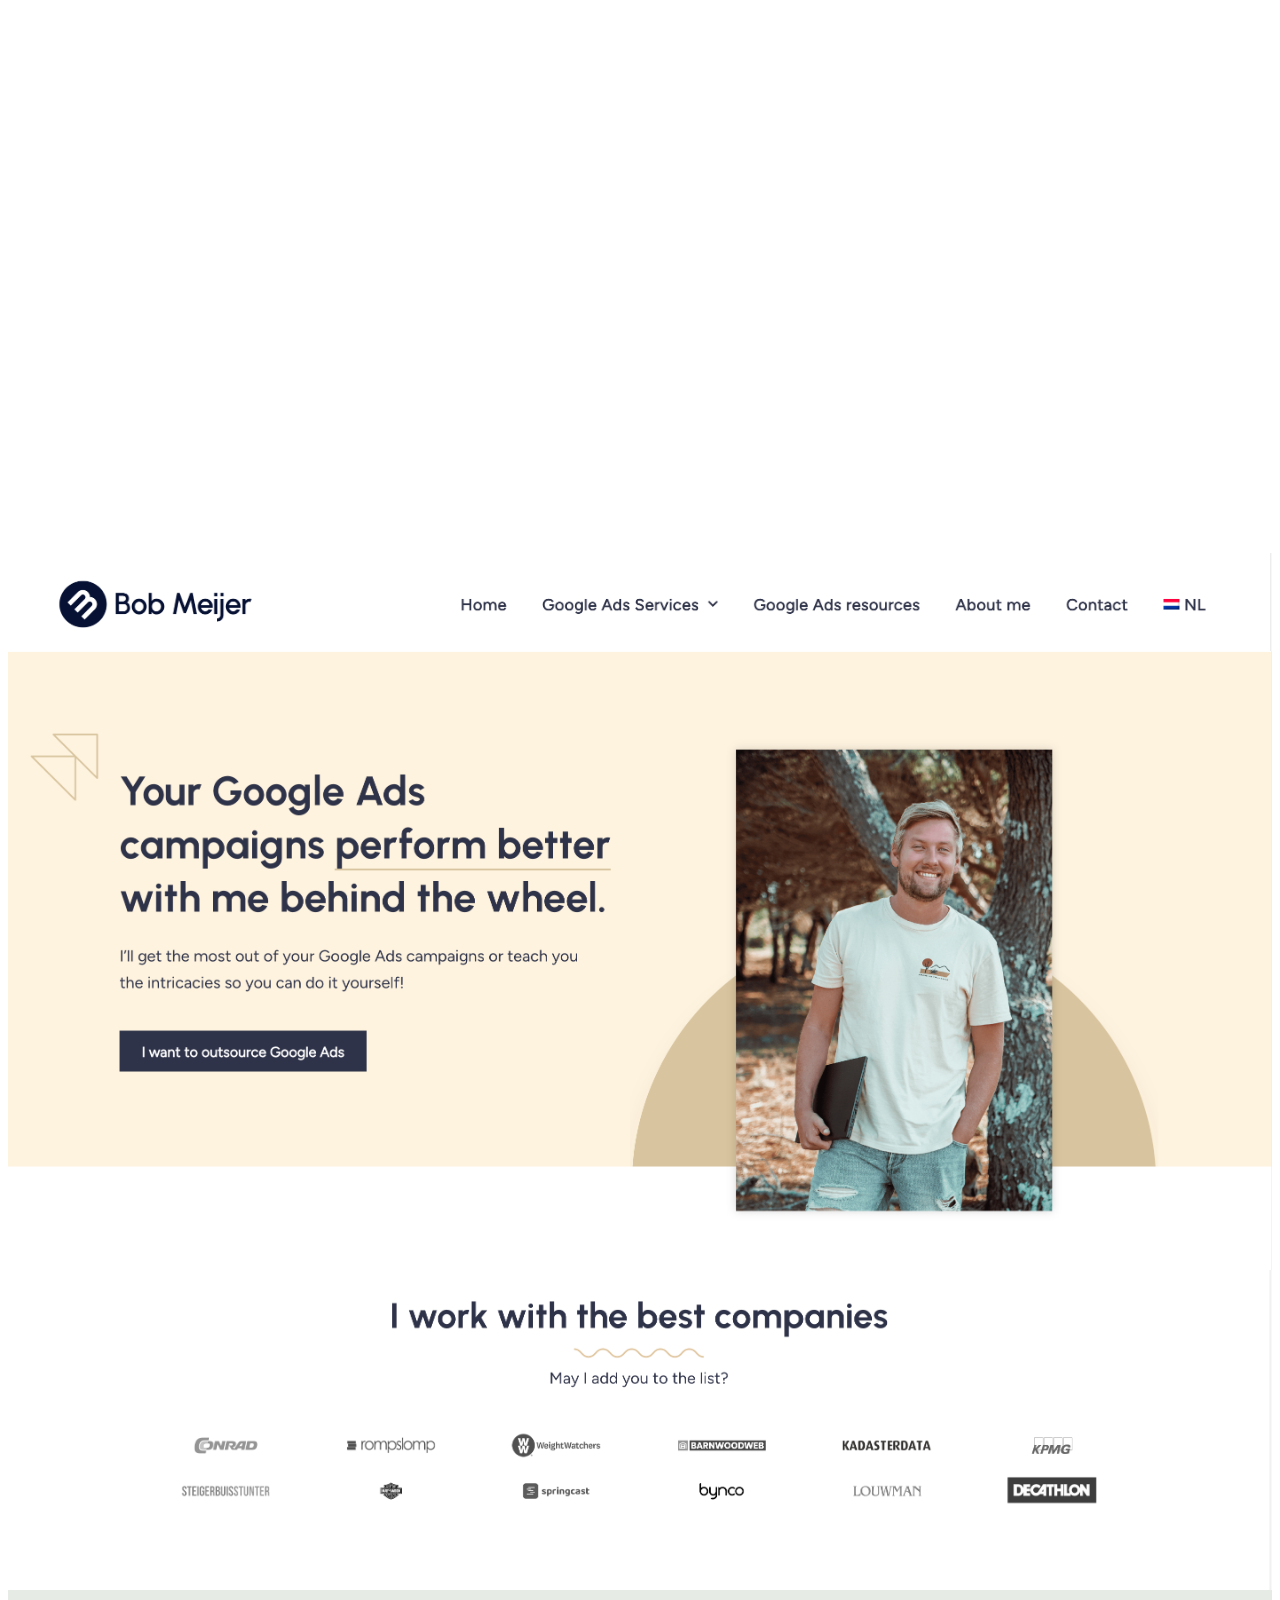
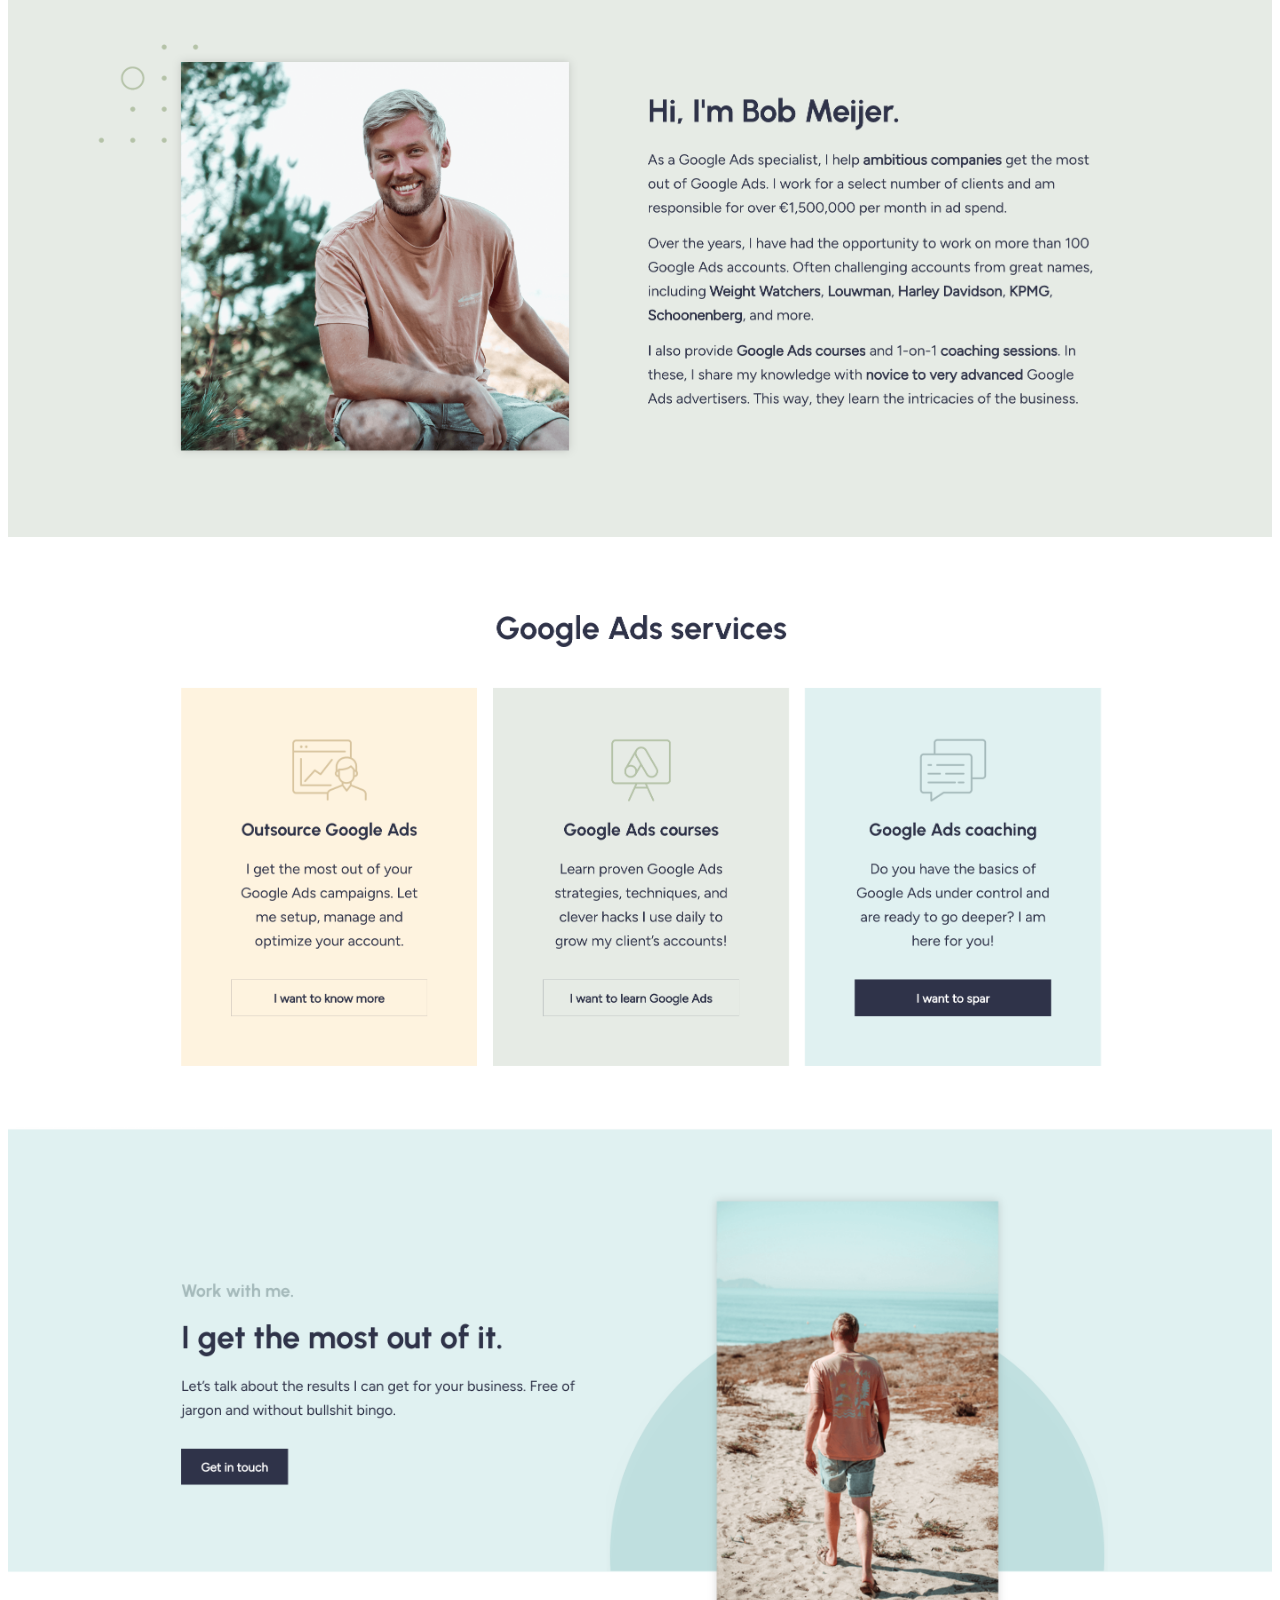
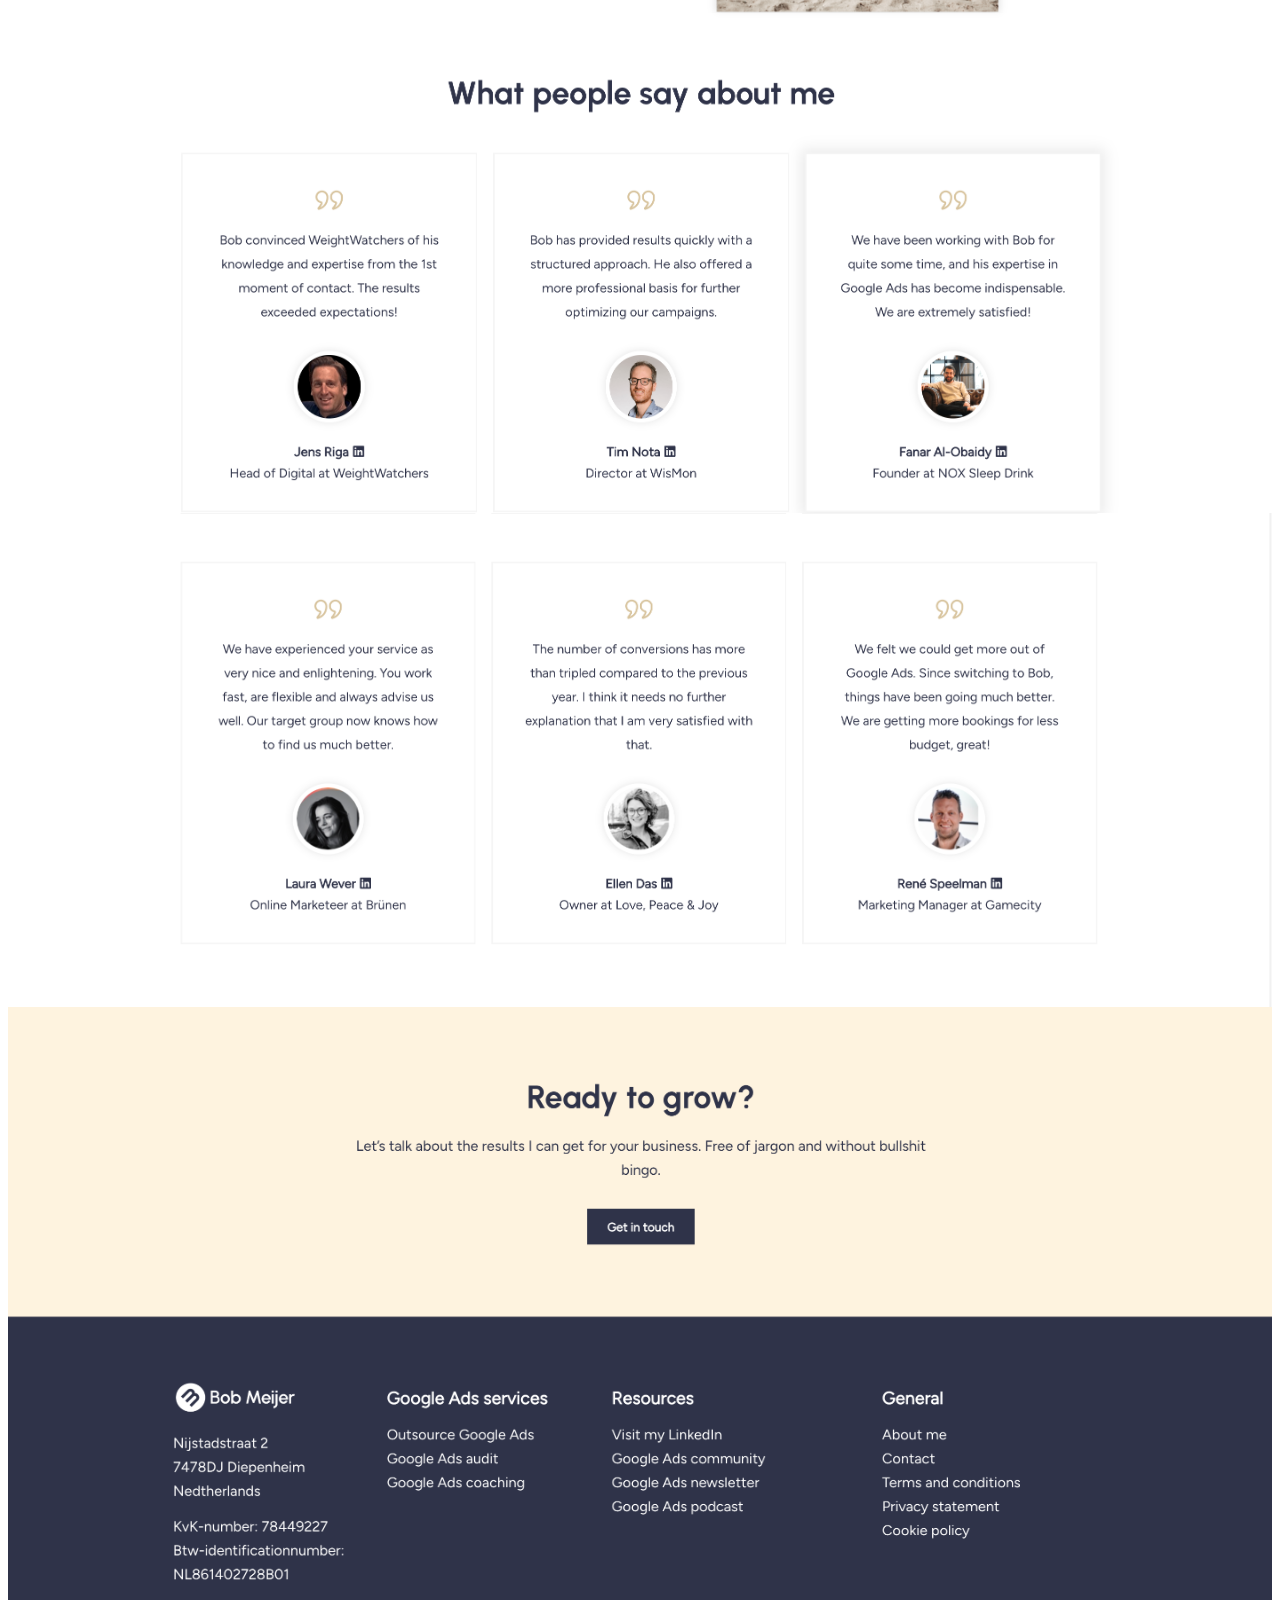
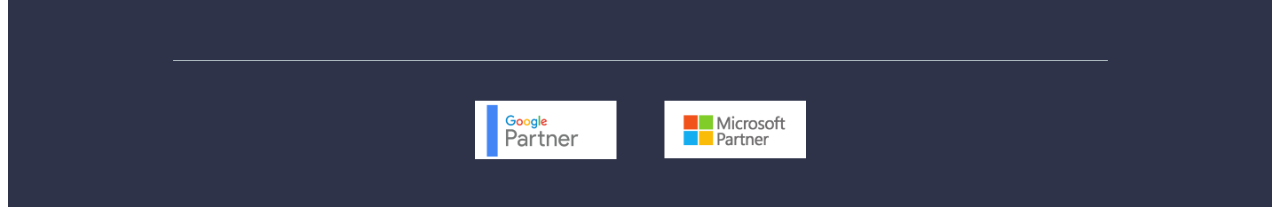
==== commit 6be89d9e: "final commit" ====
--- a/css-battle/index.html
+++ b/css-battle/index.html
@@ -113,6 +113,7 @@
                 <img class="image" src="./Assets/Cards/videos/card7.jpeg"></img>
             </a>
             <h2>Card-7</h2>
+            <p><b>(No need to add Nike's logo)</b></p>
             <div class="color">
                <span class="card-color" style="background-color: #131313;"></span>
                 <span style="font-size: larger;">#131313</span>
@@ -201,6 +202,7 @@
 			<li>change:- the logo with our programing club's logo ( *in asset folder logo.jpeg )</li>
 			<li>change:- "Bob Meijer" with "Programing Club"</li>
 			<li>change:- netherlands's flag with India's flag also name</li>
+            <li style="color: red;">dummy text will be allowed</li>
 		</ul>
         <div>
             <a href="./Assets/Landing-page/assets.zip" download class="download">Download assets</a>
@@ -208,19 +210,19 @@
 	</div>
 	<div id="color-palate" data-aos="fade-up"  data-aos-offset="0"
     data-aos-easing="ease-in-sine">
-			<div class="color-block" color="#2F3349;" style="--color : #2F3349;"></div>
-			<div class="color-block" color="#54595F;" style="--color : #54595F;"></div>
-			<div class="color-block" color="#2F3349;" style="--color : #2F3349;"></div>
-			<div class="color-block" color="#2F3349;" style="--color : #2F3349;"></div>
-			<div class="color-block" color="#E0F1F1;" style="--color : #E0F1F1;"></div>
-			<div class="color-block" color="#E6EBE4;" style="--color : #E6EBE4;"></div>
-			<div class="color-block" color="#FEF3DF;" style="--color : #FEF3DF;"></div>
-			<div class="color-block" color="#D7C49E;" style="--color : #D7C49E;"></div>
-			<div class="color-block" color="#BBCF9B;" style="--color : #BBCF9B;"></div>
-			<div class="color-block" color="#A5BABB;" style="--color : #A5BABB;"></div>
-			<div class="color-block" color="#171931;" style="--color : #171931;"></div>
-			<div class="color-block" color="#FFFFFF;" style="--color : #FFFFFF;"></div>
-			<div class="color-block" color="#F5F5F5;" style="--color : #F5F5F5;"></div>
+			<div class="color-block" color="#2F3349" style="--color : #2F3349;margin-inline:auto;"></div>
+			<div class="color-block" color="#54595F" style="--color : #54595F;margin-inline:auto;"></div>
+			<div class="color-block" color="#2F3349" style="--color : #2F3349;margin-inline:auto;"></div>
+			<div class="color-block" color="#2F3349" style="--color : #2F3349;margin-inline:auto;"></div>
+			<div class="color-block" color="#E0F1F1" style="--color : #E0F1F1;margin-inline:auto;"></div>
+			<div class="color-block" color="#E6EBE4" style="--color : #E6EBE4;margin-inline:auto;"></div>
+			<div class="color-block" color="#FEF3DF" style="--color : #FEF3DF;margin-inline:auto;"></div>
+			<div class="color-block" color="#D7C49E" style="--color : #D7C49E;margin-inline:auto;"></div>
+			<div class="color-block" color="#BBCF9B" style="--color : #BBCF9B;margin-inline:auto;"></div>
+			<div class="color-block" color="#A5BABB" style="--color : #A5BABB;margin-inline:auto;"></div>
+			<div class="color-block" color="#171931" style="--color : #171931;margin-inline:auto;"></div>
+			<div class="color-block" color="#FFFFFF" style="--color : #FFFFFF;margin-inline:auto;"></div>
+			<div class="color-block" color="#F5F5F5" style="--color : #F5F5F5;margin-inline:auto;"></div>
 	</div>
     <br>
     <br>
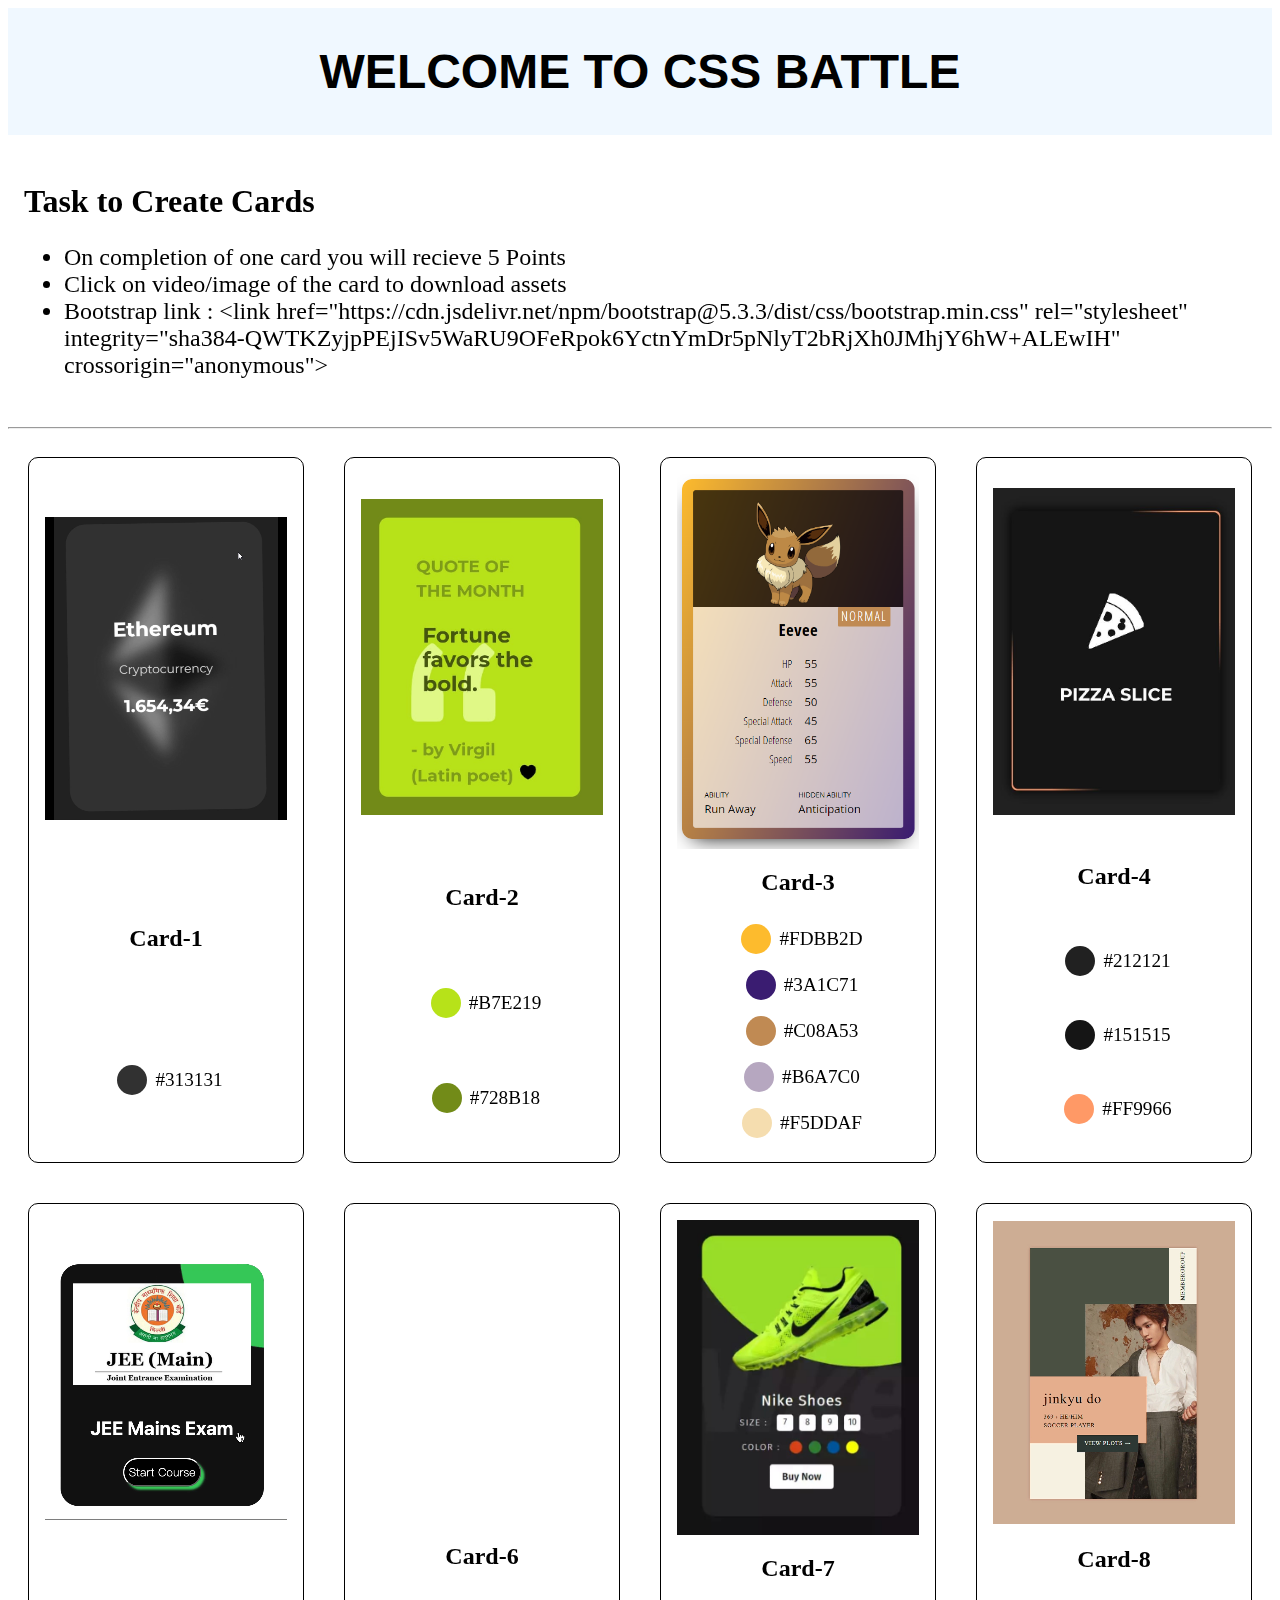
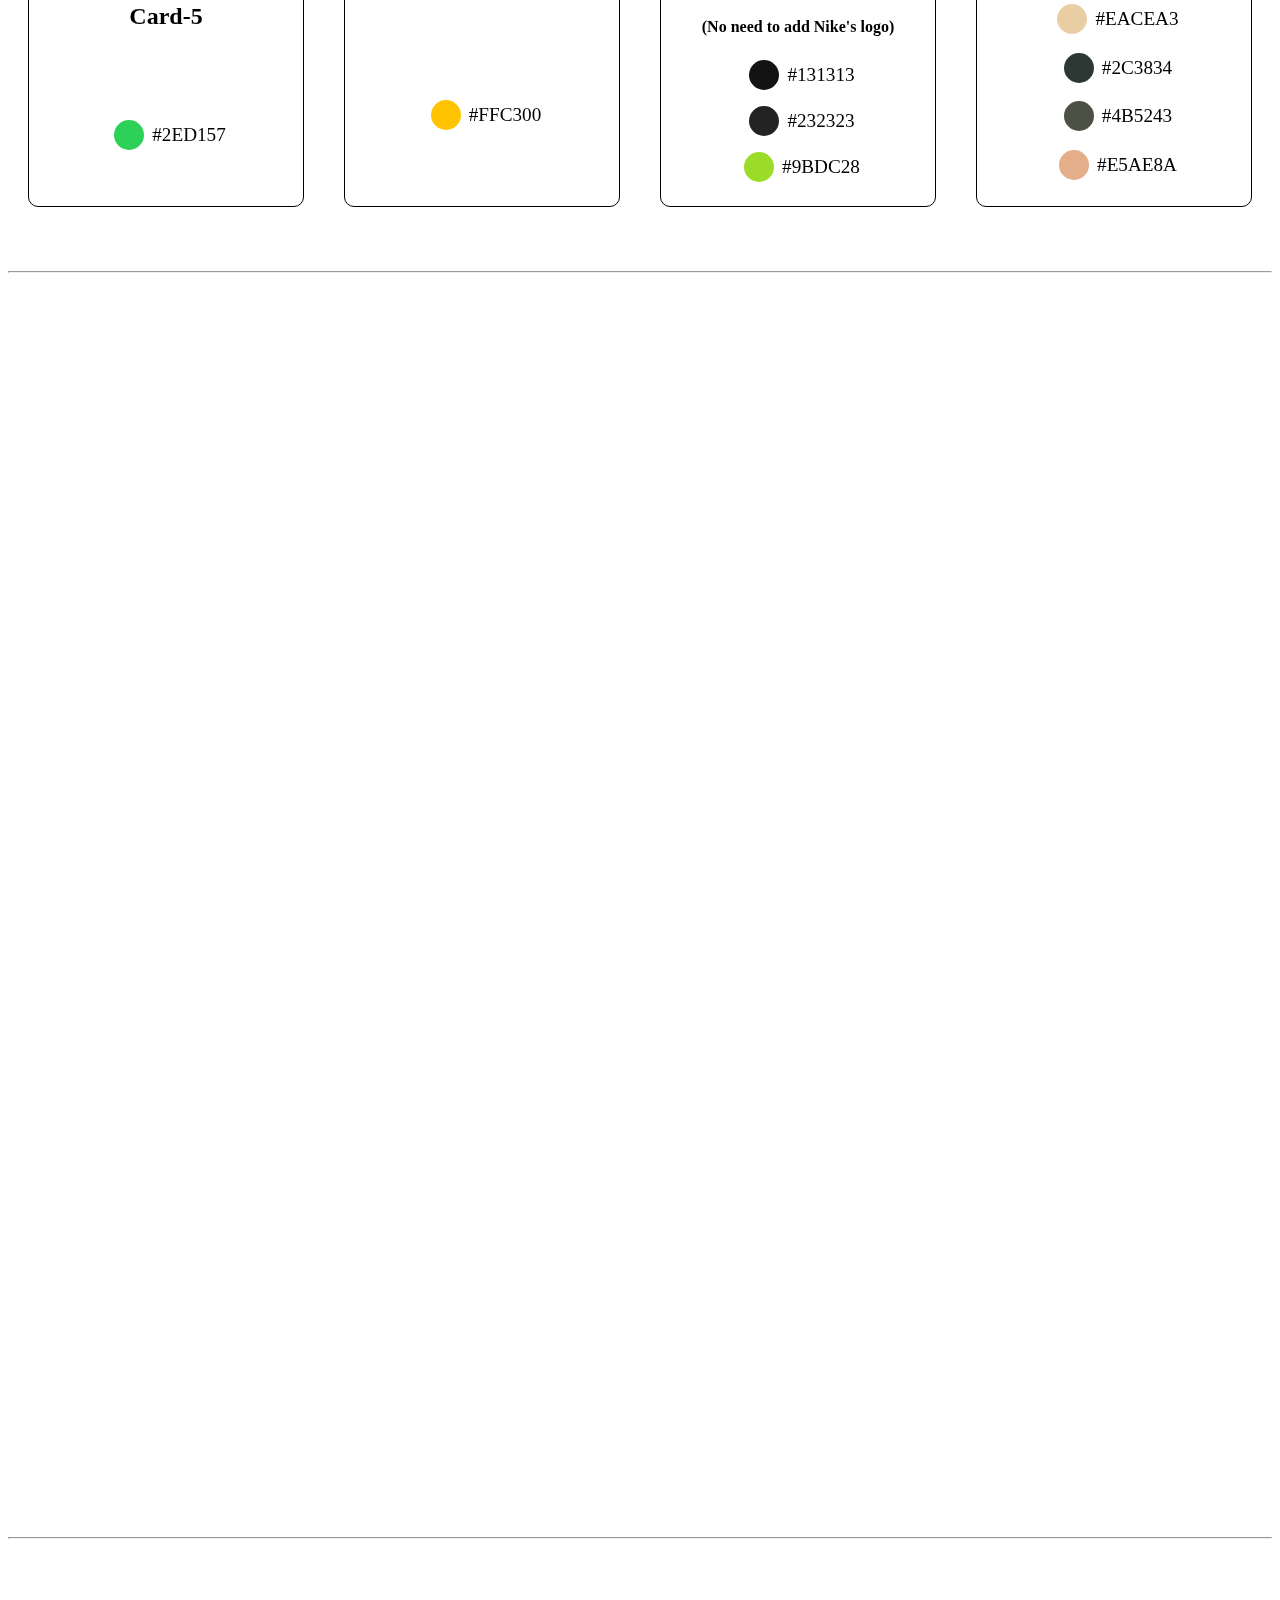
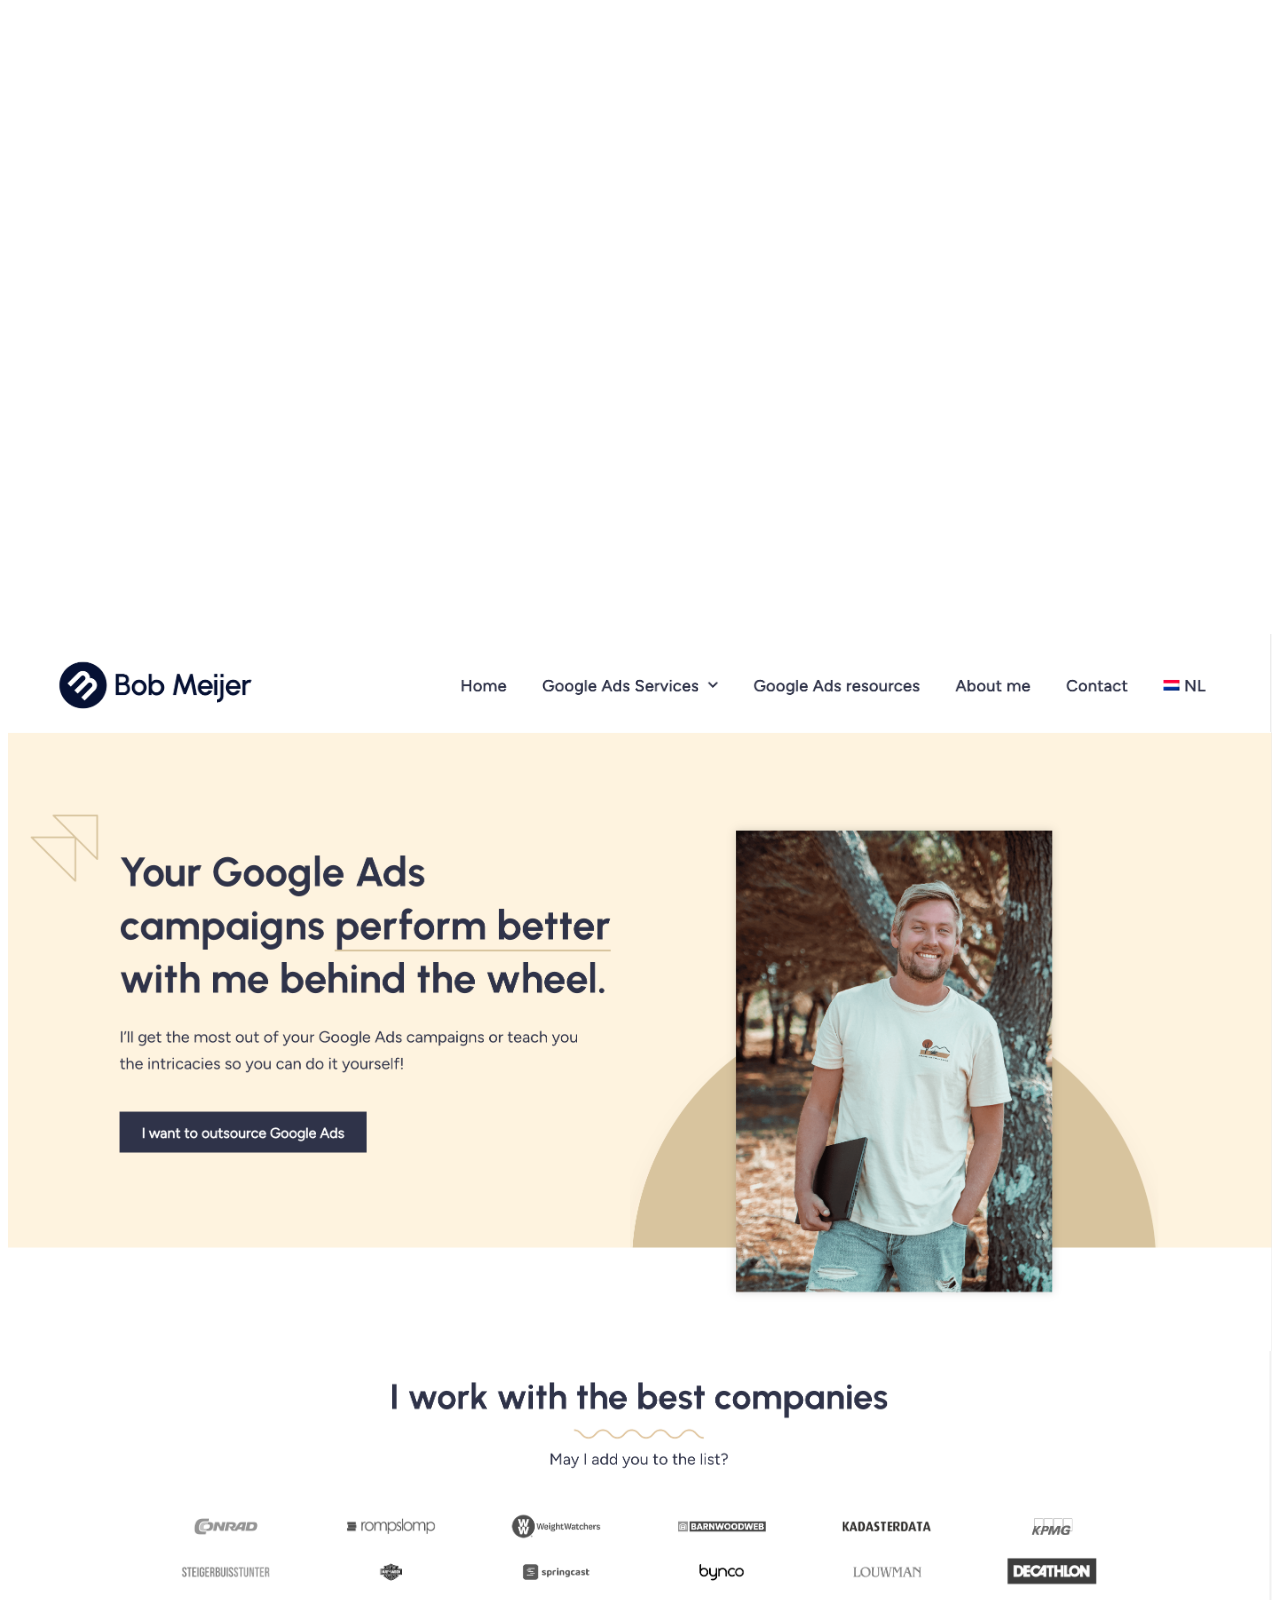
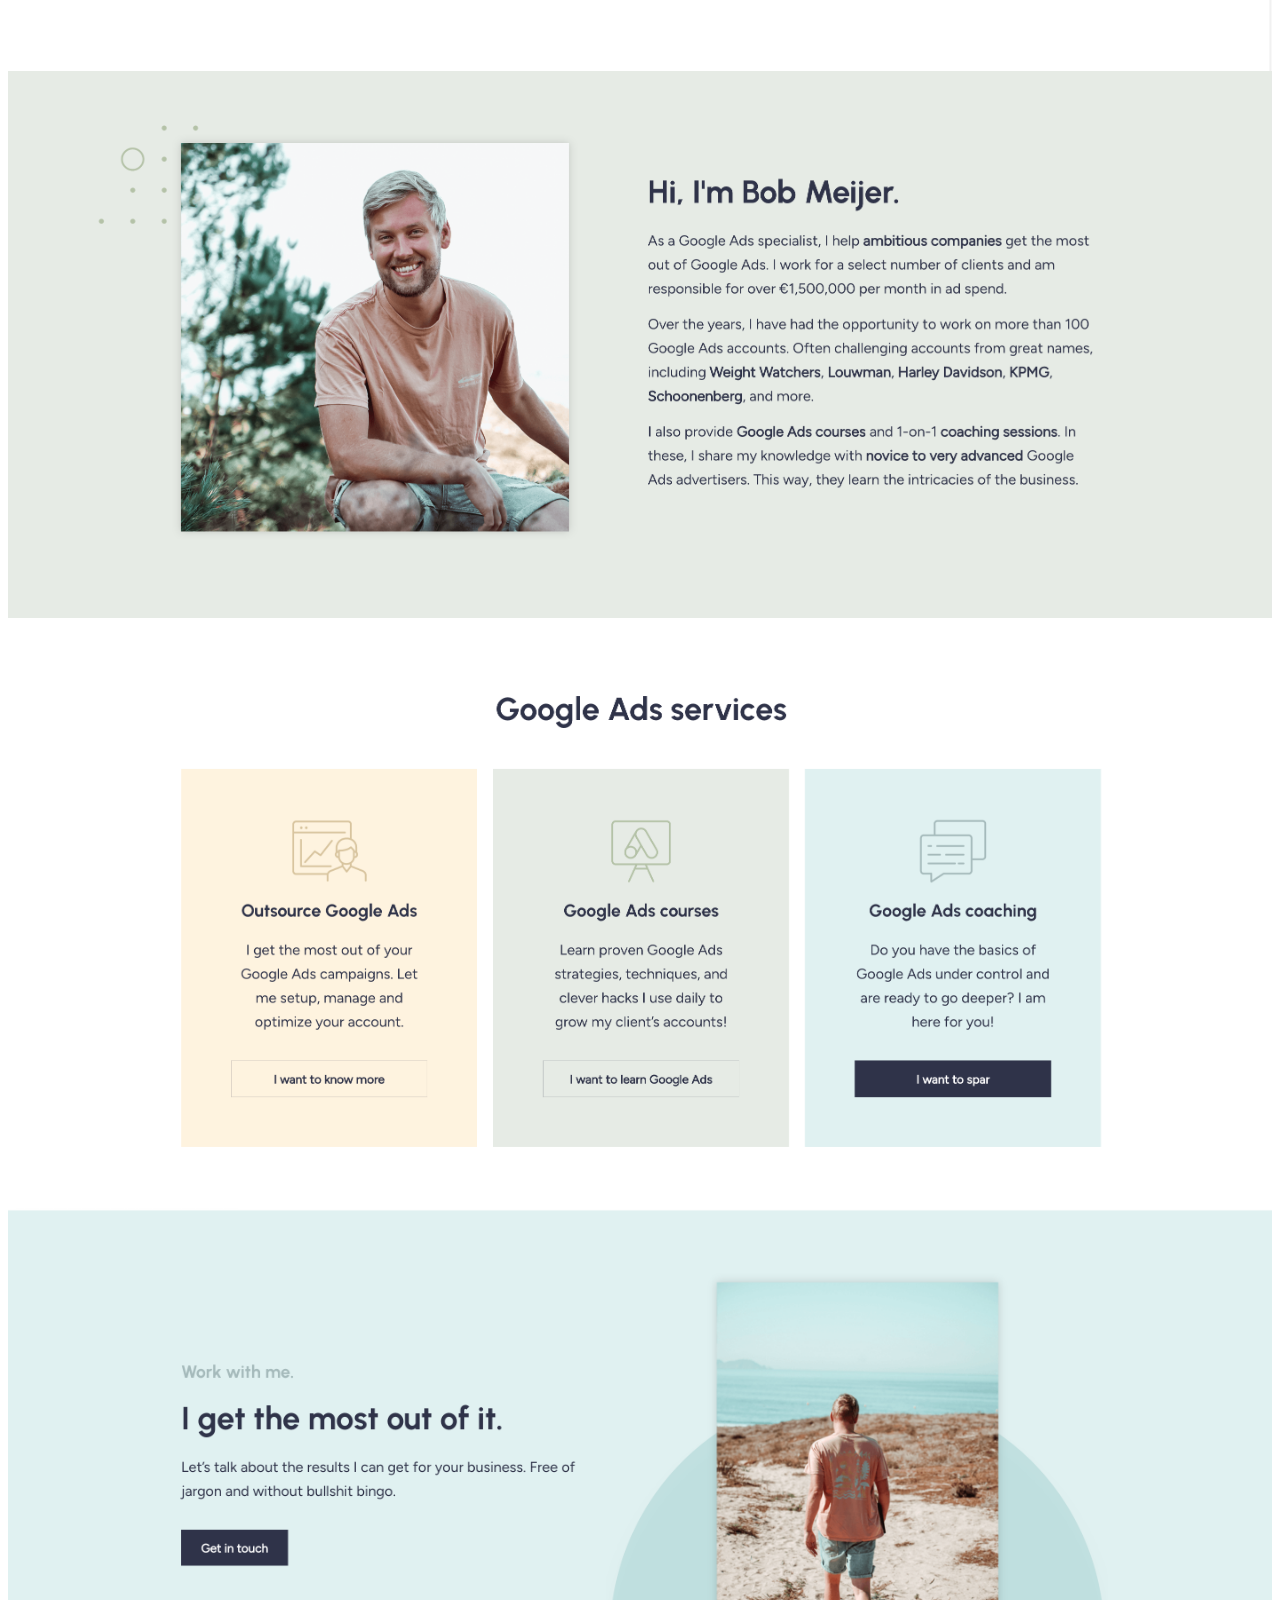
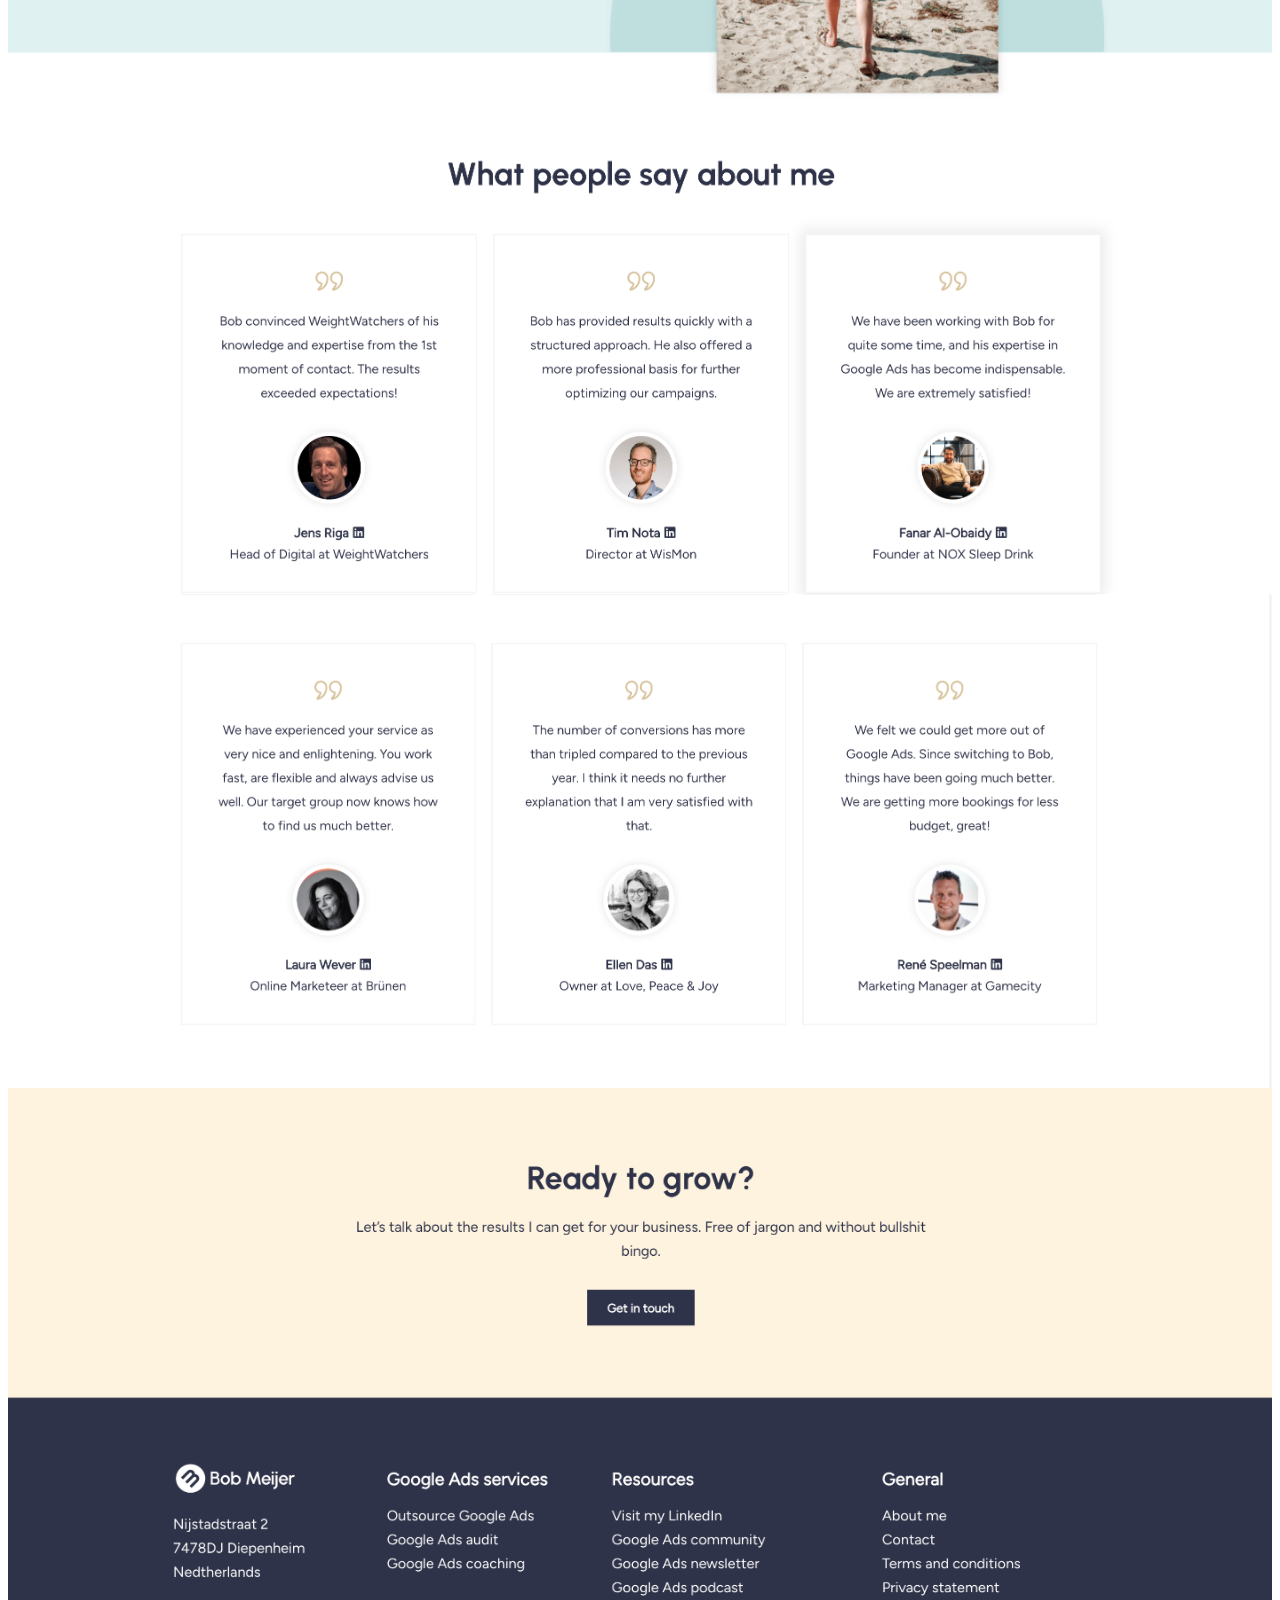
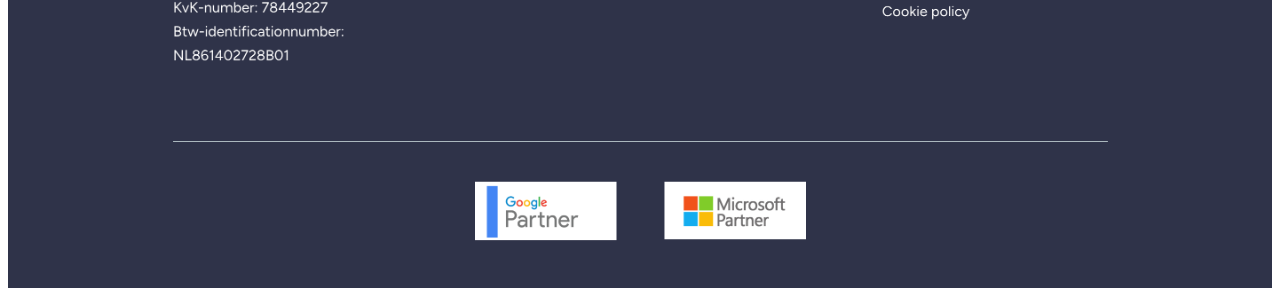
==== commit b78e2959: "Done" ====
--- a/css-battle/index.html
+++ b/css-battle/index.html
@@ -15,6 +15,7 @@
         <ul>
             <li>On completion of one card you will recieve 5 Points</li>
             <li>Click on video/image of the card to download assets</li>
+            <li>Bootstrap link : <span class="cl"><span class="p">&lt;</span><span class="nt">link</span> <span class="na">href</span><span class="o">=</span><span class="s">"https://cdn.jsdelivr.net/npm/bootstrap@5.3.3/dist/css/bootstrap.min.css"</span> <span class="na">rel</span><span class="o">=</span><span class="s">"stylesheet"</span> <span class="na">integrity</span><span class="o">=</span><span class="s">"sha384-QWTKZyjpPEjISv5WaRU9OFeRpok6YctnYmDr5pNlyT2bRjXh0JMhjY6hW+ALEwIH"</span> <span class="na">crossorigin</span><span class="o">=</span><span class="s">"anonymous"</span><span class="p">&gt;</span></span></li>
         </ul>
     </div>
     <hr>
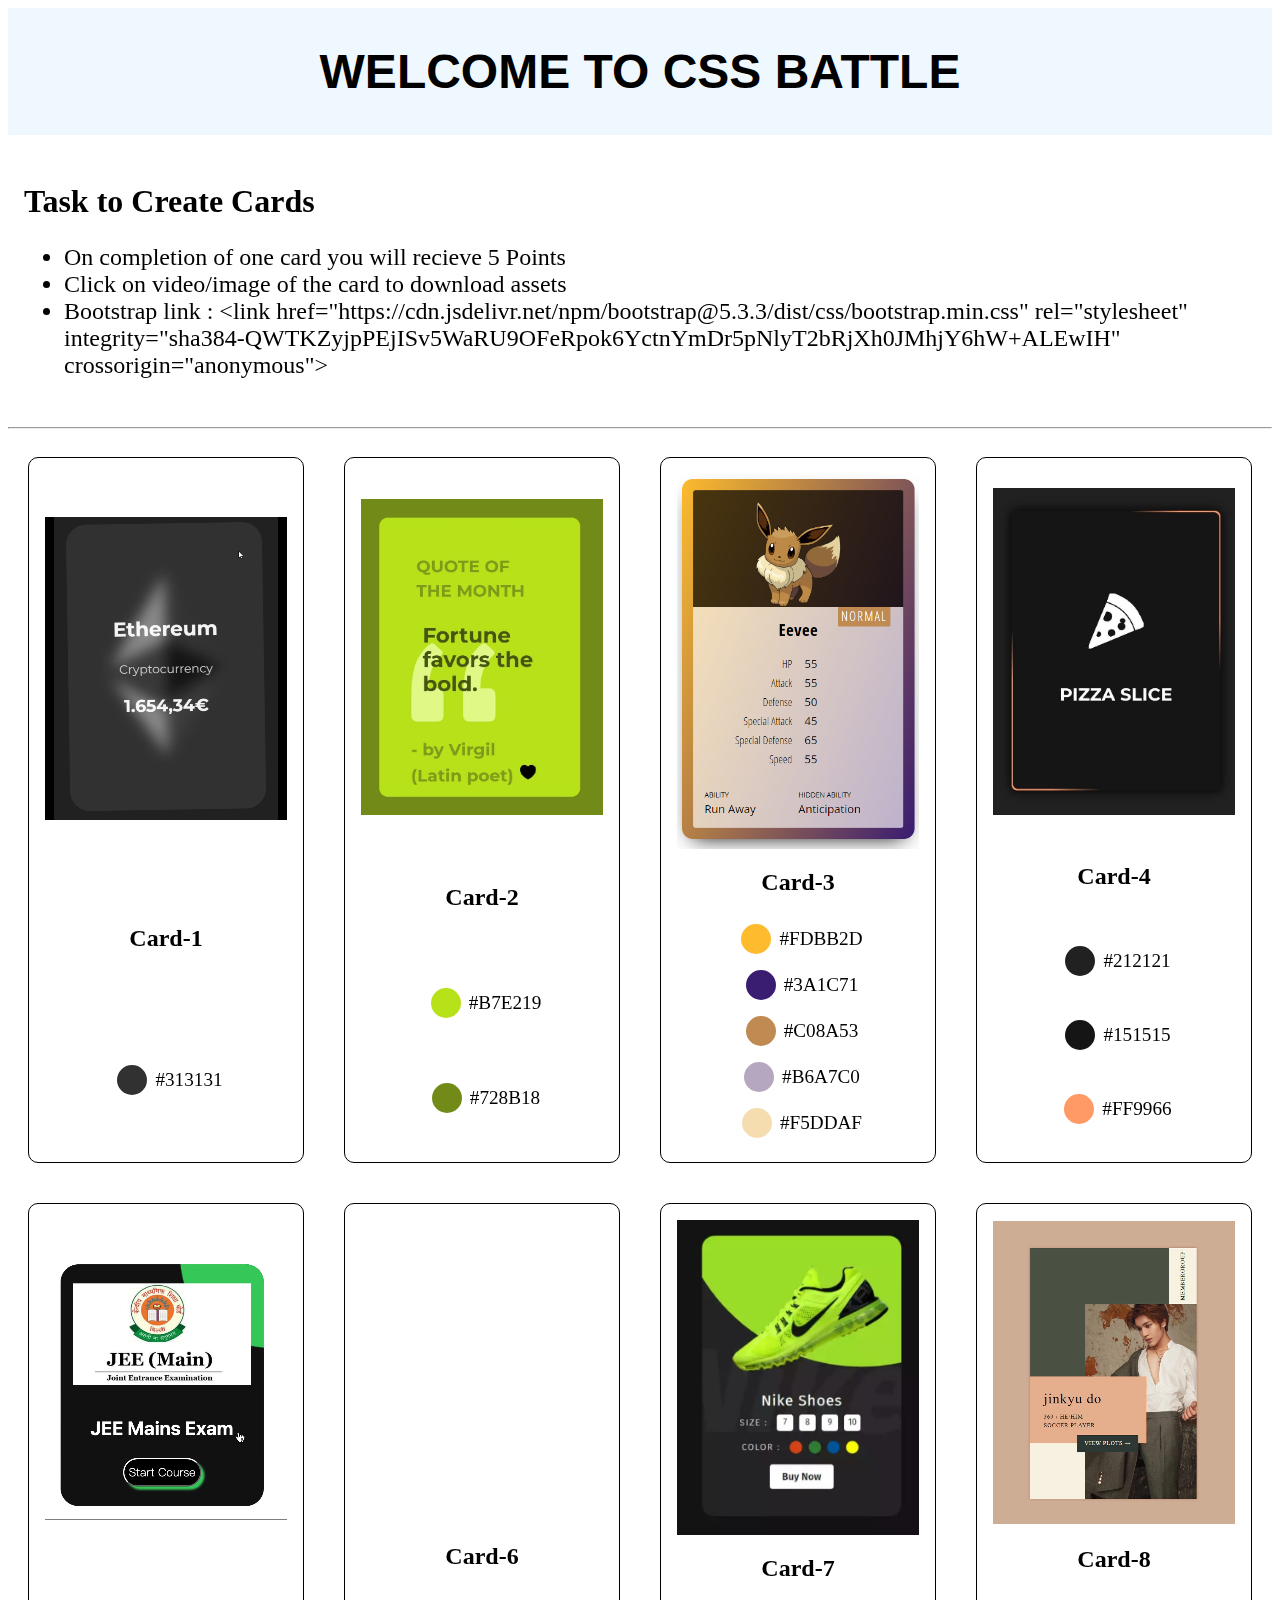
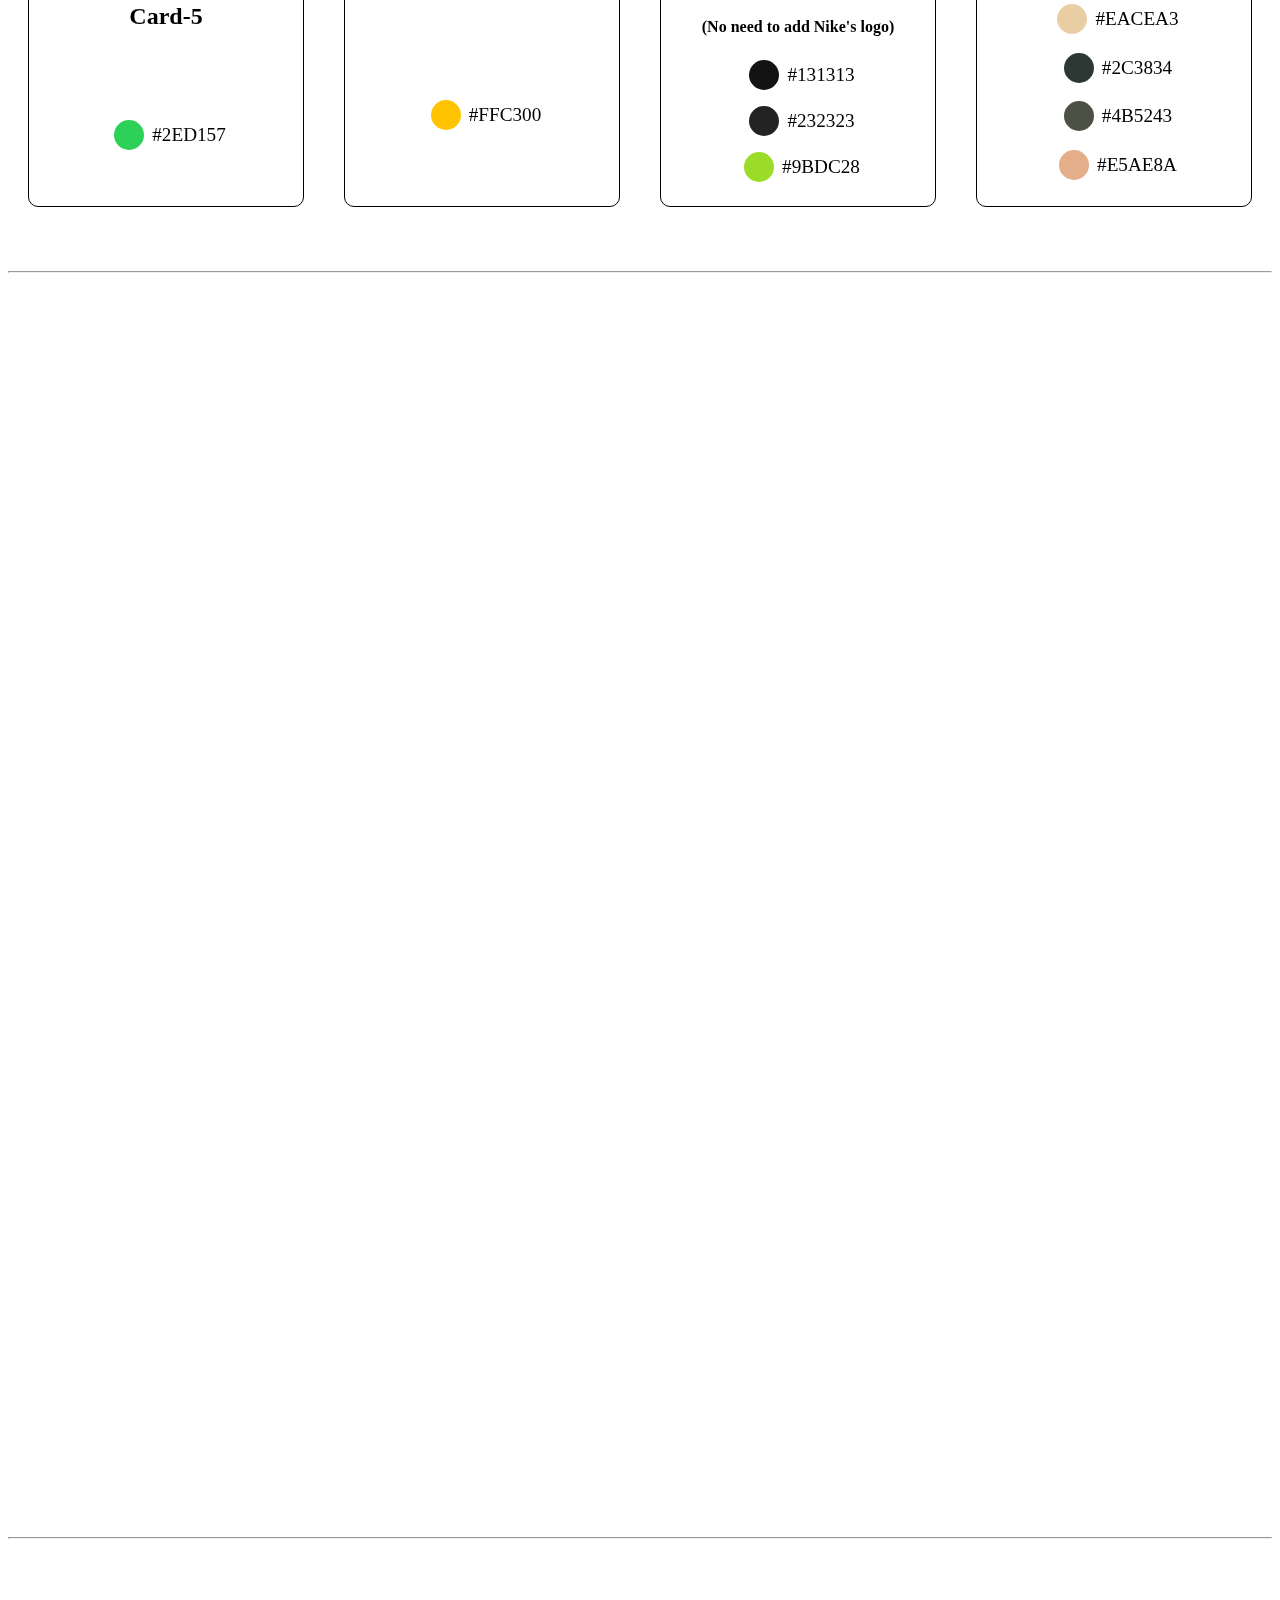
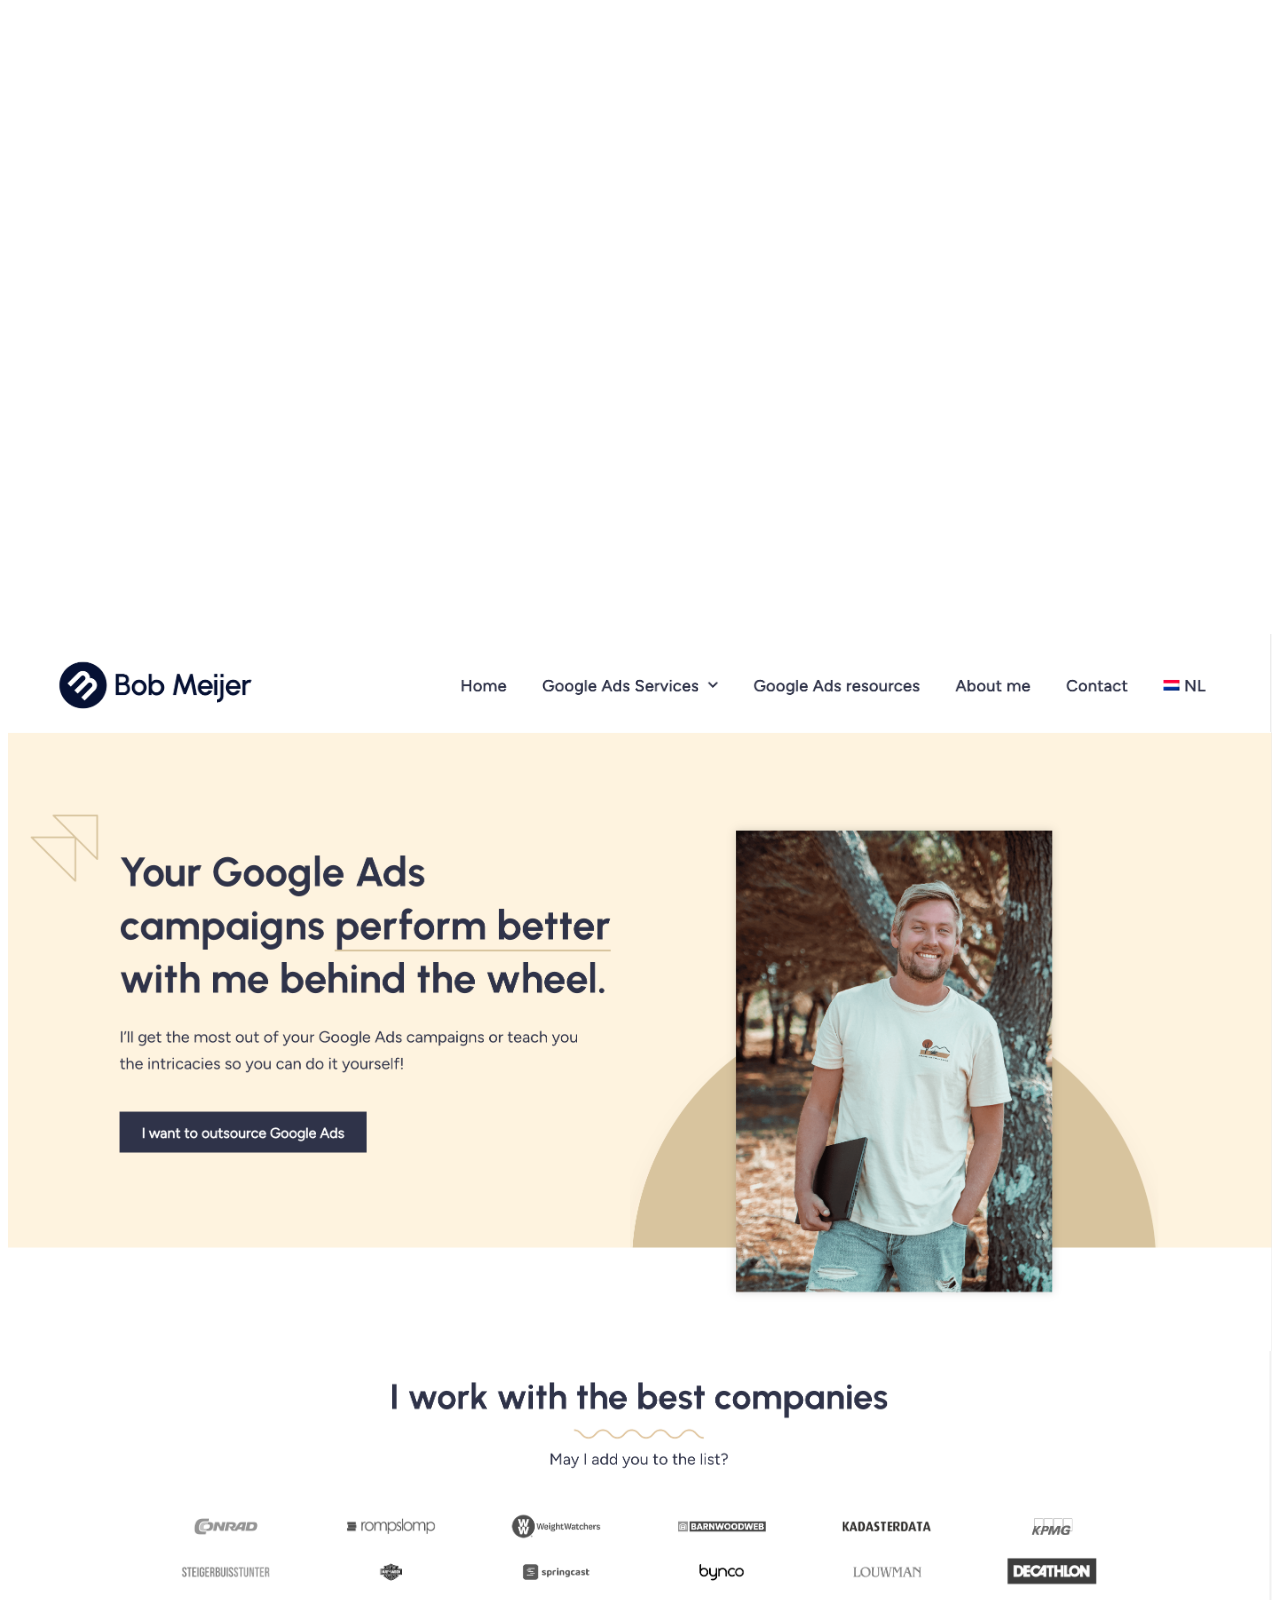
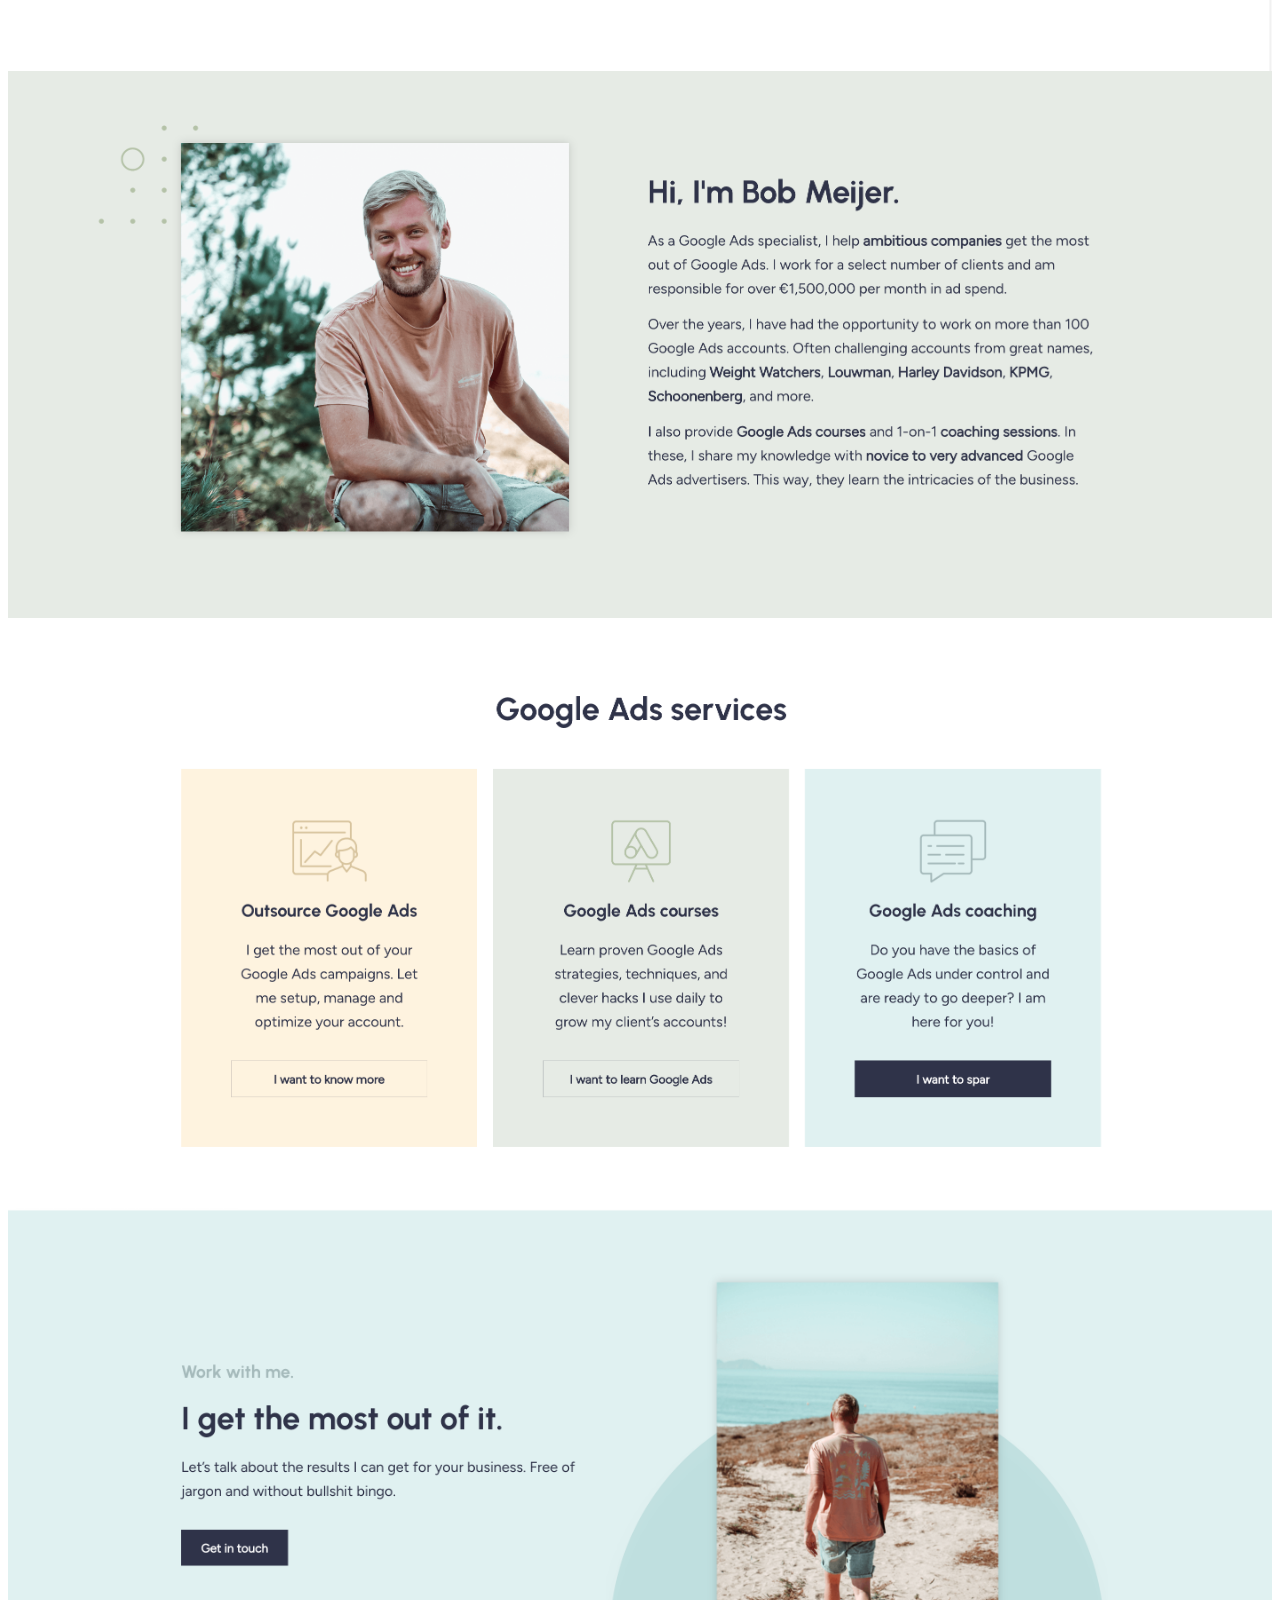
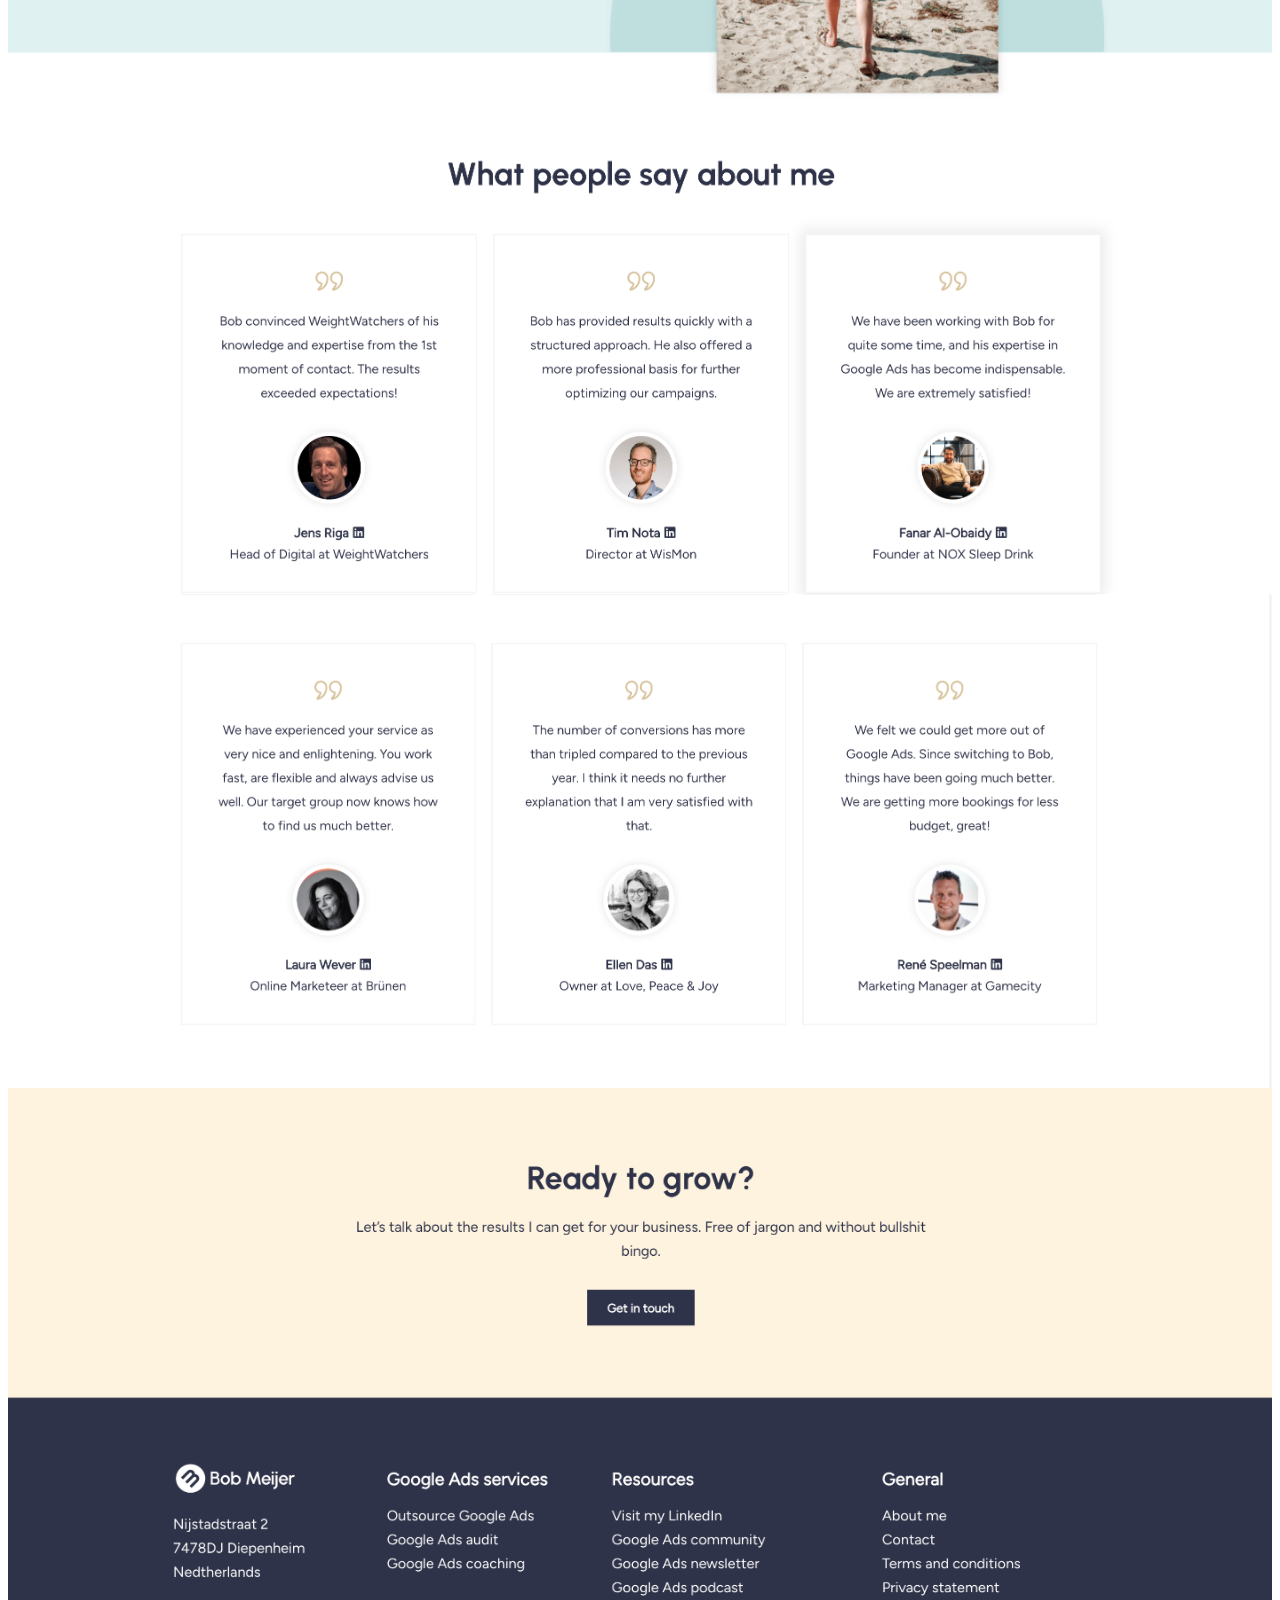
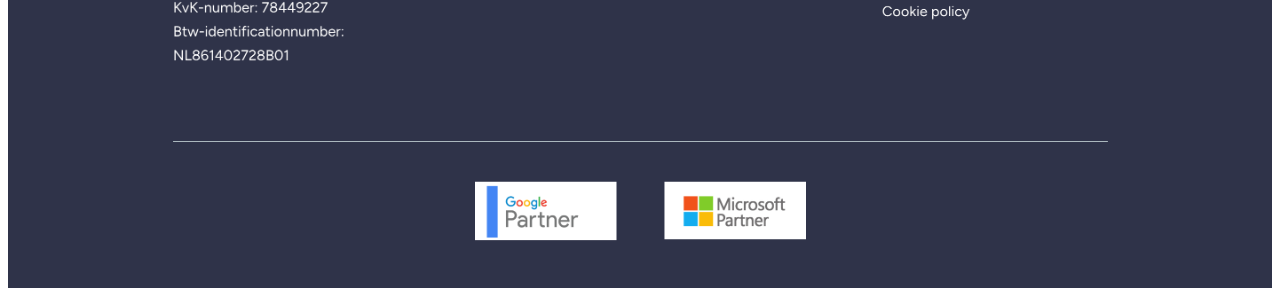
==== commit 1dcdec44: "done" ====
--- a/css-battle/index.html
+++ b/css-battle/index.html
@@ -202,7 +202,7 @@
 			<li>create the below given landing page</li>
 			<li>change:- the logo with our programing club's logo ( *in asset folder logo.jpeg )</li>
 			<li>change:- "Bob Meijer" with "Programing Club"</li>
-			<li>change:- netherlands's flag with India's flag also name</li>
+			<li>change:- netherlands's flag with India's flag also change NL to IND</li>
             <li style="color: red;">dummy text will be allowed</li>
 		</ul>
         <div>
